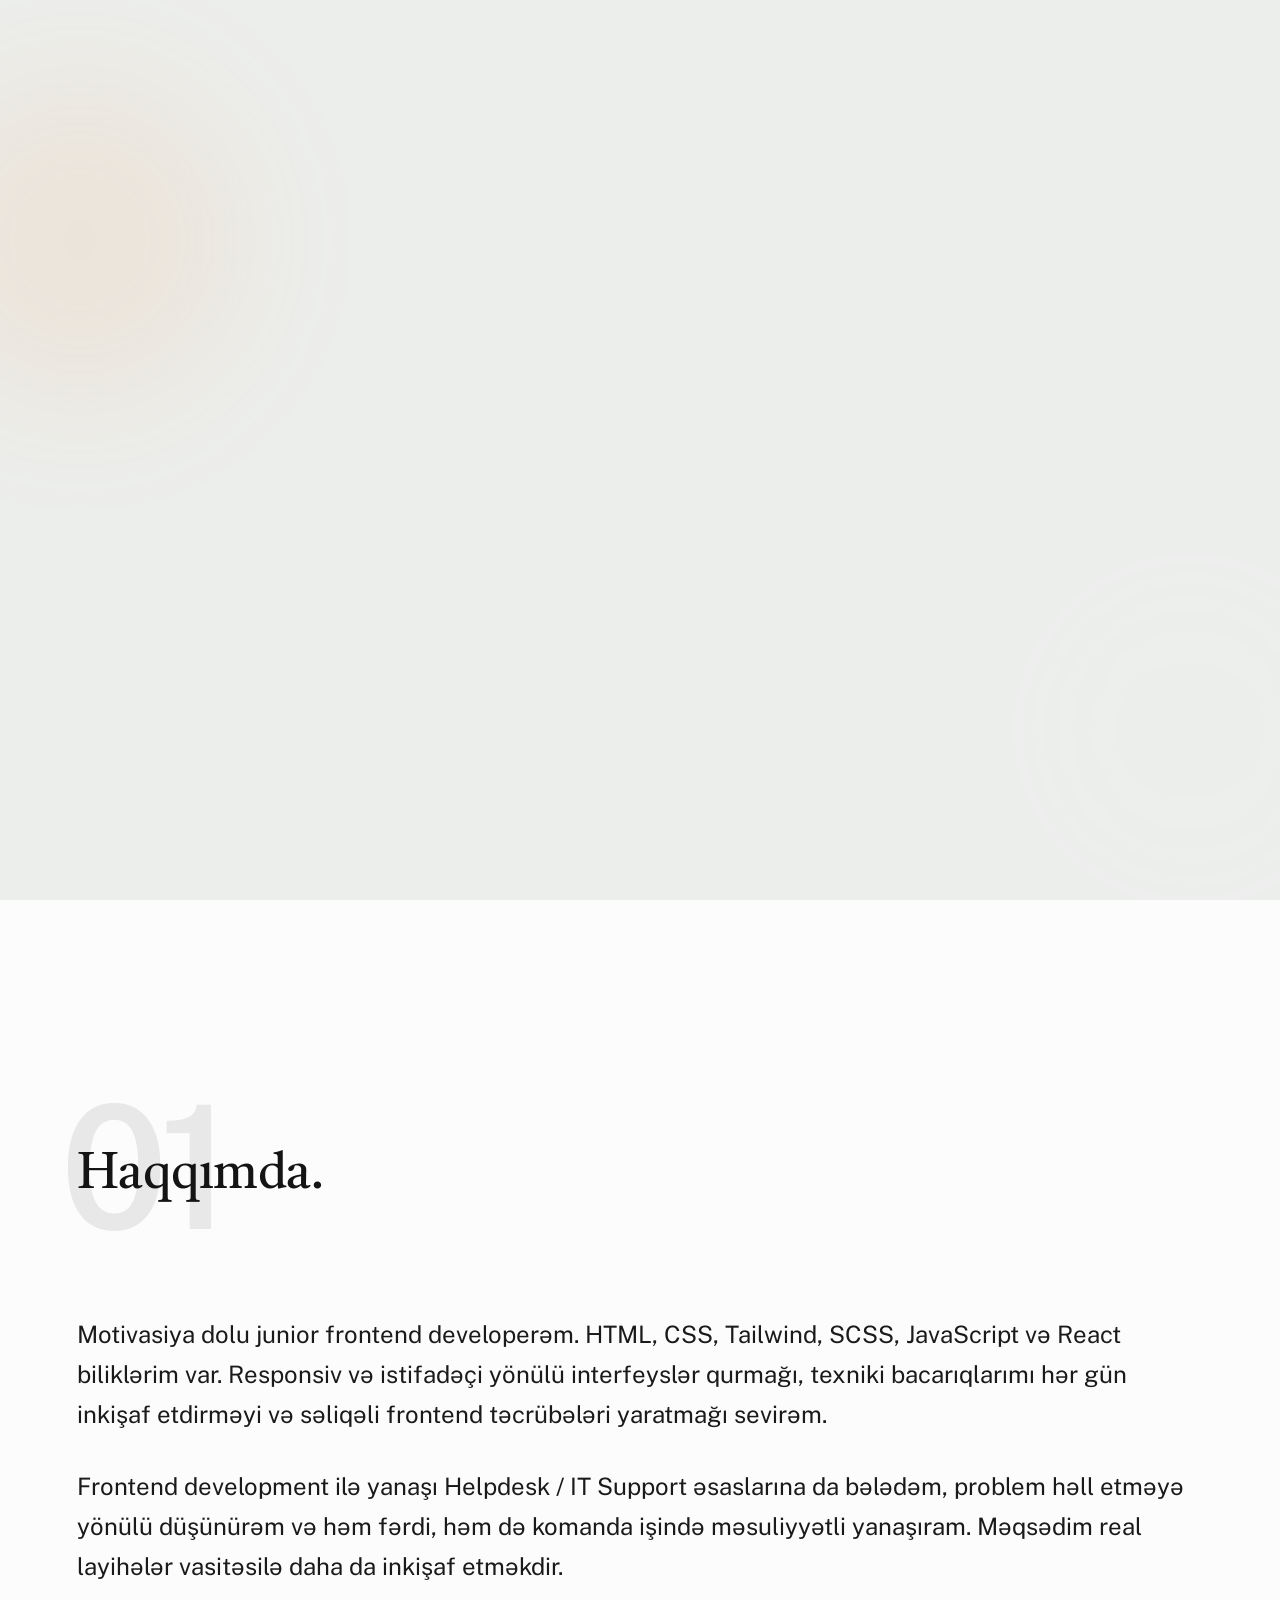
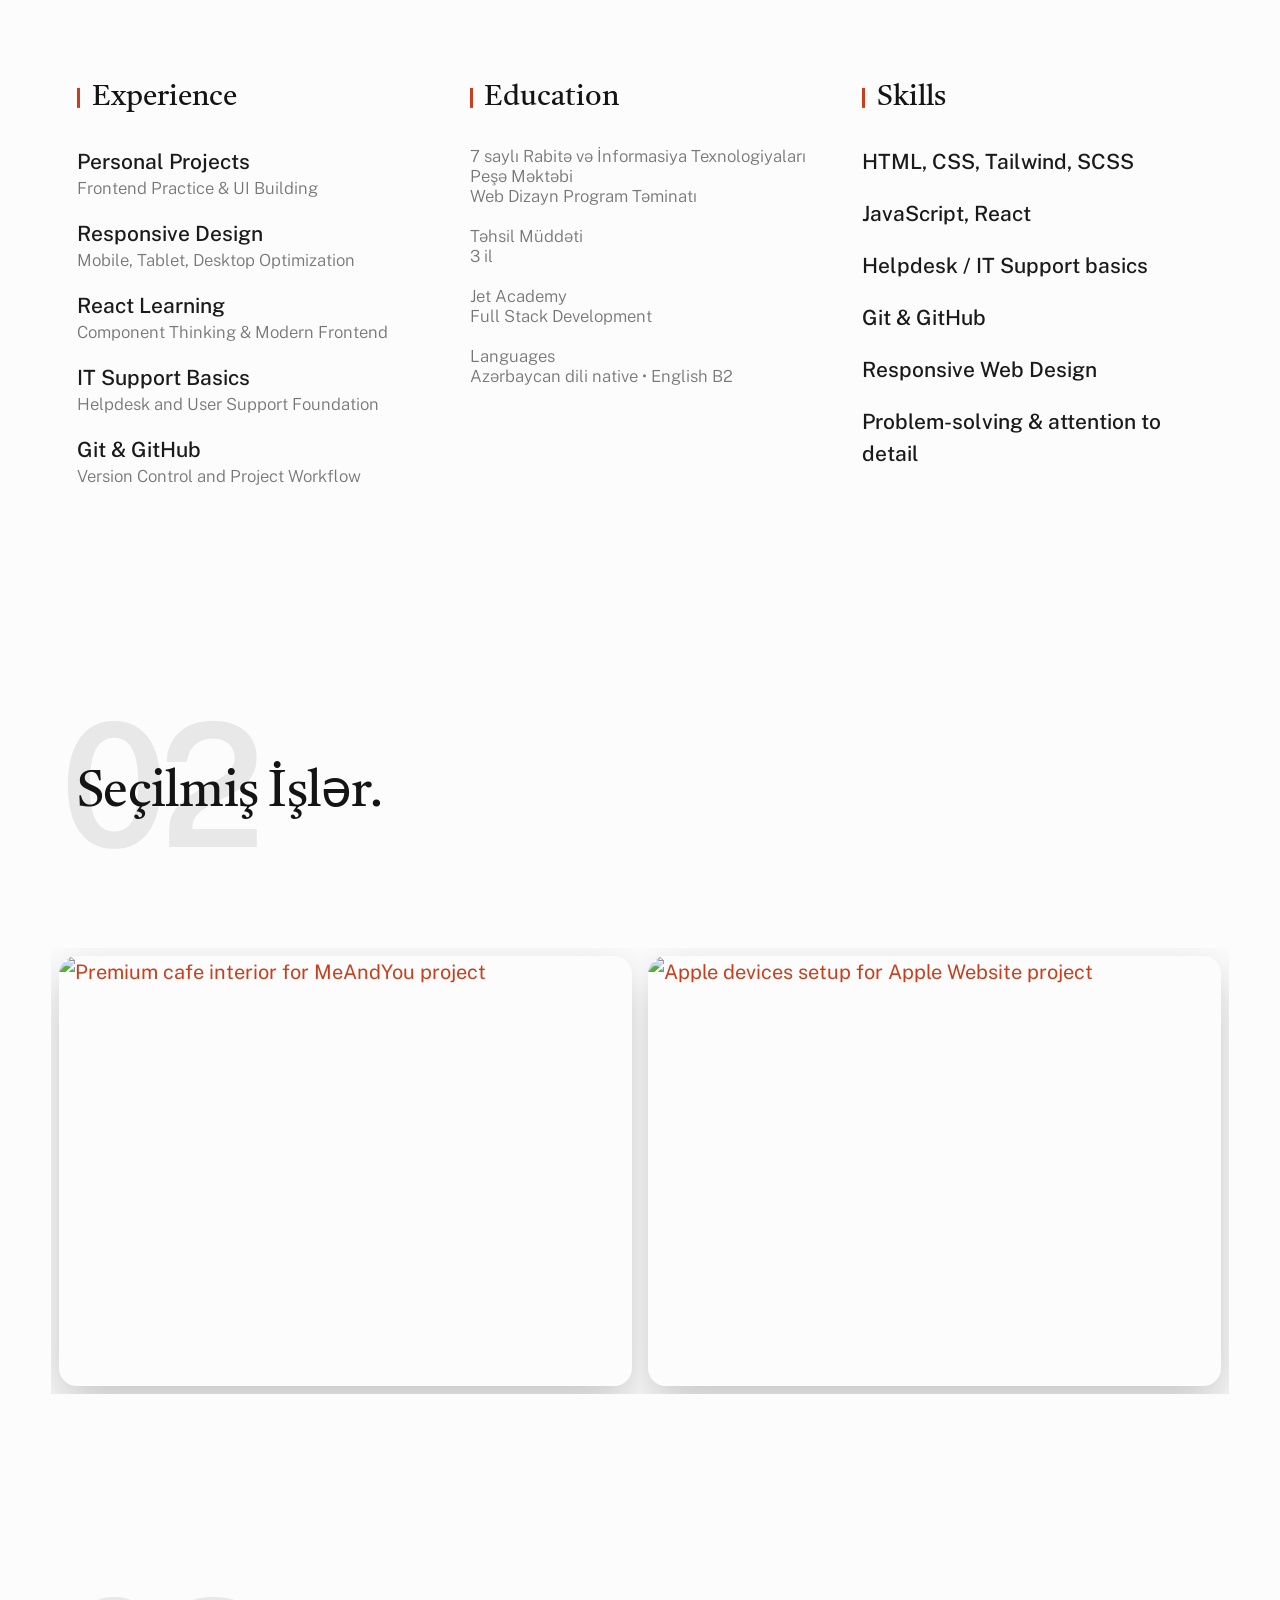
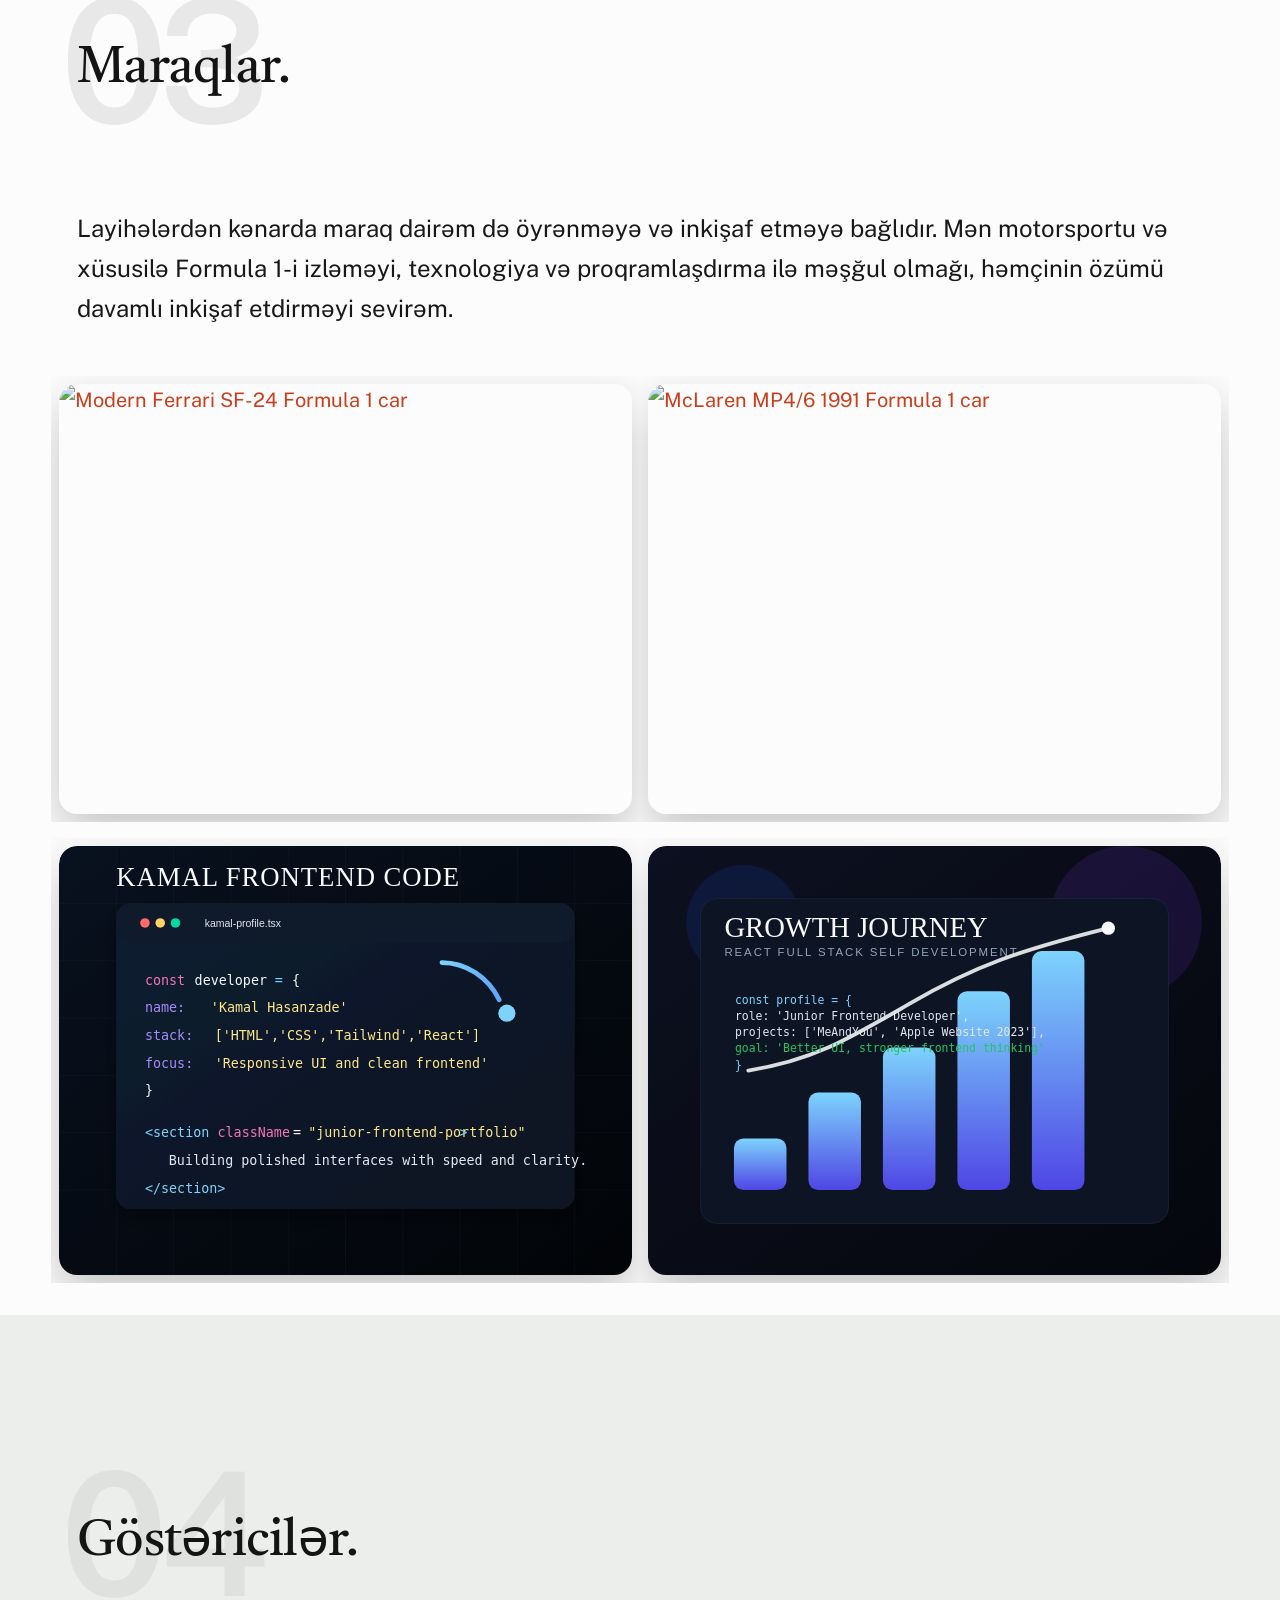
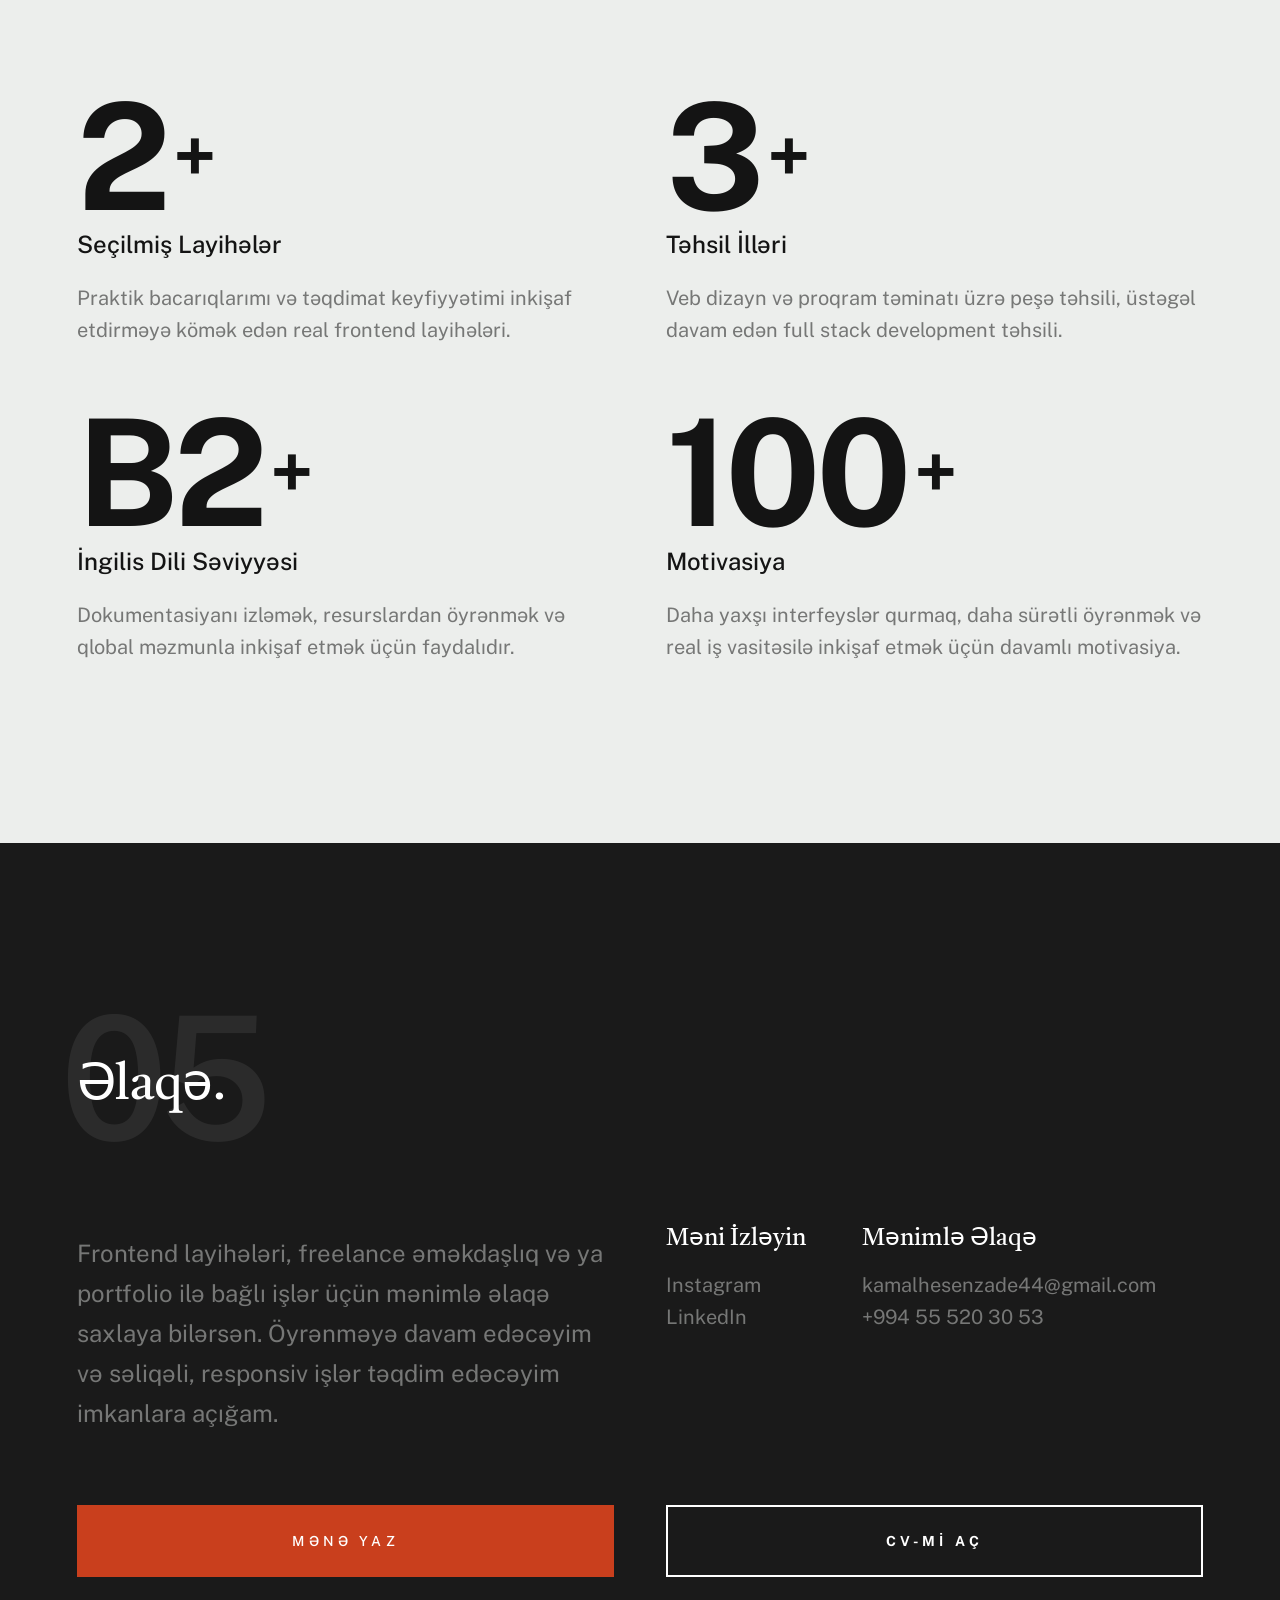
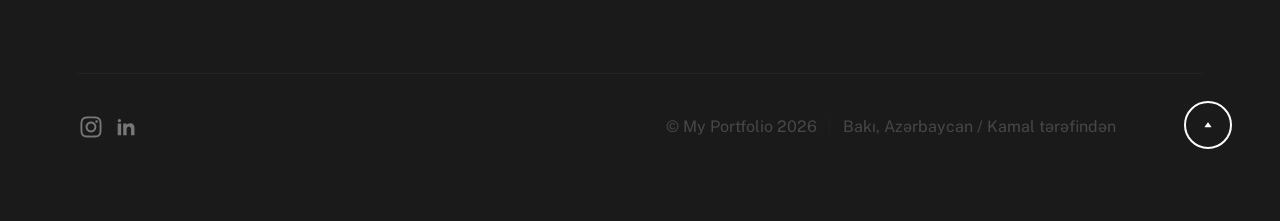
==== Portfolio.html @ f556efce "a lot things changed 3 langs added" ====
﻿<!DOCTYPE html>
<html lang="az" class="no-js" >
<head>

    <!--- basic page needs
    ================================================== -->
    <meta charset="utf-8">
    <meta name="viewport" content="width=device-width, initial-scale=1">
    <title>My Portfolio | Kamal H&#601;s&#601;nzad&#601;</title>

    <script>
        document.documentElement.classList.remove('no-js');
        document.documentElement.classList.add('js');
    </script>

    <!-- CSS
    ================================================== -->
    <link rel="stylesheet" href="css/vendor.css">
    <link rel="stylesheet" href="css/styles.css">

    <!-- favicons
    ================================================== -->
    <link rel="apple-touch-icon" sizes="180x180" href="apple-touch-icon.png">
    <link rel="icon" type="image/png" sizes="32x32" href="favicon-32x32.png">
    <link rel="icon" type="image/png" sizes="16x16" href="favicon-16x16.png">
    <link rel="manifest" href="site.webmanifest">
    <style>
        .s-header__logo .logo.logo--text,
        .s-header__logo p {
            font-family: "Castoro", serif;
            font-size: 2.4rem;
            font-weight: 400;
            color: #e67e22;
            letter-spacing: .02em;
            margin: 0;
        }
        .s-header__logo .logo.logo--text:hover,
        .s-header__logo .logo.logo--text:focus,
        .s-header__logo p:hover,
        .s-header__logo p:focus {
            color: #ff9b3d;
        }
        .folio-entries .entry__thumb img {
            width: 100%;
            aspect-ratio: 4 / 3;
            object-fit: cover;
            display: block;
        }
        .s-intro {
            position: relative;
            overflow: hidden;
        }
        .s-intro::before,
        .s-intro::after {
            content: "";
            position: absolute;
            border-radius: 50%;
            filter: blur(70px);
            pointer-events: none;
            opacity: .5;
        }
        .s-intro::before {
            width: 320px;
            height: 320px;
            top: 80px;
            left: -80px;
            background: rgba(230, 126, 34, 0.18);
        }
        .s-intro::after {
            width: 420px;
            height: 420px;
            right: -120px;
            bottom: -40px;
            background: rgba(255, 255, 255, 0.08);
        }
        .s-intro__content-media img {
            
            box-shadow: 0 28px 80px rgba(0, 0, 0, 0.35);
            transition: transform .45s ease, box-shadow .45s ease;
        }
        .entry {
            transition: transform .45s cubic-bezier(.22, 1, .36, 1);
        }
        .entry:hover {
            transform: translateY(-4px);
        }
        .folio-entries .entry__thumb {
            overflow: hidden;
            border-radius: 1.8rem;
            box-shadow: 0 20px 50px rgba(0, 0, 0, 0.22);
            position: relative;
            isolation: isolate;
        }
        .folio-entries .entry__thumb::after {
            content: "";
            position: absolute;
            inset: 0;
            border-radius: inherit;
            background: linear-gradient(180deg, rgba(255, 255, 255, 0.04), rgba(230, 126, 34, 0.12));
            opacity: 0;
            transition: opacity .55s ease;
            pointer-events: none;
        }
        .folio-entries .entry__thumb img {
            border-radius: inherit;
            transition: transform .7s cubic-bezier(.22, 1, .36, 1), filter .7s ease;
            transform-origin: center center;
            backface-visibility: hidden;
            will-change: transform, filter;
        }
        .folio-entries .entry:hover .entry__thumb img {
            transform: scale(1.02);
            filter: saturate(1.04) contrast(1.02) brightness(1.01);
        }
        .folio-entries .entry:hover .entry__thumb::after {
            opacity: .85;
        }
        .folio-entries .entry:hover .entry__thumb {
            box-shadow: 0 24px 56px rgba(230, 126, 34, 0.12), 0 18px 36px rgba(0, 0, 0, 0.22);
        }
        .folio-entries {
            row-gap: 1.6rem;
        }
        .folio-entries .entry {
            padding: .8rem;
        }
        .btn,
        .s-header__menu-links a,
        .social-list a {
            transition: transform .3s ease, color .3s ease, box-shadow .3s ease, opacity .3s ease;
        }
        .btn:hover {
            transform: translateY(-3px);
            box-shadow: 0 16px 32px rgba(230, 126, 34, 0.18);
        }
        .social-list a:hover,
        .s-header__menu-links a:hover {
            transform: translateY(-2px);
        }
        .section-header,
        .counter-items__item,
        .s-footer__content,
        .s-footer__buttons {
            position: relative;
            z-index: 1;
        }
        .counter-items__item {
            border-radius: 1.8rem;
            transition: transform .3s ease, background-color .3s ease;
        }
        .counter-items__item:hover {
            transform: translateY(-6px);
            background-color: rgba(255, 255, 255, 0.03);
        }
        .s-header__nav {
            display: flex;
            align-items: center;
            justify-content: flex-end;
            gap: 1.6rem;
            flex: 1;
        }
        .s-header__menu-links {
            flex-wrap: wrap;
            justify-content: flex-end;
        }
        .s-header__menu-links a {
            white-space: nowrap;
        }
        .s-header__block {
            flex-shrink: 0;
        }
        .language-switcher {
            position: relative;
            margin-left: 1.2rem;
            align-self: center;
            flex-shrink: 0;
        }
        .language-switcher__toggle {
            display: inline-flex;
            align-items: center;
            justify-content: center;
            gap: .8rem;
            min-width: 8rem;
            padding: .65rem 1rem;
            margin: 0;
            border: 1px solid rgba(17, 17, 17, 0.08);
            border-radius: 999px;
            background: rgba(255, 255, 255, 0.86);
            box-shadow: 0 12px 30px rgba(15, 23, 42, 0.08);
            color: #111;
            font-size: 1rem;
            font-weight: 700;
            letter-spacing: .08em;
            line-height: 1;
            backdrop-filter: blur(12px);
            transition: transform .25s ease, box-shadow .25s ease, border-color .25s ease;
        }
        .language-switcher__toggle:hover {
            transform: translateY(-1px);
            box-shadow: 0 18px 34px rgba(15, 23, 42, 0.12);
            border-color: rgba(230, 126, 34, 0.28);
        }
        .language-switcher__toggle-icon {
            width: 1rem;
            height: 1rem;
            border-right: 2px solid currentColor;
            border-bottom: 2px solid currentColor;
            transform: rotate(45deg) translateY(-1px);
            transition: transform .25s ease;
            opacity: .65;
        }
        .language-switcher.is-open .language-switcher__toggle-icon {
            transform: rotate(-135deg) translateY(-1px);
        }
        .language-switcher__menu {
            position: absolute;
            top: calc(100% + 1rem);
            right: 0;
            min-width: 15rem;
            padding: .6rem;
            border: 1px solid rgba(17, 17, 17, 0.08);
            border-radius: 2rem;
            background: rgba(255, 255, 255, 0.94);
            box-shadow: 0 22px 50px rgba(15, 23, 42, 0.14);
            backdrop-filter: blur(16px);
            opacity: 0;
            visibility: hidden;
            transform: translateY(8px);
            transition: opacity .22s ease, transform .22s ease, visibility .22s ease;
            z-index: 20;
        }
        .language-switcher.is-open .language-switcher__menu {
            opacity: 1;
            visibility: visible;
            transform: translateY(0);
        }
        .language-switcher__option {
            width: 100%;
            display: flex;
            align-items: center;
            justify-content: space-between;
            gap: 1rem;
            padding: .9rem 1rem;
            border: 0;
            border-radius: 1.4rem;
            background: transparent;
            color: #111;
            text-align: left;
            transition: background-color .22s ease, transform .22s ease, color .22s ease;
        }
        .language-switcher__option:hover {
            background: rgba(230, 126, 34, 0.1);
            transform: translateX(2px);
        }
        .language-switcher__option.is-active {
            background: #111;
            color: #fff;
        }
        .language-switcher__code {
            font-size: 1rem;
            font-weight: 800;
            letter-spacing: .08em;
        }
        .language-switcher__label {
            font-size: 1.15rem;
            font-weight: 600;
        }
        @media screen and (max-width: 900px) {
            .s-header__nav {
                display: block;
            }
            .s-header__menu-links {
                justify-content: flex-start;
            }
            .language-switcher {
                margin: 1.4rem 0 0;
                width: 100%;
                opacity: 0;
                visibility: hidden;
                transform: translateY(-2rem);
                transition: all 0.6s cubic-bezier(0.215, 0.61, 0.355, 1);
            }
            .language-switcher__toggle {
                width: 100%;
                justify-content: space-between;
            }
            .language-switcher__menu {
                left: 0;
                right: auto;
                width: 100%;
            }
            .menu-is-open .language-switcher {
                opacity: 1;
                visibility: visible;
                transform: translateY(0);
            }
        }
    </style>

</head>


<body id="top">

    
    <!-- preloader
    ================================================== -->
    <div id="preloader">
        <div id="loader" class="dots-fade">
            <div></div>
            <div></div>
            <div></div>
        </div>
    </div>


    <!-- page wrap
    ================================================== -->
    <div id="page" class="s-pagewrap">


        <!-- # site header 
        ================================================== -->
        <header class="s-header">
            <div class="row s-header__inner">

                <div class="s-header__block">
                    <div class="s-header__logo">
                        <a class="logo logo--text" href="#top" aria-label="Go to top of portfolio">My Portfolio</a>
                    </div>

                    <a class="s-header__menu-toggle" href="#0" aria-label="Open navigation menu" aria-controls="site-nav" aria-expanded="false"><span>Menu</span></a>
                </div> <!-- end s-header__block -->

                <nav id="site-nav" class="s-header__nav">    
                    <ul class="s-header__menu-links">
                        <li class="current"><a class="smoothscroll" href="#intro" data-i18n="nav.intro">Giriş</a></li>
                        <li><a class="smoothscroll" href="#about" data-i18n="nav.about">Haqqımda</a></li>
                        <li><a class="smoothscroll" href="#works" data-i18n="nav.works">İşlər</a></li>
                        <li><a class="smoothscroll" href="#interests" data-i18n="nav.interests">Maraqlar</a></li>
                        <li><a class="smoothscroll" href="#footer" data-i18n="nav.contact">Əlaqə</a></li>
                    </ul> <!-- s-header__menu-links -->    
                    <div class="language-switcher" aria-label="Language switcher">
                        <button class="language-switcher__toggle" type="button" aria-haspopup="true" aria-expanded="false" aria-label="Change language">
                            <span class="language-switcher__current">AZ</span>
                            <span class="language-switcher__toggle-icon"></span>
                        </button>
                        <div class="language-switcher__menu" role="menu">
                            <button class="language-switcher__option is-active" type="button" data-lang="az" role="menuitem">
                                <span class="language-switcher__code">AZ</span>
                                <span class="language-switcher__label">Azərbaycanca</span>
                            </button>
                            <button class="language-switcher__option" type="button" data-lang="en" role="menuitem">
                                <span class="language-switcher__code">EN</span>
                                <span class="language-switcher__label">English</span>
                            </button>
                            <button class="language-switcher__option" type="button" data-lang="ru" role="menuitem">
                                <span class="language-switcher__code">RU</span>
                                <span class="language-switcher__label">Русский</span>
                            </button>
                        </div>
                    </div>
                </nav> <!-- end s-header__nav -->

            </div> <!-- end s-header__inner -->
        </header> <!-- end s-header -->


        <!-- # intro
        ================================================== -->
        <section id="intro" class="s-intro target-section">

            <div class="row s-intro__content width-sixteen-col">
                <div class="column lg-12 s-intro__content-inner grid-block grid-16">
                    
                    <div class="s-intro__content-text">

                        <div class="s-intro__content-pretitle text-pretitle" data-i18n="hero.pretitle">Salam</div>
                        <h1 class="s-intro__content-title" data-i18n="hero.title">
                        Mən Kamal H&#601;s&#601;nzad&#601;yəm <br>
                        junior frontend developerəm <br>
                        və Azərbaycanda yaşayıram.
                        </h1>                            

                        <div class="s-intro__content-btns">
                            <a class="smoothscroll btn" href="#about" data-i18n="hero.more">Daha Ətraflı</a>
                            <a class="smoothscroll btn btn--stroke" href="#footer" data-i18n="hero.contact">Əlaqə Saxla</a>
                        </div> <!-- s-intro__content-btns -->   

                    </div> <!-- s-intro__content-text -->                     
                    
                </div> <!-- s-intro__content-inner -->  
            </div> <!-- s-intro__content -->

            <ul class="s-intro__social social-list">
                <li>
                    <a href="https://www.instagram.com/thasanzadeh_/" target="_blank" rel="noopener noreferrer">
                        <svg xmlns="http://www.w3.org/2000/svg" width="24" height="24" viewBox="0 0 24 24" style="fill: rgba(0, 0, 0, 1);"><path d="M11.999,7.377c-2.554,0-4.623,2.07-4.623,4.623c0,2.554,2.069,4.624,4.623,4.624c2.552,0,4.623-2.07,4.623-4.624 C16.622,9.447,14.551,7.377,11.999,7.377L11.999,7.377z M11.999,15.004c-1.659,0-3.004-1.345-3.004-3.003 c0-1.659,1.345-3.003,3.004-3.003s3.002,1.344,3.002,3.003C15.001,13.659,13.658,15.004,11.999,15.004L11.999,15.004z"></path><circle cx="16.806" cy="7.207" r="1.078"></circle><path d="M20.533,6.111c-0.469-1.209-1.424-2.165-2.633-2.632c-0.699-0.263-1.438-0.404-2.186-0.42 c-0.963-0.042-1.268-0.054-3.71-0.054s-2.755,0-3.71,0.054C7.548,3.074,6.809,3.215,6.11,3.479C4.9,3.946,3.945,4.902,3.477,6.111 c-0.263,0.7-0.404,1.438-0.419,2.186c-0.043,0.962-0.056,1.267-0.056,3.71c0,2.442,0,2.753,0.056,3.71 c0.015,0.748,0.156,1.486,0.419,2.187c0.469,1.208,1.424,2.164,2.634,2.632c0.696,0.272,1.435,0.426,2.185,0.45 c0.963,0.042,1.268,0.055,3.71,0.055s2.755,0,3.71-0.055c0.747-0.015,1.486-0.157,2.186-0.419c1.209-0.469,2.164-1.424,2.633-2.633 c0.263-0.7,0.404-1.438,0.419-2.186c0.043-0.962,0.056-1.267,0.056-3.71s0-2.753-0.056-3.71C20.941,7.57,20.801,6.819,20.533,6.111z M19.315,15.643c-0.007,0.576-0.111,1.147-0.311,1.688c-0.305,0.787-0.926,1.409-1.712,1.711c-0.535,0.199-1.099,0.303-1.67,0.311 c-0.95,0.044-1.218,0.055-3.654,0.055c-2.438,0-2.687,0-3.655-0.055c-0.569-0.007-1.135-0.112-1.669-0.311 c-0.789-0.301-1.414-0.923-1.719-1.711c-0.196-0.534-0.302-1.099-0.311-1.669c-0.043-0.95-0.053-1.218-0.053-3.654 c0-2.437,0-2.686,0.053-3.655c0.007-0.576,0.111-1.146,0.311-1.687c0.305-0.789,0.93-1.41,1.719-1.712 c0.534-0.198,1.1-0.303,1.669-0.311c0.951-0.043,1.218-0.055,3.655-0.055c2.437,0,2.687,0,3.654,0.055 c0.571,0.007,1.135,0.112,1.67,0.311c0.786,0.303,1.407,0.925,1.712,1.712c0.196,0.534,0.302,1.099,0.311,1.669 c0.043,0.951,0.054,1.218,0.054,3.655c0,2.436,0,2.698-0.043,3.654H19.315z"></path></svg>
                        <span class="u-screen-reader-text">Instagram</span>
                    </a>
                </li>
                <li>
                    <a href="https://www.linkedin.com/in/kamal-hesenzade-84831338b/" target="_blank" rel="noopener noreferrer">
                        <svg xmlns="http://www.w3.org/2000/svg" width="24" height="24" viewBox="0 0 24 24" style="fill: rgba(0, 0, 0, 1);"><path d="M6.94 6.5A1.44 1.44 0 0 1 5.5 7.94A1.44 1.44 0 0 1 4.06 6.5A1.44 1.44 0 0 1 5.5 5.06A1.44 1.44 0 0 1 6.94 6.5M6.98 9.06H4.02V19H6.98V9.06M11.7 9.06H8.76V19H11.68V13.78C11.68 10.88 15.46 10.61 15.46 13.78V19H18.4V12.76C18.4 7.91 12.85 8.09 11.68 10.47V9.06H11.7Z"></path></svg>
                        <span class="u-screen-reader-text">LinkedIn</span>
                    </a>
                </li>
            </ul> <!-- end s-intro__social -->

            <div class="s-intro__content-media">                               
                <img src="images/mee.jpg" alt="Kamal H&#601;s&#601;nzad&#601; portrait">
            </div> <!-- s-intro__content-media -->                

            <div class="s-intro__btn-download">
                <a class="btn btn--stroke" href="IT-Manager-CV-Resume.pdf" target="_blank" rel="noopener noreferrer" data-i18n="hero.cv">CV-mi Aç</a>
            </div> <!-- end s-intro__btn-download -->
            
            <div class="s-intro__scroll-down">
                <a href="#about" class="smoothscroll">
                    <div class="scroll-icon">
                        <svg xmlns="http://www.w3.org/2000/svg" width="24" height="24" viewBox="0 0 24 24" style="fill: rgba(0, 0, 0, 1);"><path d="M11.178 19.569a.998.998 0 0 0 1.644 0l9-13A.999.999 0 0 0 21 5H3a1.002 1.002 0 0 0-.822 1.569l9 13z"></path></svg>
                    </div>
                    <span class="scroll-text u-screen-reader-text">Scroll Down</span>
                </a>
            </div> <!-- s-intro__scroll-down -->

        </section> <!-- end s-intro -->


        <!-- # about
        ================================================== -->
        <section id="about" class="s-about target-section">

            <div class="row s-about__content">
                <div class="column xl-12">    
                    
                    <div class="section-header" data-num="01">
                        <h2 class="text-display-title" data-i18n="about.title">Haqqımda.</h2>
                    </div> <!-- end section-header -->

                    <p class="attention-getter" data-i18n="about.text1">
                    Motivasiya dolu junior frontend developerəm. HTML, CSS, Tailwind, SCSS, JavaScript və React biliklərim var. Responsiv və istifadəçi yönümlü interfeyslər qurmağı, texniki bacarıqlarımı hər gün inkişaf etdirməyi və səliqəli frontend təcrübələri yaratmağı sevirəm.
                    </p>

                    <p class="attention-getter" data-i18n="about.text2">
                    Frontend development ilə yanaşı Helpdesk / IT Support əsaslarına da bələyəm, problem həll etməyə yönümlü düşünürəm və həm fərdi, həm də komanda işində məsuliyyətli yanaşıram. Məqsədim real layihələr vasitəsilə daha da inkişaf etməkdir.
                    </p>

                    <div class="grid-list-items s-about__blocks">

                        <div class="grid-list-items__item s-about__block">
                            <h4 class="s-about__block-title">Experience</h4>
                            <ul class="s-about__list">
                                <li>
                                    Personal Projects
                                    <span>Frontend Practice &amp; UI Building</span>
                                </li>
                                <li>
                                    Responsive Design
                                    <span>Mobile, Tablet, Desktop Optimization</span>
                                </li>
                                <li>
                                    React Learning
                                    <span>Component Thinking &amp; Modern Frontend</span>
                                </li>
                                <li>
                                    IT Support Basics
                                    <span>Helpdesk and User Support Foundation</span>
                                </li>
                                <li>
                                    Git &amp; GitHub
                                    <span>Version Control and Project Workflow</span>
                                </li>
                            </ul>
                        </div> <!--end s-about__block -->

                        <div class="grid-list-items__item s-about__block">
                            <h4 class="s-about__block-title">Education</h4>

                            <ul class="s-about__list">
                                <li>
                                    <span>
                                        7 sayl&#305; Rabit&#601; v&#601; &#304;nformasiya Texnologiyalar&#305; Pe&#351;&#601; M&#601;kt&#601;bi
                                        <span>Web Dizayn Program T&#601;minat&#305;</span>
                                    </span>                                        
                                </li>
                                <li>
                                    <span>
                                        T&#601;hsil M&#252;dd&#601;ti
                                        <span>3 il</span>
                                    </span>
                                </li>
                                <li>
                                    <span>
                                        Jet Academy
                                        <span>Full Stack Development</span>
                                    </span>
                                </li>
                                <li>
                                    <span>
                                        Languages
                                        <span>Az&#601;rbaycan dili native &bull; English B2</span>
                                    </span>                                        
                                </li>
                            </ul>
                        </div> <!--end s-about__block -->
                        
                        <div class="grid-list-items__item s-about__block">
                            <h4 class="s-about__block-title">Skills</h4>

                            <ul class="s-about__list">
                                <li>
                                    HTML, CSS, Tailwind, SCSS
                                </li>
                                <li>
                                    JavaScript, React
                                </li>
                                <li>
                                    Helpdesk / IT Support basics
                                </li>
                                <li>
                                    Git &amp; GitHub
                                </li>
                                <li>
                                    Responsive Web Design
                                </li>
                                <li>
                                    Problem-solving &amp; attention to detail
                                </li>
                            </ul>
                        </div> <!--end s-about__block -->

                    </div> <!-- grid-list-items -->

                </div> <!--end column -->
            </div> <!--end s-about__content -->
            
        </section> <!-- end s-about -->   



        <!-- # works
        ================================================== -->
        <section id="works" class="s-works target-section">

            <div class="row">
                <div class="column xl-12">
                    <div class="section-header" data-num="02">
                        <h2 class="text-display-title" data-i18n="works.title">Seçilmiş İşlər.</h2>
                    </div> <!-- end section-header -->
                </div>
            </div>

            <div class="row folio-entries">

                <div class="column entry">
                    <a href="https://images.pexels.com/photos/32057344/pexels-photo-32057344.jpeg?cs=srgb&dl=pexels-ahmet-kayra-105407248-32057344.jpg&fm=jpg" class="entry__link glightbox" data-glightbox="title: MeAndYou Cafe Website; description: .entry__desc-01">
                        <div class="entry__thumb">
                            <img src="https://images.pexels.com/photos/32057344/pexels-photo-32057344.jpeg?auto=compress&cs=tinysrgb&dpr=2&w=1600&q=90" alt="Premium cafe interior for MeAndYou project">
                        </div>
                        <div class="entry__info">
                            <h4 class="entry__title">MeAndYou Cafe Website</h4>
                            <div class="entry__cat">HTML &bull; CSS &bull; Tailwind &bull; JavaScript</div>
                        </div>
                    </a>

                    <div class="glightbox-desc entry__desc-01">
                        <p>
                        Responsive cafe website with menu and contact sections, designed as a clean and modern frontend presentation project.
                        <a href="https://meanddyou.netlify.app/" target="_blank" rel="noopener noreferrer">Project Link</a>.
                        </p>
                    </div>
                </div> <!-- entry -->

                <div class="column entry">
                    <a href="https://images.pexels.com/photos/4763074/pexels-photo-4763074.jpeg?cs=srgb&dl=pexels-drew-williams-1285451-4763074.jpg&fm=jpg" class="entry__link glightbox" data-glightbox="title: Apple Website 2023; description: .entry__desc-02">
                        <div class="entry__thumb">
                            <img src="https://images.pexels.com/photos/4763074/pexels-photo-4763074.jpeg?auto=compress&cs=tinysrgb&dpr=2&w=1600&q=90" alt="Apple devices setup for Apple Website project">
                        </div>
                        <div class="entry__info">
                            <h4 class="entry__title">Apple Website 2023</h4>
                            <div class="entry__cat">HTML &bull; CSS &bull; Tailwind &bull; JavaScript</div>
                        </div>
                    </a>

                    <div class="glightbox-desc entry__desc-02">
                        <p>
                        Frontend clone of the official Apple website built to practice interactive layout, structure, and modern presentation.
                        <a href="https://github.com/thasanzadehKamal/Project" target="_blank" rel="noopener noreferrer">Project Link</a>.
                        </p>
                    </div>
                </div> <!-- entry -->

            </div> <!-- folio entries -->

        </section> <!-- end s-works --> 


        <!-- # interests
        ================================================== -->
        <section id="interests" class="s-works target-section">

            <div class="row">
                <div class="column xl-12">
                    <div class="section-header" data-num="03">
                        <h2 class="text-display-title" data-i18n="interests.title">Maraqlar.</h2>
                    </div> <!-- end section-header -->

                    <p class="attention-getter" data-i18n="interests.text">
                    Layihələrdən kənarda maraq dairəm də öyrənməyə və inkişaf etməyə bağlıdır. Mən motorsportu və xüsusilə Formula 1-i izləməyi, texnologiya və proqramlaşdırma ilə məşğul olmağı, həmçinin özümü davamlı inkişaf etdirməyi sevirəm.
                    </p>
                </div>
            </div>

            <div class="row folio-entries">

                <div class="column entry">
                    <a href="https://commons.wikimedia.org/wiki/Special:FilePath/SF-24%20at%20the%20Japanese%20GP.jpg" class="entry__link glightbox" data-glightbox="title: Interest - Ferrari Formula 1; description: .entry__desc-03">
                        <div class="entry__thumb">
                            <img src="https://commons.wikimedia.org/wiki/Special:FilePath/SF-24%20at%20the%20Japanese%20GP.jpg" alt="Modern Ferrari SF-24 Formula 1 car">
                        </div>
                        <div class="entry__info">
                            <h4 class="entry__title">Ferrari Formula 1</h4>
                            <div class="entry__cat">Ferrari &bull; Formula 1 &bull; Motorsport</div>
                        </div>
                    </a>

                    <div class="glightbox-desc entry__desc-03">
                        <p>
                        Modern Ferrari Formula 1 cars combine aggressive design, speed, and the latest era of Scuderia Ferrari performance.
                        <a href="https://commons.wikimedia.org/wiki/File:SF-24_at_the_Japanese_GP.jpg" target="_blank" rel="noopener noreferrer">Photo Source</a>.
                        </p>
                    </div>
                </div> <!-- entry -->

                <div class="column entry">
                    <a href="https://commons.wikimedia.org/wiki/Special:FilePath/McLaren%20MP4-6.jpg" class="entry__link glightbox" data-glightbox="title: Interest - McLaren MP4/6 1991; description: .entry__desc-04">
                        <div class="entry__thumb">
                            <img src="https://commons.wikimedia.org/wiki/Special:FilePath/McLaren%20MP4-6.jpg" alt="McLaren MP4/6 1991 Formula 1 car">
                        </div>
                        <div class="entry__info">
                            <h4 class="entry__title">McLaren 1991</h4>
                            <div class="entry__cat">MP4/6 &bull; Ayrton Senna Era &bull; Formula 1</div>
                        </div>
                    </a>

                    <div class="glightbox-desc entry__desc-04">
                        <p>
                        The McLaren MP4/6 from the 1991 Formula 1 era is one of the most iconic cars in motorsport history.
                        <a href="https://commons.wikimedia.org/wiki/File:McLaren_MP4-6.jpg" target="_blank" rel="noopener noreferrer">Photo Source</a>.
                        </p>
                    </div>
                </div> <!-- entry -->

                <div class="column entry">
                    <a href="images/folio/code-grid.svg" class="entry__link glightbox" data-glightbox="title: Interest - Technology and Programming; description: .entry__desc-05">
                        <div class="entry__thumb">
                            <img src="images/folio/code-grid.svg" alt="Technology and programming visual">
                        </div>
                        <div class="entry__info">
                            <h4 class="entry__title" data-i18n="interests.tech.title">Texnologiya və Proqramlaşdırma</h4>
                            <div class="entry__cat" data-i18n="interests.tech.cat">Texnologiya &bull; Kodlama &bull; Frontend</div>
                        </div>
                    </a>

                    <div class="glightbox-desc entry__desc-05">
                        <p>
                        Texnologiya və proqramlaşdırma gündəlik maraq dairəmin əsas hissəsidir. Yeni şeylər öyrənməyi, interfeyslər qurmağı və kod bacarıqlarımı addım-addım inkişaf etdirməyi sevirəm.
                        </p>
                    </div>
                </div> <!-- entry -->

                <div class="column entry">
                    <a href="images/folio/growth-dashboard.svg" class="entry__link glightbox" data-glightbox="title: Interest - Self Development; description: .entry__desc-06">
                        <div class="entry__thumb">
                            <img src="images/folio/growth-dashboard.svg" alt="Self-development visual">
                        </div>
                        <div class="entry__info">
                            <h4 class="entry__title" data-i18n="interests.growth.title">Özünü İnkişaf</h4>
                            <div class="entry__cat" data-i18n="interests.growth.cat">İnkişaf &bull; Öyrənmə &bull; Hər Gün Daha Yaxşı</div>
                        </div>
                    </a>

                    <div class="glightbox-desc entry__desc-06">
                        <p>
                        Özünü inkişaf etdirmək mənim əsas maraqlarımdandır. Davamlı öyrənərək, məşq edərək və daha güclü texniki vərdişlər quraraq irəliləməyi sevirəm.
                        </p>
                    </div>
                </div> <!-- entry -->

            </div> <!-- folio entries -->

        </section> <!-- end s-interests --> 


        <!-- # numbers
        ================================================== -->
        <section id="numbers" class="s-numbers">

            <div class="row">
                <div class="column xl-12">
                    <div class="section-header" data-num="04">
                        <h2 class="text-display-title" data-i18n="numbers.title">Highlights.</h2>
                    </div> <!-- end section-header -->
                </div>
            </div>

            <div class="row counter-items">

                <div class="column counter-items__item">
                    <div class="num">
                        2
                        <span>+</span>
                    </div>
                    <h5 data-i18n="numbers.projects.title">Featured Projects</h5>
                    <p data-i18n="numbers.projects.text">
                    Real frontend projects that helped me improve my practical skills and presentation quality.
                    </p>
                </div> <!-- end counter-items__item -->

                <div class="column counter-items__item">
                    <div class="num">
                        3
                        <span>+</span>
                    </div>
                    <h5 data-i18n="numbers.education.title">Years of Education</h5>
                    <p data-i18n="numbers.education.text">
                    Professional education in web design software plus ongoing full stack development study.
                    </p>
                </div> <!-- end counter-items__item -->

                <div class="column counter-items__item">
                    <div class="num">
                        B2
                        <span>+</span>
                    </div>
                    <h5 data-i18n="numbers.english.title">English Level</h5>
                    <p data-i18n="numbers.english.text">
                    Useful for following documentation, learning from resources, and improving through global content.
                    </p>
                </div> <!-- end counter-items__item -->

                <div class="column counter-items__item">
                    <div class="num">
                        100
                        <span>+</span>
                    </div>
                    <h5 data-i18n="numbers.motivation.title">Motivation</h5>
                    <p data-i18n="numbers.motivation.text">
                    Constant motivation to keep building better interfaces, learn faster, and grow through real work.
                    </p>
                </div> <!-- end counter-items__item -->

            </div>  <!-- end counter-items -->

        </section> <!-- end s-numbers -->


        <!-- # footer 
        ================================================== -->
        <footer id="footer" class="s-footer target-section">

            <div class="row">
                <div class="column lg-12">
                    <div class="section-header light-on-dark" data-num="05">
                        <h2 class="text-display-title" data-i18n="footer.title">Əlaqə.</h2>
                    </div> <!-- end section-header -->
                </div>
            </div>

            <div class="row s-footer__content">

                <div class="column xl-6 md-12 s-footer__block s-footer__about">                    
                    <p class="attention-getter" data-i18n="footer.text">
                    Frontend layihələri, freelance əməkdaşlıq və ya portfolio ilə bağlı işlər üçün mənimlə əlaqə saxlaya bilərsən. Öyrənməyə davam edəcəyim və səliqəli, responsiv işlər təqdim edəcəyim imkanlara açığam.
                    </p>               
                </div> <!-- end section-footer__about -->

                <div class="column xl-6 md-12 s-footer__block s-footer__site-links">
                    <div class="row">
                        <div class="column xl-4 lg-5 md-6 tab-12">
                            <h5 data-i18n="footer.follow">Məni İzləyin</h5>
                            <ul class="link-list">
                                <li><a href="https://www.instagram.com/thasanzadeh_/" target="_blank" rel="noopener noreferrer">Instagram</a></li>
                                <li><a href="https://www.linkedin.com/in/kamal-hesenzade-84831338b/" target="_blank" rel="noopener noreferrer">LinkedIn</a></li>
                            </ul>
                        </div>
                        <div class="column xl-6 md-6 tab-12">
                            <h5 data-i18n="footer.contact">Mənimlə Əlaqə</h5>
                            <ul class="link-list">
                                <li><a href="mailto:kamalhesenzade44@gmail.com">kamalhesenzade44@gmail.com</a></li>
                                <li><a href="tel:+994555203053">+994 55 520 30 53</a></li>
                            </ul> 
                        </div>
                    </div>                    
                </div> <!-- end section-footer__site-links -->

            </div> <!-- end section-footer__content -->


            <div class="row s-footer__buttons">
               
                <div class="column xl-6 tab-12">
                    <a href="mailto:kamalhesenzade44@gmail.com?subject=Portfolio%20Inquiry" class="btn btn--primary btn--large u-fullwidth" data-i18n="footer.message">Mənə Yaz</a>
                </div>
          
                <div class="column xl-6 tab-12">                    
                    <a href="IT-Manager-CV-Resume.pdf" class="btn btn--stroke btn--large u-fullwidth" target="_blank" rel="noopener noreferrer" data-i18n="footer.cv">CV-mi Aç</a>
                </div>
            
            </div> <!-- end section-footer__buttons -->              
            
            <div class="row s-footer__bottom">
                
                <div class="column xl-6 lg-12">
                    <ul class="s-footer__social social-list">
                        <li>
                            <a href="https://www.instagram.com/thasanzadeh_/" target="_blank" rel="noopener noreferrer">
                                <svg xmlns="http://www.w3.org/2000/svg" width="24" height="24" viewBox="0 0 24 24" style="fill: rgba(0, 0, 0, 1);"><path d="M11.999,7.377c-2.554,0-4.623,2.07-4.623,4.623c0,2.554,2.069,4.624,4.623,4.624c2.552,0,4.623-2.07,4.623-4.624 C16.622,9.447,14.551,7.377,11.999,7.377L11.999,7.377z M11.999,15.004c-1.659,0-3.004-1.345-3.004-3.003 c0-1.659,1.345-3.003,3.004-3.003s3.002,1.344,3.002,3.003C15.001,13.659,13.658,15.004,11.999,15.004L11.999,15.004z"></path><circle cx="16.806" cy="7.207" r="1.078"></circle><path d="M20.533,6.111c-0.469-1.209-1.424-2.165-2.633-2.632c-0.699-0.263-1.438-0.404-2.186-0.42 c-0.963-0.042-1.268-0.054-3.71-0.054s-2.755,0-3.71,0.054C7.548,3.074,6.809,3.215,6.11,3.479C4.9,3.946,3.945,4.902,3.477,6.111 c-0.263,0.7-0.404,1.438-0.419,2.186c-0.043,0.962-0.056,1.267-0.056,3.71c0,2.442,0,2.753,0.056,3.71 c0.015,0.748,0.156,1.486,0.419,2.187c0.469,1.208,1.424,2.164,2.634,2.632c0.696,0.272,1.435,0.426,2.185,0.45 c0.963,0.042,1.268,0.055,3.71,0.055s2.755,0,3.71-0.055c0.747-0.015,1.486-0.157,2.186-0.419c1.209-0.469,2.164-1.424,2.633-2.633 c0.263-0.7,0.404-1.438,0.419-2.186c0.043-0.962,0.056-1.267,0.056-3.71s0-2.753-0.056-3.71C20.941,7.57,20.801,6.819,20.533,6.111z M19.315,15.643c-0.007,0.576-0.111,1.147-0.311,1.688c-0.305,0.787-0.926,1.409-1.712,1.711c-0.535,0.199-1.099,0.303-1.67,0.311 c-0.95,0.044-1.218,0.055-3.654,0.055c-2.438,0-2.687,0-3.655-0.055c-0.569-0.007-1.135-0.112-1.669-0.311 c-0.789-0.301-1.414-0.923-1.719-1.711c-0.196-0.534-0.302-1.099-0.311-1.669c-0.043-0.95-0.053-1.218-0.053-3.654 c0-2.437,0-2.686,0.053-3.655c0.007-0.576,0.111-1.146,0.311-1.687c0.305-0.789,0.93-1.41,1.719-1.712 c0.534-0.198,1.1-0.303,1.669-0.311c0.951-0.043,1.218-0.055,3.655-0.055c2.437,0,2.687,0,3.654,0.055 c0.571,0.007,1.135,0.112,1.67,0.311c0.786,0.303,1.407,0.925,1.712,1.712c0.196,0.534,0.302,1.099,0.311,1.669 c0.043,0.951,0.054,1.218,0.054,3.655c0,2.436,0,2.698-0.043,3.654H19.315z"></path></svg>
                                <span class="u-screen-reader-text">Instagram</span>
                            </a>
                        </li>
                        <li>
                            <a href="https://www.linkedin.com/in/kamal-hesenzade-84831338b/" target="_blank" rel="noopener noreferrer">
                                <svg xmlns="http://www.w3.org/2000/svg" width="24" height="24" viewBox="0 0 24 24" style="fill: rgba(0, 0, 0, 1);"><path d="M6.94 6.5A1.44 1.44 0 0 1 5.5 7.94A1.44 1.44 0 0 1 4.06 6.5A1.44 1.44 0 0 1 5.5 5.06A1.44 1.44 0 0 1 6.94 6.5M6.98 9.06H4.02V19H6.98V9.06M11.7 9.06H8.76V19H11.68V13.78C11.68 10.88 15.46 10.61 15.46 13.78V19H18.4V12.76C18.4 7.91 12.85 8.09 11.68 10.47V9.06H11.7Z"></path></svg>
                                <span class="u-screen-reader-text">LinkedIn</span>
                            </a>
                        </li>
                    </ul>
                </div> <!-- end section-footer__social -->

                <div class="column xl-6 lg-12">
                    <p class="ss-copyright">
                        <span data-i18n="footer.copy1">&copy; My Portfolio 2026</span> 
                        <span data-i18n="footer.copy2">Bakı, Azərbaycan / Kamal tərəfindən</span>
                    </p>
                </div>

            </div> <!-- end section-footer__bottom -->          

            <div class="ss-go-top">
                <a class="smoothscroll" title="Back to Top" href="#top">                 
                    <svg xmlns="http://www.w3.org/2000/svg" width="24" height="24" viewBox="0 0 24 24" style="fill: rgba(0, 0, 0, 1);"><path d="M5.536 21.886a1.004 1.004 0 0 0 1.033-.064l13-9a1 1 0 0 0 0-1.644l-13-9A1 1 0 0 0 5 3v18a1 1 0 0 0 .536.886z"></path></svg>
                </a>                                
                <span data-i18n="footer.top">Yuxarı Qayıt</span>   
            </div> <!-- end ss-go-top -->
            
        </footer> <!-- end s-footer -->

    </div> <!-- end page-wrap -->


    <!-- Java Script
    ================================================== -->
    <script src="js/plugins.js"></script>
    <script src="js/main.js"></script>

</body>
</html>
---- css/vendor.css ----
/* ===================================================================
 * Hudson Third-party Stylesheets
 * Template Ver. 1.0.0
 * 04-03-2023
 * -------------------------------------------------------------------
 *
 * TOC:
 * # PrismJS 
 * # Swiper
 * # GLightbox
 *
 * ------------------------------------------------------------------- */
 

/* ===================================================================
 * # PrismJS 1.20.0
 *   https://prismjs.com/download.html#themes=prism-okaidia&languages=markup+css+clike+javascript+markup-templating+php 
 *   
 *   okaidia theme for JavaScript, CSS and HTML
 *   Loosely based on Monokai textmate theme by http://www.monokai.nl/
 *   @author ocodia
 * ------------------------------------------------------------------- */
code[class*=language-],
pre[class*=language-] {
    color          : #f8f8f2;
    background     : none;
    text-shadow    : 0 1px rgba(0, 0, 0, 0.3);
    font-family    : var(--font-mono);
    font-size      : calc(var(--text-size) * 0.9444);
    text-align     : left;
    white-space    : pre;
    word-spacing   : normal;
    word-break     : normal;
    word-wrap      : normal;
    line-height    : var(--vspace-1);
    -moz-tab-size  : 4;
    -o-tab-size    : 4;
    tab-size       : 4;
    -webkit-hyphens: none;
    hyphens        : none;
}

/* Code blocks */
pre[class*=language-] {
    padding : var(--vspace-0_5) 0 var(--vspace-1);
    margin  : var(--vspace-1) 0;
    overflow: auto;
}

:not(pre)>code[class*=language-],
pre[class*=language-] {
    background: #272822;
}

/* Inline code */
:not(pre)>code[class*=language-] {
    padding    : 0.1em;
    white-space: normal;
}

.token.comment,
.token.prolog,
.token.doctype,
.token.cdata {
    color: slategray;
}

.token.punctuation {
    color: #f8f8f2;
}

.token.namespace {
    opacity: 0.7;
}

.token.property,
.token.tag,
.token.constant,
.token.symbol,
.token.deleted {
    color: #f92672;
}

.token.boolean,
.token.number {
    color: #ae81ff;
}

.token.selector,
.token.attr-name,
.token.string,
.token.char,
.token.builtin,
.token.inserted {
    color: #a6e22e;
}

.token.operator,
.token.entity,
.token.url,
.language-css .token.string,
.style .token.string,
.token.variable {
    color: #f8f8f2;
}

.token.atrule,
.token.attr-value,
.token.function,
.token.class-name {
    color: #e6db74;
}

.token.keyword {
    color: #66d9ef;
}

.token.regex,
.token.important {
    color: #fd971f;
}

.token.important,
.token.bold {
    font-weight: bold;
}

.token.italic {
    font-style: italic;
}

.token.entity {
    cursor: help;
}


/* ===================================================================
 * # Swiper 6.4.5
 *   Most modern mobile touch slider and framework with hardware accelerated transitions
 *   https://swiperjs.com
 *
 *   Copyright 2014-2020 Vladimir Kharlampidi
 *
 *   Released under the MIT License
 *
 *   Released on: December 18, 2020
 * ------------------------------------------------------------------- */
@font-face {
    font-family: "swiper-icons";
    src        : url("data:application/font-woff;charset=utf-8;base64, [base64]//wADZ2x5ZgAAAywAAADMAAAD2MHtryVoZWFkAAABbAAAADAAAAA2E2+eoWhoZWEAAAGcAAAAHwAAACQC9gDzaG10eAAAAigAAAAZAAAArgJkABFsb2NhAAAC0AAAAFoAAABaFQAUGG1heHAAAAG8AAAAHwAAACAAcABAbmFtZQAAA/gAAAE5AAACXvFdBwlwb3N0AAAFNAAAAGIAAACE5s74hXjaY2BkYGAAYpf5Hu/j+W2+MnAzMYDAzaX6QjD6/4//Bxj5GA8AuRwMYGkAPywL13jaY2BkYGA88P8Agx4j+/8fQDYfA1AEBWgDAIB2BOoAeNpjYGRgYNBh4GdgYgABEMnIABJzYNADCQAACWgAsQB42mNgYfzCOIGBlYGB0YcxjYGBwR1Kf2WQZGhhYGBiYGVmgAFGBiQQkOaawtDAoMBQxXjg/wEGPcYDDA4wNUA2CCgwsAAAO4EL6gAAeNpj2M0gyAACqxgGNWBkZ2D4/wMA+xkDdgAAAHjaY2BgYGaAYBkGRgYQiAHyGMF8FgYHIM3DwMHABGQrMOgyWDLEM1T9/w8UBfEMgLzE////P/5//f/V/xv+r4eaAAeMbAxwIUYmIMHEgKYAYjUcsDAwsLKxc3BycfPw8jEQA/[base64]/uznmfPFBNODM2K7MTQ45YEAZqGP81AmGGcF3iPqOop0r1SPTaTbVkfUe4HXj97wYE+yNwWYxwWu4v1ugWHgo3S1XdZEVqWM7ET0cfnLGxWfkgR42o2PvWrDMBSFj/IHLaF0zKjRgdiVMwScNRAoWUoH78Y2icB/yIY09An6AH2Bdu/UB+yxopYshQiEvnvu0dURgDt8QeC8PDw7Fpji3fEA4z/PEJ6YOB5hKh4dj3EvXhxPqH/SKUY3rJ7srZ4FZnh1PMAtPhwP6fl2PMJMPDgeQ4rY8YT6Gzao0eAEA409DuggmTnFnOcSCiEiLMgxCiTI6Cq5DZUd3Qmp10vO0LaLTd2cjN4fOumlc7lUYbSQcZFkutRG7g6JKZKy0RmdLY680CDnEJ+UMkpFFe1RN7nxdVpXrC4aTtnaurOnYercZg2YVmLN/d/gczfEimrE/fs/bOuq29Zmn8tloORaXgZgGa78yO9/cnXm2BpaGvq25Dv9S4E9+5SIc9PqupJKhYFSSl47+Qcr1mYNAAAAeNptw0cKwkAAAMDZJA8Q7OUJvkLsPfZ6zFVERPy8qHh2YER+3i/BP83vIBLLySsoKimrqKqpa2hp6+jq6RsYGhmbmJqZSy0sraxtbO3sHRydnEMU4uR6yx7JJXveP7WrDycAAAAAAAH//wACeNpjYGRgYOABYhkgZgJCZgZNBkYGLQZtIJsFLMYAAAw3ALgAeNolizEKgDAQBCchRbC2sFER0YD6qVQiBCv/H9ezGI6Z5XBAw8CBK/m5iQQVauVbXLnOrMZv2oLdKFa8Pjuru2hJzGabmOSLzNMzvutpB3N42mNgZGBg4GKQYzBhYMxJLMlj4GBgAYow/P/PAJJhLM6sSoWKfWCAAwDAjgbRAAB42mNgYGBkAIIbCZo5IPrmUn0hGA0AO8EFTQAA") format("woff");
    font-weight: 400;
    font-style : normal;
}

:root {
    --swiper-theme-color: #007aff;
}

.swiper-container {
    margin-left : auto;
    margin-right: auto;
    position    : relative;
    overflow    : hidden;
    list-style  : none;
    padding     : 0;
    /* Fix of Webkit flickering */
    z-index     : 1;
}

.swiper-container-vertical>.swiper-wrapper {
    flex-direction: column;
}

.swiper-wrapper {
    position           : relative;
    width              : 100%;
    height             : 100%;
    z-index            : 1;
    display            : flex;
    transition-property: transform;
    box-sizing         : content-box;
}

.swiper-container-android .swiper-slide,
.swiper-wrapper {
    transform: translate3d(0px, 0, 0);
}

.swiper-container-multirow>.swiper-wrapper {
    flex-wrap: wrap;
}

.swiper-container-multirow-column>.swiper-wrapper {
    flex-wrap     : wrap;
    flex-direction: column;
}

.swiper-container-free-mode>.swiper-wrapper {
    transition-timing-function: ease-out;
    margin                    : 0 auto;
}

.swiper-slide {
    flex-shrink        : 0;
    width              : 100%;
    height             : 100%;
    position           : relative;
    transition-property: transform;
}

.swiper-slide-invisible-blank {
    visibility: hidden;
}

/* Auto Height */
.swiper-container-autoheight,
.swiper-container-autoheight .swiper-slide {
    height: auto;
}

.swiper-container-autoheight .swiper-wrapper {
    align-items        : flex-start;
    transition-property: transform, height;
}

/* 3D Effects */
.swiper-container-3d {
    perspective: 1200px;
}

.swiper-container-3d .swiper-wrapper,
.swiper-container-3d .swiper-slide,
.swiper-container-3d .swiper-slide-shadow-left,
.swiper-container-3d .swiper-slide-shadow-right,
.swiper-container-3d .swiper-slide-shadow-top,
.swiper-container-3d .swiper-slide-shadow-bottom,
.swiper-container-3d .swiper-cube-shadow {
    transform-style: preserve-3d;
}

.swiper-container-3d .swiper-slide-shadow-left,
.swiper-container-3d .swiper-slide-shadow-right,
.swiper-container-3d .swiper-slide-shadow-top,
.swiper-container-3d .swiper-slide-shadow-bottom {
    position      : absolute;
    left          : 0;
    top           : 0;
    width         : 100%;
    height        : 100%;
    pointer-events: none;
    z-index       : 10;
}

.swiper-container-3d .swiper-slide-shadow-left {
    background-image: linear-gradient(to left, rgba(0, 0, 0, 0.5), rgba(0, 0, 0, 0));
}

.swiper-container-3d .swiper-slide-shadow-right {
    background-image: linear-gradient(to right, rgba(0, 0, 0, 0.5), rgba(0, 0, 0, 0));
}

.swiper-container-3d .swiper-slide-shadow-top {
    background-image: linear-gradient(to top, rgba(0, 0, 0, 0.5), rgba(0, 0, 0, 0));
}

.swiper-container-3d .swiper-slide-shadow-bottom {
    background-image: linear-gradient(to bottom, rgba(0, 0, 0, 0.5), rgba(0, 0, 0, 0));
}

/* CSS Mode */
.swiper-container-css-mode>.swiper-wrapper {
    overflow          : auto;
    scrollbar-width   : none;
    /* For Firefox */
    -ms-overflow-style: none;
    /* For Internet Explorer and Edge */
}

.swiper-container-css-mode>.swiper-wrapper::-webkit-scrollbar {
    display: none;
}

.swiper-container-css-mode>.swiper-wrapper>.swiper-slide {
    scroll-snap-align: start start;
}

.swiper-container-horizontal.swiper-container-css-mode>.swiper-wrapper {
    scroll-snap-type: x mandatory;
}

.swiper-container-vertical.swiper-container-css-mode>.swiper-wrapper {
    scroll-snap-type: y mandatory;
}

:root {
    --swiper-navigation-size : 44px;
    /*
    --swiper-navigation-color: var(--swiper-theme-color);
    */
}

.swiper-button-prev,
.swiper-button-next {
    position       : absolute;
    top            : 50%;
    width          : calc(var(--swiper-navigation-size) / 44 * 27);
    height         : var(--swiper-navigation-size);
    margin-top     : calc(-1 * var(--swiper-navigation-size) / 2);
    z-index        : 10;
    cursor         : pointer;
    display        : flex;
    align-items    : center;
    justify-content: center;
    color          : var(--swiper-navigation-color, var(--swiper-theme-color));
}

.swiper-button-prev.swiper-button-disabled,
.swiper-button-next.swiper-button-disabled {
    opacity       : 0.35;
    cursor        : auto;
    pointer-events: none;
}

.swiper-button-prev:after,
.swiper-button-next:after {
    font-family   : swiper-icons;
    font-size     : var(--swiper-navigation-size);
    text-transform: none !important;
    letter-spacing: 0;
    text-transform: none;
    font-variant  : initial;
    line-height   : 1;
}

.swiper-button-prev,
.swiper-container-rtl .swiper-button-next {
    left : 10px;
    right: auto;
}

.swiper-button-prev:after,
.swiper-container-rtl .swiper-button-next:after {
    content: "prev";
}

.swiper-button-next,
.swiper-container-rtl .swiper-button-prev {
    right: 10px;
    left : auto;
}

.swiper-button-next:after,
.swiper-container-rtl .swiper-button-prev:after {
    content: "next";
}

.swiper-button-prev.swiper-button-white,
.swiper-button-next.swiper-button-white {
    --swiper-navigation-color: #ffffff;
}

.swiper-button-prev.swiper-button-black,
.swiper-button-next.swiper-button-black {
    --swiper-navigation-color: #000000;
}

.swiper-button-lock {
    display: none;
}

:root {
    /*
    --swiper-pagination-color: var(--swiper-theme-color);
    */
}

.swiper-pagination {
    position  : absolute;
    text-align: center;
    transition: 300ms opacity;
    transform : translate3d(0, 0, 0);
    z-index   : 10;
}

.swiper-pagination.swiper-pagination-hidden {
    opacity: 0;
}

/* Common Styles */
.swiper-pagination-fraction,
.swiper-pagination-custom,
.swiper-container-horizontal>.swiper-pagination-bullets {
    bottom: 10px;
    left  : 0;
    width : 100%;
}

/* Bullets */
.swiper-pagination-bullets-dynamic {
    overflow : hidden;
    font-size: 0;
}

.swiper-pagination-bullets-dynamic .swiper-pagination-bullet {
    transform: scale(0.33);
    position : relative;
}

.swiper-pagination-bullets-dynamic .swiper-pagination-bullet-active {
    transform: scale(1);
}

.swiper-pagination-bullets-dynamic .swiper-pagination-bullet-active-main {
    transform: scale(1);
}

.swiper-pagination-bullets-dynamic .swiper-pagination-bullet-active-prev {
    transform: scale(0.66);
}

.swiper-pagination-bullets-dynamic .swiper-pagination-bullet-active-prev-prev {
    transform: scale(0.33);
}

.swiper-pagination-bullets-dynamic .swiper-pagination-bullet-active-next {
    transform: scale(0.66);
}

.swiper-pagination-bullets-dynamic .swiper-pagination-bullet-active-next-next {
    transform: scale(0.33);
}

.swiper-pagination-bullet {
    width        : 8px;
    height       : 8px;
    display      : inline-block;
    border-radius: 100%;
    background   : #000;
    opacity      : 0.2;
}

button.swiper-pagination-bullet {
    border            : none;
    margin            : 0;
    padding           : 0;
    box-shadow        : none;
    -webkit-appearance: none;
    -moz-appearance   : none;
    appearance        : none;
}

.swiper-pagination-clickable .swiper-pagination-bullet {
    cursor: pointer;
}

.swiper-pagination-bullet-active {
    opacity   : 1;
    background: var(--swiper-pagination-color, var(--swiper-theme-color));
}

.swiper-container-vertical>.swiper-pagination-bullets {
    right    : 10px;
    top      : 50%;
    transform: translate3d(0px, -50%, 0);
}

.swiper-container-vertical>.swiper-pagination-bullets .swiper-pagination-bullet {
    margin : 6px 0;
    display: block;
}

.swiper-container-vertical>.swiper-pagination-bullets.swiper-pagination-bullets-dynamic {
    top      : 50%;
    transform: translateY(-50%);
    width    : 8px;
}

.swiper-container-vertical>.swiper-pagination-bullets.swiper-pagination-bullets-dynamic .swiper-pagination-bullet {
    display   : inline-block;
    transition: 200ms transform, 200ms top;
}

.swiper-container-horizontal>.swiper-pagination-bullets .swiper-pagination-bullet {
    margin: 0 4px;
}

.swiper-container-horizontal>.swiper-pagination-bullets.swiper-pagination-bullets-dynamic {
    left       : 50%;
    transform  : translateX(-50%);
    white-space: nowrap;
}

.swiper-container-horizontal>.swiper-pagination-bullets.swiper-pagination-bullets-dynamic .swiper-pagination-bullet {
    transition: 200ms transform, 200ms left;
}

.swiper-container-horizontal.swiper-container-rtl>.swiper-pagination-bullets-dynamic .swiper-pagination-bullet {
    transition: 200ms transform, 200ms right;
}

/* Progress */
.swiper-pagination-progressbar {
    background: rgba(0, 0, 0, 0.25);
    position  : absolute;
}

.swiper-pagination-progressbar .swiper-pagination-progressbar-fill {
    background      : var(--swiper-pagination-color, var(--swiper-theme-color));
    position        : absolute;
    left            : 0;
    top             : 0;
    width           : 100%;
    height          : 100%;
    transform       : scale(0);
    transform-origin: left top;
}

.swiper-container-rtl .swiper-pagination-progressbar .swiper-pagination-progressbar-fill {
    transform-origin: right top;
}

.swiper-container-horizontal>.swiper-pagination-progressbar,
.swiper-container-vertical>.swiper-pagination-progressbar.swiper-pagination-progressbar-opposite {
    width : 100%;
    height: 4px;
    left  : 0;
    top   : 0;
}

.swiper-container-vertical>.swiper-pagination-progressbar,
.swiper-container-horizontal>.swiper-pagination-progressbar.swiper-pagination-progressbar-opposite {
    width : 4px;
    height: 100%;
    left  : 0;
    top   : 0;
}

.swiper-pagination-white {
    --swiper-pagination-color: #ffffff;
}

.swiper-pagination-black {
    --swiper-pagination-color: #000000;
}

.swiper-pagination-lock {
    display: none;
}

/* Scrollbar */
.swiper-scrollbar {
    border-radius   : 10px;
    position        : relative;
    -ms-touch-action: none;
    background      : rgba(0, 0, 0, 0.1);
}

.swiper-container-horizontal>.swiper-scrollbar {
    position: absolute;
    left    : 1%;
    bottom  : 3px;
    z-index : 50;
    height  : 5px;
    width   : 98%;
}

.swiper-container-vertical>.swiper-scrollbar {
    position: absolute;
    right   : 3px;
    top     : 1%;
    z-index : 50;
    width   : 5px;
    height  : 98%;
}

.swiper-scrollbar-drag {
    height       : 100%;
    width        : 100%;
    position     : relative;
    background   : rgba(0, 0, 0, 0.5);
    border-radius: 10px;
    left         : 0;
    top          : 0;
}

.swiper-scrollbar-cursor-drag {
    cursor: move;
}

.swiper-scrollbar-lock {
    display: none;
}

.swiper-zoom-container {
    width          : 100%;
    height         : 100%;
    display        : flex;
    justify-content: center;
    align-items    : center;
    text-align     : center;
}

.swiper-zoom-container>img,
.swiper-zoom-container>svg,
.swiper-zoom-container>canvas {
    max-width    : 100%;
    max-height   : 100%;
    -o-object-fit: contain;
    object-fit   : contain;
}

.swiper-slide-zoomed {
    cursor: move;
}

/* Preloader */
:root {
    /*
    --swiper-preloader-color: var(--swiper-theme-color);
    */
}

.swiper-lazy-preloader {
    width           : 42px;
    height          : 42px;
    position        : absolute;
    left            : 50%;
    top             : 50%;
    margin-left     : -21px;
    margin-top      : -21px;
    z-index         : 10;
    transform-origin: 50%;
    animation       : swiper-preloader-spin 1s infinite linear;
    box-sizing      : border-box;
    border          : 4px solid var(--swiper-preloader-color, var(--swiper-theme-color));
    border-radius   : 50%;
    border-top-color: transparent;
}

.swiper-lazy-preloader-white {
    --swiper-preloader-color: #fff;
}

.swiper-lazy-preloader-black {
    --swiper-preloader-color: #000;
}

@keyframes swiper-preloader-spin {
    100% {
        transform: rotate(360deg);
    }
}

/* a11y */
.swiper-container .swiper-notification {
    position      : absolute;
    left          : 0;
    top           : 0;
    pointer-events: none;
    opacity       : 0;
    z-index       : -1000;
}

.swiper-container-fade.swiper-container-free-mode .swiper-slide {
    transition-timing-function: ease-out;
}

.swiper-container-fade .swiper-slide {
    pointer-events     : none;
    transition-property: opacity;
}

.swiper-container-fade .swiper-slide .swiper-slide {
    pointer-events: none;
}

.swiper-container-fade .swiper-slide-active,
.swiper-container-fade .swiper-slide-active .swiper-slide-active {
    pointer-events: auto;
}

.swiper-container-cube {
    overflow: visible;
}

.swiper-container-cube .swiper-slide {
    pointer-events             : none;
    -webkit-backface-visibility: hidden;
    backface-visibility        : hidden;
    z-index                    : 1;
    visibility                 : hidden;
    transform-origin           : 0 0;
    width                      : 100%;
    height                     : 100%;
}

.swiper-container-cube .swiper-slide .swiper-slide {
    pointer-events: none;
}

.swiper-container-cube.swiper-container-rtl .swiper-slide {
    transform-origin: 100% 0;
}

.swiper-container-cube .swiper-slide-active,
.swiper-container-cube .swiper-slide-active .swiper-slide-active {
    pointer-events: auto;
}

.swiper-container-cube .swiper-slide-active,
.swiper-container-cube .swiper-slide-next,
.swiper-container-cube .swiper-slide-prev,
.swiper-container-cube .swiper-slide-next+.swiper-slide {
    pointer-events: auto;
    visibility    : visible;
}

.swiper-container-cube .swiper-slide-shadow-top,
.swiper-container-cube .swiper-slide-shadow-bottom,
.swiper-container-cube .swiper-slide-shadow-left,
.swiper-container-cube .swiper-slide-shadow-right {
    z-index                    : 0;
    -webkit-backface-visibility: hidden;
    backface-visibility        : hidden;
}

.swiper-container-cube .swiper-cube-shadow {
    position  : absolute;
    left      : 0;
    bottom    : 0px;
    width     : 100%;
    height    : 100%;
    background: #000;
    opacity   : 0.6;
    filter    : blur(50px);
    z-index   : 0;
}

.swiper-container-flip {
    overflow: visible;
}

.swiper-container-flip .swiper-slide {
    pointer-events             : none;
    -webkit-backface-visibility: hidden;
    backface-visibility        : hidden;
    z-index                    : 1;
}

.swiper-container-flip .swiper-slide .swiper-slide {
    pointer-events: none;
}

.swiper-container-flip .swiper-slide-active,
.swiper-container-flip .swiper-slide-active .swiper-slide-active {
    pointer-events: auto;
}

.swiper-container-flip .swiper-slide-shadow-top,
.swiper-container-flip .swiper-slide-shadow-bottom,
.swiper-container-flip .swiper-slide-shadow-left,
.swiper-container-flip .swiper-slide-shadow-right {
    z-index                    : 0;
    -webkit-backface-visibility: hidden;
    backface-visibility        : hidden;
}


/* ==========================================================================
 * # GLightbox
 *
 * GLightbox 3.2.0
 * https://biati-digital.github.io/glightbox/
 * -------------------------------------------------------------------------- 
 */
.glightbox-container {
    width                      : 100%;
    height                     : 100%;
    position                   : fixed;
    top                        : 0;
    left                       : 0;
    z-index                    : 999999 !important;
    overflow                   : hidden;
    touch-action               : none;
    -webkit-text-size-adjust   : 100%;
    -moz-text-size-adjust      : 100%;
    text-size-adjust           : 100%;
    -webkit-backface-visibility: hidden;
    backface-visibility        : hidden;
    outline                    : none;
}

.glightbox-container.inactive {
    display: none;
}

.glightbox-container .gcontainer {
    position: relative;
    width   : 100%;
    height  : 100%;
    z-index : 9999;
    overflow: hidden;
}

.glightbox-container .gslider {
    transition     : transform 0.4s ease;
    height         : 100%;
    left           : 0;
    top            : 0;
    width          : 100%;
    position       : relative;
    overflow       : hidden;
    display        : flex !important;
    justify-content: center;
    align-items    : center;
    transform      : translate3d(0, 0, 0);
}

.glightbox-container .gslide {
    width              : 100%;
    position           : absolute;
    -webkit-user-select: none;
    -moz-user-select   : none;
    user-select        : none;
    display            : flex;
    align-items        : center;
    justify-content    : center;
    opacity            : 0;
}

.glightbox-container .gslide.current {
    opacity : 1;
    z-index : 99999;
    position: relative;
}

.glightbox-container .gslide.prev {
    opacity: 1;
    z-index: 9999;
}

.glightbox-container .gslide-inner-content {
    width: 100%;
}

.glightbox-container .ginner-container {
    position       : relative;
    width          : 100%;
    display        : flex;
    justify-content: center;
    flex-direction : column;
    max-width      : 100%;
    margin         : auto;
    height         : 100vh;
}

.glightbox-container .ginner-container.gvideo-container {
    width: 100%;
}

.glightbox-container .ginner-container.desc-bottom,
.glightbox-container .ginner-container.desc-top {
    flex-direction: column;
}

.glightbox-container .ginner-container.desc-left,
.glightbox-container .ginner-container.desc-right {
    max-width: 100% !important;
}

.gslide iframe,
.gslide video {
    outline                   : none !important;
    border                    : none;
    min-height                : 165px;
    -webkit-overflow-scrolling: touch;
    touch-action              : auto;
}

.gslide:not(.current) {
    pointer-events: none;
}

.gslide-image {
    align-items: center;
}

.gslide-image img {
    max-height         : 100vh;
    display            : block;
    padding            : 0;
    float              : none;
    outline            : none;
    border             : none;
    -webkit-user-select: none;
    -moz-user-select   : none;
    user-select        : none;
    max-width          : 100vw;
    width              : auto;
    height             : auto;
    -o-object-fit      : cover;
    object-fit         : cover;
    touch-action       : none;
    margin             : auto;
    min-width          : 200px;
}

.desc-top .gslide-image img,
.desc-bottom .gslide-image img {
    width: auto;
}

.desc-left .gslide-image img,
.desc-right .gslide-image img {
    width    : auto;
    max-width: 100%;
}

.gslide-image img.zoomable {
    position: relative;
}

.gslide-image img.dragging {
    cursor    : grabbing !important;
    transition: none;
}

.gslide-video {
    position : relative;
    max-width: 100vh;
    width    : 100% !important;
}

.gslide-video .plyr__poster-enabled.plyr--loading .plyr__poster {
    display: none;
}

.gslide-video .gvideo-wrapper {
    width       : 100%;
    /* max-width: 160vmin; */
    margin      : auto;
}

.gslide-video::before {
    content   : "";
    position  : absolute;
    width     : 100%;
    height    : 100%;
    background: rgba(255, 0, 0, 0.34);
    display   : none;
}

.gslide-video.playing::before {
    display: none;
}

.gslide-video.fullscreen {
    max-width: 100% !important;
    min-width: 100%;
    height   : 75vh;
}

.gslide-video.fullscreen video {
    max-width: 100% !important;
    width    : 100% !important;
}

.gslide-inline {
    background: #fff;
    text-align: left;
    max-height: calc(100vh - 40px);
    overflow  : auto;
    max-width : 100%;
    margin    : auto;
}

.gslide-inline .ginlined-content {
    padding: 20px;
    width  : 100%;
}

.gslide-inline .dragging {
    cursor    : grabbing !important;
    transition: none;
}

.ginlined-content {
    overflow: auto;
    display : block !important;
    opacity : 1;
}

.gslide-external {
    display   : flex;
    width     : 100%;
    min-width : 100%;
    background: #fff;
    padding   : 0;
    overflow  : auto;
    max-height: 75vh;
    height    : 100%;
}

.gslide-media {
    display: flex;
    width  : auto;
}

.zoomed .gslide-media {
    box-shadow: none !important;
}

.desc-top .gslide-media,
.desc-bottom .gslide-media {
    margin        : 0 auto;
    flex-direction: column;
}

.gslide-description {
    position: relative;
    flex    : 1 0 100%;
}

.gslide-description.description-left,
.gslide-description.description-right {
    max-width: 100%;
}

.gslide-description.description-bottom,
.gslide-description.description-top {
    margin: 0 auto;
    width : 100%;
}

.gslide-description p {
    margin-bottom: 12px;
}

.gslide-description p:last-child {
    margin-bottom: 0;
}

.zoomed .gslide-description {
    display: none;
}

.glightbox-button-hidden {
    display: none;
}

/*
 * Description for mobiles
 * something like facebook does the description
 * for the photos
*/
.glightbox-mobile .glightbox-container .gslide-description {
    height        : auto !important;
    width         : 100%;
    position      : absolute;
    bottom        : 0;
    padding       : 19px 11px;
    max-width     : 100vw !important;
    order         : 2 !important;
    max-height    : 78vh;
    overflow      : auto !important;
    background    : linear-gradient(to bottom, rgba(0, 0, 0, 0) 0%, rgba(0, 0, 0, 0.75) 100%);
    transition    : opacity 0.3s linear;
    padding-bottom: 50px;
}

.glightbox-mobile .glightbox-container .gslide-title {
    color    : #fff;
    font-size: 1em;
}

.glightbox-mobile .glightbox-container .gslide-desc {
    color: #a1a1a1;
}

.glightbox-mobile .glightbox-container .gslide-desc a {
    color      : #fff;
    font-weight: bold;
}

.glightbox-mobile .glightbox-container .gslide-desc * {
    color: inherit;
}

.glightbox-mobile .glightbox-container .gslide-desc .desc-more {
    color  : #fff;
    opacity: 0.4;
}

.gdesc-open .gslide-media {
    transition: opacity 0.5s ease;
    opacity   : 0.4;
}

.gdesc-open .gdesc-inner {
    padding-bottom: 30px;
}

.gdesc-closed .gslide-media {
    transition: opacity 0.5s ease;
    opacity   : 1;
}

.greset {
    transition: all 0.3s ease;
}

.gabsolute {
    position: absolute;
}

.grelative {
    position: relative;
}

.glightbox-desc {
    display: none !important;
}

.glightbox-open {
    overflow: hidden;
}

.gloader {
    height            : 25px;
    width             : 25px;
    animation         : lightboxLoader 0.8s infinite linear;
    border            : 2px solid #fff;
    border-right-color: transparent;
    border-radius     : 50%;
    position          : absolute;
    display           : block;
    z-index           : 9999;
    left              : 0;
    right             : 0;
    margin            : 0 auto;
    top               : 47%;
}

.goverlay {
    width      : 100%;
    height     : calc(100vh + 1px);
    position   : fixed;
    top        : -1px;
    left       : 0;
    background : #000;
    will-change: opacity;
}

.glightbox-mobile .goverlay {
    background: #000;
}

.gprev,
.gnext,
.gclose {
    z-index        : 99999;
    cursor         : pointer;
    width          : 26px;
    height         : 44px;
    border         : none;
    display        : flex;
    justify-content: center;
    align-items    : center;
    flex-direction : column;
}

.gprev svg,
.gnext svg,
.gclose svg {
    display: block;
    width  : 25px;
    height : auto;
    margin : 0;
    padding: 0;
}

.gprev.disabled,
.gnext.disabled,
.gclose.disabled {
    opacity: 0.2;
}

.gprev .garrow,
.gnext .garrow,
.gclose .garrow {
    stroke: #fff;
}

.gbtn.focused {
    outline: 2px solid #0f3d81;
}

iframe.wait-autoplay {
    opacity: 0;
}

.glightbox-closing .gnext,
.glightbox-closing .gprev,
.glightbox-closing .gclose {
    opacity: 0 !important;
}

/*Skin */
.glightbox-clean .gslide-description {
    background: #fff;
}

.glightbox-clean .gdesc-inner {
    padding: 22px 20px;
}

.glightbox-clean .gslide-title {
    font-size    : 1em;
    font-weight  : normal;
    font-family  : arial;
    color        : #000;
    margin-bottom: 19px;
    line-height  : 1.4em;
}

.glightbox-clean .gslide-desc {
    font-size    : 0.86em;
    margin-bottom: 0;
    font-family  : arial;
    line-height  : 1.4em;
}

.glightbox-clean .gslide-video {
    background: #000;
}

.glightbox-clean .gprev,
.glightbox-clean .gnext,
.glightbox-clean .gclose {
    background-color: rgba(0, 0, 0, 0.75);
    border-radius   : 4px;
}

.glightbox-clean .gprev path,
.glightbox-clean .gnext path,
.glightbox-clean .gclose path {
    fill: #fff;
}

.glightbox-clean .gprev {
    position: absolute;
    top     : -100%;
    left    : 30px;
    width   : 40px;
    height  : 50px;
}

.glightbox-clean .gnext {
    position: absolute;
    top     : -100%;
    right   : 30px;
    width   : 40px;
    height  : 50px;
}

.glightbox-clean .gclose {
    width   : 35px;
    height  : 35px;
    top     : 15px;
    right   : 10px;
    position: absolute;
}

.glightbox-clean .gclose svg {
    width : 18px;
    height: auto;
}

.glightbox-clean .gclose:hover {
    opacity: 1;
}

/*CSS Animations*/
.gfadeIn {
    animation: gfadeIn 0.5s ease;
}

.gfadeOut {
    animation: gfadeOut 0.5s ease;
}

.gslideOutLeft {
    animation: gslideOutLeft 0.3s ease;
}

.gslideInLeft {
    animation: gslideInLeft 0.3s ease;
}

.gslideOutRight {
    animation: gslideOutRight 0.3s ease;
}

.gslideInRight {
    animation: gslideInRight 0.3s ease;
}

.gzoomIn {
    animation: gzoomIn 0.5s ease;
}

.gzoomOut {
    animation: gzoomOut 0.5s ease;
}

@keyframes lightboxLoader {
    0% {
        transform: rotate(0deg);
    }

    100% {
        transform: rotate(360deg);
    }
}

@keyframes gfadeIn {
    from {
        opacity: 0;
    }

    to {
        opacity: 1;
    }
}

@keyframes gfadeOut {
    from {
        opacity: 1;
    }

    to {
        opacity: 0;
    }
}

@keyframes gslideInLeft {
    from {
        opacity  : 0;
        transform: translate3d(-60%, 0, 0);
    }

    to {
        visibility: visible;
        transform : translate3d(0, 0, 0);
        opacity   : 1;
    }
}

@keyframes gslideOutLeft {
    from {
        opacity   : 1;
        visibility: visible;
        transform : translate3d(0, 0, 0);
    }

    to {
        transform : translate3d(-60%, 0, 0);
        opacity   : 0;
        visibility: hidden;
    }
}

@keyframes gslideInRight {
    from {
        opacity   : 0;
        visibility: visible;
        transform : translate3d(60%, 0, 0);
    }

    to {
        transform: translate3d(0, 0, 0);
        opacity  : 1;
    }
}

@keyframes gslideOutRight {
    from {
        opacity   : 1;
        visibility: visible;
        transform : translate3d(0, 0, 0);
    }

    to {
        transform: translate3d(60%, 0, 0);
        opacity  : 0;
    }
}

@keyframes gzoomIn {
    from {
        opacity  : 0;
        transform: scale3d(0.3, 0.3, 0.3);
    }

    to {
        opacity: 1;
    }
}

@keyframes gzoomOut {
    from {
        opacity: 1;
    }

    50% {
        opacity  : 0;
        transform: scale3d(0.3, 0.3, 0.3);
    }

    to {
        opacity: 0;
    }
}

@media (min-width: 769px) {
    .glightbox-container .ginner-container {
        width         : auto;
        height        : auto;
        flex-direction: row;
    }

    .glightbox-container .ginner-container.desc-top .gslide-description {
        order: 0;
    }

    .glightbox-container .ginner-container.desc-top .gslide-image,
    .glightbox-container .ginner-container.desc-top .gslide-image img {
        order: 1;
    }

    .glightbox-container .ginner-container.desc-left .gslide-description {
        order: 0;
    }

    .glightbox-container .ginner-container.desc-left .gslide-image {
        order: 1;
    }

    .gslide-image img {
        max-height: 97vh;
        max-width : 100%;
    }

    .gslide-image img.zoomable {
        cursor: zoom-in;
    }

    .zoomed .gslide-image img.zoomable {
        cursor: grab;
    }

    .gslide-inline {
        max-height: 95vh;
    }

    .gslide-external {
        max-height: 100vh;
    }

    .gslide-description.description-left,
    .gslide-description.description-right {
        max-width: 275px;
    }

    .glightbox-open {
        height: auto;
    }

    .goverlay {
        background: rgba(0, 0, 0, 0.92);
    }

    .glightbox-clean .gslide-media {
        box-shadow: 1px 2px 9px 0px rgba(0, 0, 0, 0.65);
    }

    .glightbox-clean .description-left .gdesc-inner,
    .glightbox-clean .description-right .gdesc-inner {
        position  : absolute;
        height    : 100%;
        overflow-y: auto;
    }

    .glightbox-clean .gprev,
    .glightbox-clean .gnext,
    .glightbox-clean .gclose {
        background-color: rgba(0, 0, 0, 0.32);
    }

    .glightbox-clean .gprev:hover,
    .glightbox-clean .gnext:hover,
    .glightbox-clean .gclose:hover {
        background-color: rgba(0, 0, 0, 0.7);
    }

    .glightbox-clean .gprev {
        top: 45%;
    }

    .glightbox-clean .gnext {
        top: 45%;
    }
}

@media (min-width: 992px) {
    .glightbox-clean .gclose {
        right: 24px;
    }
}

@media screen and (max-height: 420px) {
    .goverlay {
        background: #000;
    }
}
---- css/styles.css ----
@charset "UTF-8";

/* =================================================================== 
 * Hudson Main Stylesheet
 * Template Ver. 1.0.0
 * 04-03-2023
 * ------------------------------------------------------------------
 *
 * TOC:
 * # SETTINGS
 *      ## fonts 
 *      ## colors
 *      ## spacing and typescale
 *      ## grid variables
 * # CSS RESET
 * # GRID
 * # BASE SETUP
 * # UTILITY CLASSES
 * # TYPOGRAPHY 
 *      ## base type styles
 *      ## additional typography & helper classes
 *      ## lists
 *      ## media 
 *      ## spacing
 * # PRELOADER
 *      ## page loaded
 * # FORM 
 *      ## style placeholder text
 * # BUTTONS
 * # TABLE
 * # COMPONENTS
 *      ## pagination
 *      ## alert box 
 *      ## skillbars
 *      ## stats tabs
 * # PROJECT-WIDE SHARED STYLES
 *      ## section header
 *      ## social list
 *      ## swiper overrides
 *      ## glightbox overrides
 * # GRID-BASED LAYOUTS
 *      ## grid block
 *      ## list grid
 * # PAGE WRAP
 * # SITE HEADER
 *      ## logo
 *      ## main navigation
 *      ## mobile menu toggle
 * # INTRO
 *      ## intro content
 *      ## intro btn cv download
 *      ## intro social
 *      ## intro scroll down
 *      ## intro transitions
 * # ABOUT
 *      ## about blocks
 * # WORKS
 *      ## folio entries 
 *      ## testimonials
 * # NUMBERS
 * # FOOTER
 *      ## copyright
 *      ## go top
 *
 * ------------------------------------------------------------------ */


/* ===================================================================
 * # SETTINGS
 *
 *
 * ------------------------------------------------------------------- */

/* ------------------------------------------------------------------- 
 * ## fonts 
 * ------------------------------------------------------------------- */
@import url("https://fonts.googleapis.com/css2?family=Castoro:ital@0;1&family=Public+Sans:ital,wght@0,300;0,400;0,500;0,600;0,700;1,300;1,400;1,500;1,600;1,700&display=swap");

:root {
    --font-1: "Public Sans", Sans-serif;
    --font-2: "Castoro", Serif;

  /* monospace
   */
    --font-mono: Consolas, "Andale Mono", Courier, "Courier New", monospace;
}

/* ------------------------------------------------------------------- 
 * ## colors
 * ------------------------------------------------------------------- */
:root {

  /* color-1(#C73E1D)
   * color-2(#2F352B)
   * color-3(#1A1A1A)
   */
    --color-1: hsla(12, 75%, 45%, 1);
    --color-2: hsla(96, 10%, 19%, 1);
    --color-3: hsla(0, 0%, 10%, 1);

  /* theme color variations
   */
    --color-1-lightest: hsla(12, 75%, 75%, 1);
    --color-1-lighter : hsla(12, 75%, 65%, 1);
    --color-1-light   : hsla(12, 75%, 55%, 1);
    --color-1-dark    : hsla(12, 75%, 35%, 1);
    --color-1-darker  : hsla(12, 75%, 25%, 1);
    --color-1-darkest : hsla(12, 75%, 15%, 1);

    --color-2-lightest: hsla(96, 10%, 49%, 1);
    --color-2-lighter : hsla(96, 10%, 39%, 1);
    --color-2-light   : hsla(96, 10%, 29%, 1);
    --color-2-dark    : hsla(96, 10%, 10%, 1);
    --color-2-darker  : hsla(96, 10%, 1%, 1);

    --color-3-light: hsla(0, 0%, 16%, 1);
    --color-3-dark : hsla(0, 0%, 8%, 1);

  /* feedback colors
   * color-error(#ffd1d2), color-success(#c8e675), 
   * color-info(#d7ecfb), color-notice(#fff099)
   */
    --color-error          : hsla(359, 100%, 91%, 1);
    --color-success        : hsla(76, 69%, 68%, 1);
    --color-info           : hsla(205, 82%, 91%, 1);
    --color-notice         : hsla(51, 100%, 80%, 1);
    --color-error-content  : hsla(359, 50%, 50%, 1);
    --color-success-content: hsla(76, 29%, 28%, 1);
    --color-info-content   : hsla(205, 32%, 31%, 1);
    --color-notice-content : hsla(51, 30%, 30%, 1);

  /* neutrals
   * generated using 
   * Tint & Shade Generator 
   * (https://maketintsandshades.com/)
   */
    --color-black  : #000000;
    --color-gray-19: #181818;
    --color-gray-18: #2f302f;
    --color-gray-17: #474747;
    --color-gray-16: #5e5f5e;
    --color-gray-15: #767776;
    --color-gray-14: #8e8f8e;
    --color-gray-13: #a5a7a5;
    --color-gray-12: #bdbebd;
    --color-gray-11: #d4d6d4;
    --color-gray-10: #eceeec;
    --color-gray-9 : #eef0ee;
    --color-gray-8 : #f0f1f0;
    --color-gray-7 : #f2f3f2;
    --color-gray-6 : #f4f5f4;
    --color-gray-5 : #f6f7f6;
    --color-gray-4 : #f7f8f7;
    --color-gray-3 : #f9faf9;
    --color-gray-2 : #fbfcfb;
    --color-gray-1 : #fbfcfb;
    --color-white  : #ffffff;

  /* text
   */
    --color-text       : var(--color-gray-19);
    --color-text-dark  : var(--color-3-dark);
    --color-text-light : var(--color-gray-15);
    --color-placeholder: var(--color-gray-13);

  /* link
   */
    --color-link       : var(--color-1);
    --color-link-hover : var(--color-2-lighter);
    --color-link-active: var(--color-2-lighter);

  /* buttons
   */
    --color-btn                   : var(--color-gray-10);
    --color-btn-text              : var(--color-text);
    --color-btn-hover             : var(--color-gray-11);
    --color-btn-hover-text        : var(--color-text);
    --color-btn-primary           : var(--color-1);
    --color-btn-primary-text      : var(--color-white);
    --color-btn-primary-hover     : var(--color-1-light);
    --color-btn-primary-hover-text: var(--color-white);
    --color-btn-stroke            : var(--color-text-dark);
    --color-btn-stroke-text       : var(--color-text-dark);
    --color-btn-stroke-hover      : var(--color-text-dark);
    --color-btn-stroke-hover-text : var(--color-white);

  /* preloader
   */
    --color-preloader-bg: var(--color-gray-10);
    --color-loader      : var(--color-3);
    --color-loader-light: var(--color-gray-14);

  /* others
   */
    --color-body-bg: var(--color-gray-1);
    --color-border : rgba(0, 0, 0, .1);
    --border-radius: 5px;
}

::selection {
    background: rgba(0, 0, 0, 0.35);
    color: inherit;
}

::-moz-selection {
    background: rgba(0, 0, 0, 0.35);
    color: inherit;
}

/* ------------------------------------------------------------------- 
 * ## spacing and typescale
 * ------------------------------------------------------------------- */
:root {

  /* spacing
   * base font size: 20px 
   * vertical space unit : 32px
   */
    --base-size     : 62.5%;
    --multiplier    : 1;
    --base-font-size: calc(2rem * var(--multiplier));
    --space         : calc(3.2rem * var(--multiplier));

  /* vertical spacing 
   */
    --vspace-0_125: calc(0.125 * var(--space));
    --vspace-0_25 : calc(0.25 * var(--space));
    --vspace-0_375: calc(0.375 * var(--space));
    --vspace-0_5  : calc(0.5 * var(--space));
    --vspace-0_625: calc(0.625 * var(--space));
    --vspace-0_75 : calc(0.75 * var(--space));
    --vspace-0_875: calc(0.875 * var(--space));
    --vspace-1    : calc(var(--space));
    --vspace-1_25 : calc(1.25 * var(--space));
    --vspace-1_5  : calc(1.5 * var(--space));
    --vspace-1_75 : calc(1.75 * var(--space));
    --vspace-2    : calc(2 * var(--space));
    --vspace-2_5  : calc(2.5 * var(--space));
    --vspace-3    : calc(3 * var(--space));
    --vspace-3_5  : calc(3.5 * var(--space));
    --vspace-4    : calc(4 * var(--space));
    --vspace-4_5  : calc(4.5 * var(--space));
    --vspace-5    : calc(5 * var(--space));
    --vspace-5_5  : calc(5.5 * var(--space));
    --vspace-6    : calc(6 * var(--space));
    --vspace-6_5  : calc(6.5 * var(--space));
    --vspace-7    : calc(7 * var(--space));
    --vspace-7_5  : calc(7.5 * var(--space));
    --vspace-8    : calc(8 * var(--space));
    --vspace-8_5  : calc(8.5 * var(--space));
    --vspace-9    : calc(9 * var(--space));
    --vspace-9_5  : calc(9.5 * var(--space));
    --vspace-10   : calc(10 * var(--space));

  /* type scale
   * ratio 1        :2 | base: 20px
   * -------------------------------------------------------
   *
   * --text-huge-3    = (148.60px)
   * --text-huge-2    = (123.83px)
   * --text-huge-1    = (103.20px)
   * --text-display-3 = (86.00px)
   * --text-display-2 = (71.66px)
   * --text-display-1 = (59.72px)
   * --text-xxxl      = (49.77px)
   * --text-xxl       = (41.47px)
   * --text-xl        = (34.56px)
   * --text-lg        = (28.80px)
   * --text-md        = (24.00px)
   * --text-size      = (20.00px) BASE
   * --text-sm        = (16.67px)
   * --text-xs        = (13.89px)
   *
   * ---------------------------------------------------------
   */
    --text-scale-ratio: 1.2;
    --text-size       : var(--base-font-size);
    --text-xs         : calc((var(--text-size) / var(--text-scale-ratio)) / var(--text-scale-ratio));
    --text-sm         : calc(var(--text-xs) * var(--text-scale-ratio));
    --text-md         : calc(var(--text-sm) * var(--text-scale-ratio) * var(--text-scale-ratio));
    --text-lg         : calc(var(--text-md) * var(--text-scale-ratio));
    --text-xl         : calc(var(--text-lg) * var(--text-scale-ratio));
    --text-xxl        : calc(var(--text-xl) * var(--text-scale-ratio));
    --text-xxxl       : calc(var(--text-xxl) * var(--text-scale-ratio));
    --text-display-1  : calc(var(--text-xxxl) * var(--text-scale-ratio));
    --text-display-2  : calc(var(--text-display-1) * var(--text-scale-ratio));
    --text-display-3  : calc(var(--text-display-2) * var(--text-scale-ratio));
    --text-huge-1     : calc(var(--text-display-3) * var(--text-scale-ratio));
    --text-huge-2     : calc(var(--text-huge-1) * var(--text-scale-ratio));
    --text-huge-3     : calc(var(--text-huge-2) * var(--text-scale-ratio));

  /* default button height
   */
    --vspace-btn: var(--vspace-1_75);
}

/* on mobile devices below 600px, change the value of '--multiplier' 
 * to adjust the values of base font size and vertical space unit.
 */
@media screen and (max-width: 600px) {
    :root {
        --multiplier: .9375;
    }
}

/* ------------------------------------------------------------------- 
 * ## grid variables
 * ------------------------------------------------------------------- */
:root {

  /* widths for rows and containers
   */
    --width-sixteen-cols: 1760px;
    --width-default     : 1280px;
    --width-wide        : 1600px;
    --width-wider       : 1800px;
    --width-narrow      : 1200px;
    --width-narrower    : 1000px;
    --width-narrowest   : 800px;
    --width-full        : 100%;
    --width-grid-max    : var(--width-default);

  /* gutter
   */
    --gutter: 2.6rem;
}

/* on large screen devices
 */
@media screen and (max-width: 1000px) {
    :root {
        --gutter: 2.2rem;
    }
}

/* on small devices
 */
@media screen and (max-width: 600px) {
    :root {
        --gutter: 1rem;
    }
}


/* ====================================================================
 * # CSS RESET
 *
 *
 * --------------------------------------------------------------------
 * http://meyerweb.com/eric/tools/css/reset/ 
 * v2.0 | 20110126
 * License: none (public domain)
 * -------------------------------------------------------------------- */
html,
body,
div,
span,
applet,
object,
iframe,
h1,
h2,
h3,
h4,
h5,
h6,
p,
blockquote,
pre,
a,
abbr,
acronym,
address,
big,
cite,
code,
del,
dfn,
em,
img,
ins,
kbd,
q,
s,
samp,
small,
strike,
strong,
sub,
sup,
tt,
var,
b,
u,
i,
center,
dl,
dt,
dd,
ol,
ul,
li,
fieldset,
form,
label,
legend,
table,
caption,
tbody,
tfoot,
thead,
tr,
th,
td,
article,
aside,
canvas,
details,
embed,
figure,
figcaption,
footer,
header,
hgroup,
menu,
nav,
output,
ruby,
section,
summary,
time,
mark,
audio,
video {
    margin        : 0;
    padding       : 0;
    border        : 0;
    font-size     : 100%;
    font          : inherit;
    vertical-align: baseline;
}

/* HTML5 display-role reset for older browsers */
article,
aside,
details,
figcaption,
figure,
footer,
header,
hgroup,
menu,
nav,
section {
    display: block;
}

body {
    line-height: 1;
}

ol,
ul {
    list-style: none;
}

blockquote,
q {
    quotes: none;
}

blockquote:before,
blockquote:after,
q:before,
q:after {
    content: "";
    content: none;
}

table {
    border-collapse: collapse;
    border-spacing : 0;
}


/* ===================================================================
 * # GRID v5.0.0
 *
 *
 * -------------------------------------------------------------------
 * - Grid system based on the flex display property.
 *
 * - Grid breakpoints are based on MAXIMUM WIDTH media queries, 
 *   meaning they apply to that one breakpoint and ALL THOSE BELOW IT.
 *
 * - Grid columns without a specified width will automatically layout 
 *   as equal width columns.
 *
 * - On viewports 400px and below, all grid columns will stacked 
 *   vertically
 *
 * ------------------------------------------------------------------- */

/* row 
 */
.row {
    display  : flex;
    flex-flow: row wrap;
    width    : min(92%, var(--width-grid-max));
    margin   : 0 auto;
}

.row .row {
    width       : auto;
    margin-left : calc(var(--gutter) * -1);
    margin-right: calc(var(--gutter) * -1);
}

/* column
 */
.column {
    flex   : 1;
    padding: 0 var(--gutter);
}

.collapse>.column,
.column.collapse {
    padding: 0;
}

/* row utility classes
 */
.row.row-wrap {
    flex-wrap: wrap;
}

.row.row-nowrap {
    flex-wrap: nowrap;
}

.row.row-y-top {
    align-items: flex-start;
}

.row.row-y-bottom {
    align-items: flex-end;
}

.row.row-y-center {
    align-items: center;
}

.row.row-stretch {
    align-items: stretch;
}

.row.row-baseline {
    align-items: baseline;
}

.row.row-x-left {
    justify-content: flex-start;
}

.row.row-x-right {
    justify-content: flex-end;
}

.row.row-x-center {
    justify-content: center;
}

.row.row-center {
    align-items    : center;
    justify-content: center;
}

/* ------------------------- -------------------------------------------
 * ## extra large devices (1201px and above)
 * -------------------------------------------------------------------- */
.xl-1 {
    flex : none;
    width: 8.3333333333%;
}

.xl-2 {
    flex : none;
    width: 16.6666666667%;
}

.xl-3 {
    flex : none;
    width: 25%;
}

.xl-4 {
    flex : none;
    width: 33.3333333333%;
}

.xl-5 {
    flex : none;
    width: 41.6666666667%;
}

.xl-6 {
    flex : none;
    width: 50%;
}

.xl-7 {
    flex : none;
    width: 58.3333333333%;
}

.xl-8 {
    flex : none;
    width: 66.6666666667%;
}

.xl-9 {
    flex : none;
    width: 75%;
}

.xl-10 {
    flex : none;
    width: 83.3333333333%;
}

.xl-11 {
    flex : none;
    width: 91.6666666667%;
}

.xl-12 {
    flex : none;
    width: 100%;
}

/* --------------------------------------------------------------------
 * ## large devices (1001px to 1200px)
 * -------------------------------------------------------------------- */
@media screen and (max-width: 1200px) {
    .lg-1 {
        flex : none;
        width: 8.3333333333%;
    }

    .lg-2 {
        flex : none;
        width: 16.6666666667%;
    }

    .lg-3 {
        flex : none;
        width: 25%;
    }

    .lg-4 {
        flex : none;
        width: 33.3333333333%;
    }

    .lg-5 {
        flex : none;
        width: 41.6666666667%;
    }

    .lg-6 {
        flex : none;
        width: 50%;
    }

    .lg-7 {
        flex : none;
        width: 58.3333333333%;
    }

    .lg-8 {
        flex : none;
        width: 66.6666666667%;
    }

    .lg-9 {
        flex : none;
        width: 75%;
    }

    .lg-10 {
        flex : none;
        width: 83.3333333333%;
    }

    .lg-11 {
        flex : none;
        width: 91.6666666667%;
    }

    .lg-12 {
        flex : none;
        width: 100%;
    }
}

/* --------------------------------------------------------------------
 * ## medium devices (801px to 1000px)
 * -------------------------------------------------------------------- */
@media screen and (max-width: 1000px) {
    .md-1 {
        flex : none;
        width: 8.3333333333%;
    }

    .md-2 {
        flex : none;
        width: 16.6666666667%;
    }

    .md-3 {
        flex : none;
        width: 25%;
    }

    .md-4 {
        flex : none;
        width: 33.3333333333%;
    }

    .md-5 {
        flex : none;
        width: 41.6666666667%;
    }

    .md-6 {
        flex : none;
        width: 50%;
    }

    .md-7 {
        flex : none;
        width: 58.3333333333%;
    }

    .md-8 {
        flex : none;
        width: 66.6666666667%;
    }

    .md-9 {
        flex : none;
        width: 75%;
    }

    .md-10 {
        flex : none;
        width: 83.3333333333%;
    }

    .md-11 {
        flex : none;
        width: 91.6666666667%;
    }

    .md-12 {
        flex : none;
        width: 100%;
    }
}

/* --------------------------------------------------------------------
 * ## tablet devices (601px to 800px)  
 * -------------------------------------------------------------------- */
@media screen and (max-width: 800px) {
    .tab-1 {
        flex : none;
        width: 8.3333333333%;
    }

    .tab-2 {
        flex : none;
        width: 16.6666666667%;
    }

    .tab-3 {
        flex : none;
        width: 25%;
    }

    .tab-4 {
        flex : none;
        width: 33.3333333333%;
    }

    .tab-5 {
        flex : none;
        width: 41.6666666667%;
    }

    .tab-6 {
        flex : none;
        width: 50%;
    }

    .tab-7 {
        flex : none;
        width: 58.3333333333%;
    }

    .tab-8 {
        flex : none;
        width: 66.6666666667%;
    }

    .tab-9 {
        flex : none;
        width: 75%;
    }

    .tab-10 {
        flex : none;
        width: 83.3333333333%;
    }

    .tab-11 {
        flex : none;
        width: 91.6666666667%;
    }

    .tab-12 {
        flex : none;
        width: 100%;
    }
}

/* --------------------------------------------------------------------
 * ## mobile devices (401px to 600px)  
 * -------------------------------------------------------------------- */
@media screen and (max-width: 600px) {
    .row {
        width        : 100%;
        padding-left : 6vw;
        padding-right: 6vw;
    }

    .row .row {
        padding-left : 0;
        padding-right: 0;
    }

    .mob-1 {
        flex : none;
        width: 8.3333333333%;
    }

    .mob-2 {
        flex : none;
        width: 16.6666666667%;
    }

    .mob-3 {
        flex : none;
        width: 25%;
    }

    .mob-4 {
        flex : none;
        width: 33.3333333333%;
    }

    .mob-5 {
        flex : none;
        width: 41.6666666667%;
    }

    .mob-6 {
        flex : none;
        width: 50%;
    }

    .mob-7 {
        flex : none;
        width: 58.3333333333%;
    }

    .mob-8 {
        flex : none;
        width: 66.6666666667%;
    }

    .mob-9 {
        flex : none;
        width: 75%;
    }

    .mob-10 {
        flex : none;
        width: 83.3333333333%;
    }

    .mob-11 {
        flex : none;
        width: 91.6666666667%;
    }

    .mob-12 {
        flex : none;
        width: 100%;
    }
}

/* --------------------------------------------------------------------
 * ## small mobile devices (up to 400px)
 * -------------------------------------------------------------------- */

 /* stack columns vertically
 */
@media screen and (max-width: 400px) {
    .row .row {
        margin-left : 0;
        margin-right: 0;
    }

    .column {
        flex        : none;
        width       : 100%;
        margin-left : 0;
        margin-right: 0;
        padding     : 0;
    }
}

/* --------------------------------------------------------------------
 * ## additional column stackpoints 
 * -------------------------------------------------------------------- */
@media screen and (max-width: 900px) {
    .stack-on-900 {
        flex        : none;
        width       : 100%;
        margin-left : 0;
        margin-right: 0;
    }
}

@media screen and (max-width: 700px) {
    .stack-on-700 {
        flex        : none;
        width       : 100%;
        margin-left : 0;
        margin-right: 0;
    }
}

@media screen and (max-width: 550px) {
    .stack-on-550 {
        flex        : none;
        width       : 100%;
        margin-left : 0;
        margin-right: 0;
    }
}


/* ===================================================================
 * # BASE SETUP
 *
 *
 * ------------------------------------------------------------------- */
html {
    font-size : var(--base-size);
    box-sizing: border-box;
}

*,
*::before,
*::after {
    box-sizing: inherit;
}

body {
    background-color          : var(--color-body-bg);
    -webkit-overflow-scrolling: touch;
    -webkit-text-size-adjust  : 100%;
    -webkit-font-smoothing    : antialiased;
    -moz-osx-font-smoothing   : grayscale;
}

p {
    font-size     : inherit;
    text-rendering: optimizeLegibility;
}

a {
    text-decoration: none;
}

svg,
img,
video {
    max-width: 100%;
    height   : auto;
}

pre {
    overflow: auto;
}

/* Remove margins and paddings for common elements 
 */
div,
dl,
dt,
dd,
ul,
ol,
li,
h1,
h2,
h3,
h4,
h5,
h6,
pre,
form,
p,
blockquote,
th,
td {
    margin : 0;
    padding: 0;
}

/* Remove default styles for input elements 
 */
input[type=email],
input[type=number],
input[type=search],
input[type=text],
input[type=tel],
input[type=url],
input[type=password],
textarea {
    -webkit-appearance: none;
    -moz-appearance   : none;
    appearance        : none;
}


/* ===================================================================
 * # UTILITY CLASSES
 *
 *
 * ------------------------------------------------------------------- */

/* flex item alignment classes
 */
.u-flexitem-center {
    margin    : auto;
    align-self: center;
}

.u-flexitem-left {
    margin-right: auto;
    align-self  : center;
}

.u-flexitem-right {
    margin-left: auto;
    align-self : center;
}

.u-flexitem-x-center {
    margin-right: auto;
    margin-left : auto;
}

.u-flexitem-x-left {
    margin-right: auto;
}

.u-flexitem-x-right {
    margin-left: auto;
}

.u-flexitem-y-center {
    align-self: center;
}

.u-flexitem-y-top {
    align-self: flex-start;
}

.u-flexitem-y-bottom {
    align-self: flex-end;
}

/* misc helper classes
 */
.u-screen-reader-text {
    clip             : rect(1px, 1px, 1px, 1px);
    -webkit-clip-path: inset(50%);
    clip-path        : inset(50%);
    height           : 1px;
    width            : 1px;
    margin           : -1px;
    overflow         : hidden;
    padding          : 0;
    border           : 0;
    position         : absolute;
    word-wrap        : normal !important;
}

.u-clearfix:after {
    content: "";
    display: table;
    clear  : both;
}

.u-flex-center {
    align-items    : center;
    justify-content: center;
}

.u-hidden {
    display: none;
}

.u-invisible {
    visibility: hidden;
}

.u-antialiased {
    -webkit-font-smoothing : antialiased;
    -moz-osx-font-smoothing: grayscale;
}

.u-overflow-hidden {
    overflow: hidden;
}

.u-remove-top {
    margin-top: 0;
}

.u-remove-bottom {
    margin-bottom: 0;
}

.u-add-half-bottom {
    margin-bottom: var(--vspace-0_5);
}

.u-add-bottom {
    margin-bottom: var(--vspace-1);
}

.u-no-border {
    border: none;
}

.u-fullwidth {
    width: 100%;
}

.u-pull-left {
    float: left;
}

.u-pull-right {
    float: right;
}


/* ===================================================================
 * # TYPOGRAPHY 
 *
 *
 * ------------------------------------------------------------------- 
 * type scale - ratio 1:2 | base: 20px
 * -------------------------------------------------------------------
 *
 * --text-huge-3    = (148.60px)
 * --text-huge-2    = (123.83px)
 * --text-huge-1    = (103.20px)
 * --text-display-3 = (86.00px)
 * --text-display-2 = (71.66px)
 * --text-display-1 = (59.72px)
 * --text-xxxl      = (49.77px)
 * --text-xxl       = (41.47px)
 * --text-xl        = (34.56px)
 * --text-lg        = (28.80px)
 * --text-md        = (24.00px)
 * --text-size      = (20.00px) BASE
 * --text-sm        = (16.67px)
 * --text-xs        = (13.89px)
 *
 * -------------------------------------------------------------------- */

/* --------------------------------------------------------------------
 * ## base type styles
 * -------------------------------------------------------------------- */
body {
    font-family: var(--font-1);
    font-size  : var(--base-font-size);
    font-weight: 400;
    line-height: var(--vspace-1);
    color      : var(--color-text);
}

/* links
 */
a {
    color     : var(--color-link);
    transition: all 0.3s ease-in-out;
}

a:focus,
a:hover,
a:active {
    color: var(--color-link-hover);
}

a:hover,
a:active {
    outline: 0;
}

/* headings
 */
h1,
h2,
h3,
h4,
h5,
h6,
.h1,
.h2,
.h3,
.h4,
.h5,
.h6 {
    font-family           : var(--font-2);
    font-weight           : 400;
    color                 : var(--color-text-dark);
    font-variant-ligatures: common-ligatures;
    text-rendering        : optimizeLegibility;
}

h1,
.h1 {
    margin-top   : var(--vspace-2_5);
    margin-bottom: var(--vspace-0_75);
}

h2,
.h2,
h3,
.h3,
h4,
.h4 {
    margin-top   : var(--vspace-2);
    margin-bottom: var(--vspace-0_75);
}

h5,
.h5,
h6,
.h6 {
    margin-top   : var(--vspace-1_75);
    margin-bottom: var(--vspace-0_5);
}

h1,
.h1 {
    font-size     : var(--text-display-2);
    line-height   : calc(2.25 * var(--space));
    letter-spacing: -0.02em;
}

@media screen and (max-width: 500px) {

    h1,
    .h1 {
        font-size  : var(--text-xxxl);
        line-height: calc(1.625 * var(--space));
    }
}

h2,
.h2 {
    font-size     : var(--text-xxl);
    line-height   : calc(1.375 * var(--space));
    letter-spacing: -0.02em;
}

h3,
.h3 {
    font-size  : var(--text-xl);
    line-height: calc(1.125 * var(--space));
}

h4,
.h4 {
    font-size  : var(--text-lg);
    line-height: var(--vspace-1);
}

h5,
.h5 {
    font-size  : var(--text-md);
    line-height: var(--vspace-0_875);
}

h6,
.h6 {
    font-family   : var(--font-1);
    font-weight   : 600;
    font-size     : var(--text-sm);
    line-height   : var(--vspace-0_75);
    text-transform: uppercase;
    letter-spacing: 0.25rem;
}

/* emphasis, italic,
 * strong, bold and small text
 */
em,
i,
strong,
b {
    font-size  : inherit;
    line-height: inherit;
}

em,
i {
    font-style: italic;
}

strong,
b {
    font-weight: 600;
    color      : var(--color-text-dark);
}

small {
    font-size  : 80%;
    font-weight: 400;
    line-height: var(--vspace-0_5);
}

/* blockquotes
 */
blockquote {
    margin     : 0 0 var(--vspace-1) 0;
    padding    : var(--vspace-1) var(--vspace-1_5);
    border-left: 2px solid var(--color-text-dark);
    position   : relative;
}

blockquote p {
    font-family: var(--font-1);
    font-weight: 400;
    font-size  : var(--text-lg);
    font-style : normal;
    line-height: var(--vspace-1_25);
    color      : var(--color-text-dark);
    padding    : 0;
}

blockquote cite {
    display    : block;
    font-family: var(--font-1);
    font-weight: 400;
    font-size  : var(--text-sm);
    line-height: var(--vspace-0_75);
    font-style : normal;
}

blockquote cite:before {
    content: "— ";
}

blockquote cite,
blockquote cite a,
blockquote cite a:visited {
    color : var(--color-text-light);
    border: none;
}

@media screen and (max-width: 500px) {
    blockquote {
        padding: var(--vspace-0_75) var(--vspace-0_75);
    }

    blockquote p {
        font-size  : var(--text-md);
        line-height: var(--vspace-1);
    }
}

/* figures
 */
figure img,
p img {
    margin        : 0;
    vertical-align: bottom;
}

figure {
    display     : block;
    margin-left : 0;
    margin-right: 0;
}

figure img+figcaption {
    margin-top: var(--vspace-1);
}

figcaption {
    /* font-style: italic; */
    font-size    : var(--text-sm);
    text-align   : center;
    margin-bottom: 0;
}

/* preformatted, code
 */
var,
kbd,
samp,
code,
pre {
    font-family: var(--font-mono);
}

pre {
    padding   : var(--vspace-0_75) var(--vspace-1) var(--vspace-1);
    background: var(--color-gray-5);
    overflow-x: auto;
}

code {
    font-size    : var(--text-sm);
    line-height  : 1.6rem;
    margin       : 0 0.2rem;
    padding      : calc((var(--vspace-1) - 1.6rem) / 2 - 0.1rem) 0.7rem;
    white-space  : nowrap;
    background   : var(--color-gray-5);
    border       : 1px solid var(--color-gray-10);
    color        : var(--color-text);
    border-radius: 3px;
}

pre>code {
    display    : block;
    white-space: pre;
    line-height: var(--vspace-1);
    padding    : 0;
    margin     : 0;
    border     : none;
}

/* deleted text, abbreviation,
 * & mark text
 */
del {
    text-decoration: line-through;
}

abbr {
    font-family   : var(--font-1);
    font-weight   : 600;
    font-variant  : small-caps;
    text-transform: lowercase;
    letter-spacing: 0.1em;
    color         : var(--color-text-dark);
}

abbr[title],
dfn[title] {
    border-bottom  : 1px dotted;
    cursor         : help;
    text-decoration: none;
}

mark {
    background: var(--color-1-lightest);
    color     : var(--color-text);
}

/* horizontal rule
 */
hr {
    border      : solid var(--color-border);
    border-width: 0.1rem 0 0;
    clear       : both;
    margin      : var(--vspace-2) 0 calc(var(--vspace-2) - 1px);
    height      : 0;
}

hr.fancy {
    border    : none;
    margin    : var(--vspace-2) 0;
    height    : var(--vspace-1);
    text-align: center;
}

hr.fancy::before {
    content       : "*****";
    letter-spacing: 0.3em;
}

/* --------------------------------------------------------------------
 * ## additional typography & helper classes
 * -------------------------------------------------------------------- */
.lead,
.attention-getter {
    font-family: var(--font-1);
    font-size  : var(--text-md);
    line-height: var(--vspace-1_25);
}

@media screen and (max-width: 800px) {

    .lead,
    .attention-getter {
        font-size  : calc(var(--text-size) * 1.1);
        line-height: calc(1.125 * var(--space));
    }
}

@media screen and (max-width: 400px) {

    .lead,
    .attention-getter {
        font-size  : var(--text-size);
        line-height: var(--vspace-1);
    }
}

.pull-quote {
    position  : relative;
    padding   : 0;
    margin-top: 0;
    text-align: center;
}

.pull-quote blockquote {
    border     : none;
    margin     : 0 auto;
    max-width  : 62rem;
    padding-top: var(--vspace-2_5);
    position   : relative;
}

.pull-quote blockquote p {
    font-weight: 400;
    color      : var(--color-text-dark);
}

.pull-quote blockquote:before {
    content          : "";
    display          : block;
    height           : var(--vspace-1);
    width            : var(--vspace-1);
    background-repeat: no-repeat;
    background       : center center;
    background-size  : contain;
    background-image : url(../images/icons/icon-quote.svg);
    transform        : translate(-50%, 0, 0);
    position         : absolute;
    top              : var(--vspace-1);
    left             : 50%;
}

.drop-cap:first-letter {
    float         : left;
    font-family   : var(--font-1);
    font-weight   : 700;
    font-size     : calc(3 * var(--space));
    line-height   : 1;
    padding       : 0 0.125em 0 0;
    text-transform: uppercase;
    background    : transparent;
    color         : var(--color-text-dark);
}

.text-center {
    text-align: center;
}

.text-left {
    text-align: left;
}

.text-right {
    text-align: right;
}

/* --------------------------------------------------------------------
 * ## lists
 * -------------------------------------------------------------------- */
ol {
    list-style: decimal;
}

ul {
    list-style: disc;
}

li {
    display: list-item;
}

ol,
ul {
    margin-left: 1.6rem;
}

ul li {
    padding-left: 0.4rem;
}

ul ul,
ul ol,
ol ol,
ol ul {
    margin: 1.6rem 0 1.6rem 1.6rem;
}

ul.disc li {
    display   : list-item;
    list-style: none;
    padding   : 0 0 0 0.8rem;
    position  : relative;
}

ul.disc li::before {
    content       : "";
    display       : inline-block;
    width         : 6px;
    height        : 6px;
    border-radius : 50%;
    background    : var(--color-1);
    position      : absolute;
    left          : -0.8em;
    top           : calc(50% - 4px);
    vertical-align: middle;
}

dt {
    margin: 0;
    color : var(--color-1);
}

dt strong {
    color: var(--color-1);
}

dd {
    margin: 0 0 0 2rem;
}

/* definition list line style 
 */
.lining dt,
.lining dd {
    display: inline;
    margin : 0;
}

.lining dt+dt:before,
.lining dd+dt:before {
    content    : "\a";
    white-space: pre;
}

.lining dd+dd:before {
    content: ", ";
}

.lining dd+dd:before {
    content: ", ";
}

.lining dd:before {
    content    : ": ";
    margin-left: -0.2em;
}

/* definition list dictionary style 
 */
.dictionary-style dt {
    display      : inline;
    counter-reset: definitions;
}

.dictionary-style dt+dt:before {
    content    : ", ";
    margin-left: -0.2em;
}

.dictionary-style dd {
    display          : block;
    counter-increment: definitions;
}

.dictionary-style dd:before {
    content: counter(definitions, decimal) ". ";
}

/* ------------------------------------------------------------------- 
 * ## media 
 * ------------------------------------------------------------------- */

/* floated image
 */
img.u-pull-right {
    margin: var(--vspace-0_5) 0 var(--vspace-0_5) var(--vspace-0_875);
}

img.u-pull-left {
    margin: var(--vspace-0_5) var(--vspace-0_875) var(--vspace-0_5) 0;
}

/* responsive video container
 */
.video-container {
    --aspect-ratio: 16/9;
    position      : relative;
    height        : 0;
    overflow      : hidden;
    padding-bottom: calc(100% / (var(--aspect-ratio)));
}

.video-container iframe,
.video-container object,
.video-container embed,
.video-container video {
    position: absolute;
    top     : 0;
    left    : 0;
    width   : 100%;
    height  : 100%;
}

/* --------------------------------------------------------------------
 * ## spacing
 * -------------------------------------------------------------------- */
fieldset,
button,
.btn {
    margin-bottom: var(--vspace-0_5);
}

input,
textarea,
select,
pre,
blockquote,
figure,
figcaption,
table,
p,
ul,
ol,
dl,
form,
img,
.video-container,
.ss-custom-select {
    margin-bottom: var(--vspace-1);
}


/* ===================================================================
 * # PRELOADER
 * 
 * 
 * -------------------------------------------------------------------
 * - markup:
 *
 * <div id="preloader">
 *     <div id="loader" class="dots-fade">
 *         <div></div>
 *         <div></div>
 *         <div></div>
 *     </div>
 * </div>
 *
 * - loader class:
 * <dots-fade | dots-jump | dots-pulse>
 *
 * ------------------------------------------------------------------- */
#preloader {
    position       : fixed;
    display        : flex;
    flex-flow      : row wrap;
    justify-content: center;
    align-items    : center;
    background     : var(--color-preloader-bg);
    z-index        : 500;
    height         : 100vh;
    width          : 100%;
    opacity        : 1;
    overflow       : hidden;
}

.no-js #preloader {
    display: none;
}

#loader {
    position: relative;
    width   : 4px;
    height  : 4px;
    padding : 0;
    display : inline-block;
}

#loader>div {
    content      : "";
    background   : var(--color-loader);
    width        : 4px;
    height       : 4px;
    position     : absolute;
    top          : 0;
    left         : 0;
    border-radius: 50%;
}

#loader>div:nth-of-type(1) {
    left: 15px;
}

#loader>div:nth-of-type(3) {
    left: -15px;
}

/* dots jump */
.dots-jump>div {
    animation      : dots-jump 1.2s infinite ease;
    animation-delay: 0.2s;
}

.dots-jump>div:nth-of-type(1) {
    animation-delay: 0.4s;
}

.dots-jump>div:nth-of-type(3) {
    animation-delay: 0s;
}

@keyframes dots-jump {
    0% {
        top: 0;
    }

    40% {
        top: -6px;
    }

    80% {
        top: 0;
    }
}

/* dots fade */
.dots-fade>div {
    animation      : dots-fade 1.6s infinite ease;
    animation-delay: 0.4s;
}

.dots-fade>div:nth-of-type(1) {
    animation-delay: 0.8s;
}

.dots-fade>div:nth-of-type(3) {
    animation-delay: 0s;
}

@keyframes dots-fade {
    0% {
        opacity: 1;
    }

    40% {
        opacity: 0.2;
    }

    80% {
        opacity: 1;
    }
}

/* dots pulse */
.dots-pulse>div {
    animation      : dots-pulse 1.2s infinite ease;
    animation-delay: 0.2s;
}

.dots-pulse>div:nth-of-type(1) {
    animation-delay: 0.4s;
}

.dots-pulse>div:nth-of-type(3) {
    animation-delay: 0s;
}

@keyframes dots-pulse {
    0% {
        transform: scale(1);
    }

    40% {
        transform: scale(1.3);
    }

    80% {
        transform: scale(1);
    }
}

/* ------------------------------------------------------------------- 
 * ## page loaded
 * ------------------------------------------------------------------- */
.ss-loaded #preloader {
    opacity   : 0;
    visibility: hidden;
    transition: all 0.6s 0.9s ease-in-out;
}

.ss-loaded #preloader #loader {
    opacity   : 0;
    transition: opacity 0.6s ease-in-out;
}


/* ===================================================================
 * # FORM 
 *
 *
 * ------------------------------------------------------------------- */
fieldset {
    border: none;
}

input[type=email],
input[type=number],
input[type=search],
input[type=text],
input[type=tel],
input[type=url],
input[type=password],
textarea,
select {
    --input-height     : var(--vspace-2);
    --input-line-height: var(--vspace-1);
    --input-vpadding   : calc((var(--input-height) - var(--input-line-height)) / 2);
    display            : block;
    height             : var(--input-height);
    padding            : var(--input-vpadding) 0 calc(var(--input-vpadding) - 1px);
    border             : 0;
    outline            : 0;
    color              : var(--color-text-light);
    font-family        : var(--font-1);
    font-size          : calc(var(--text-size) * 0.8);
    line-height        : var(--input-line-height);
    max-width          : 100%;
    background         : transparent;
    border-bottom      : 1px solid var(--color-text-light);
    transition         : all 0.3s ease-in-out;
}

.ss-custom-select {
    position: relative;
    padding : 0;
}

.ss-custom-select select {
    -webkit-appearance: none;
    -moz-appearance   : none;
    appearance        : none;
    text-indent       : 0.01px;
    text-overflow     : "";
    margin            : 0;
    vertical-align    : middle;
    line-height       : var(--vspace-1);
}

.ss-custom-select select option {
    padding-left    : 2rem;
    padding-right   : 2rem;
    background-color: var(--color-body);
}

.ss-custom-select select::-ms-expand {
    display: none;
}

.ss-custom-select::after {
    border-bottom   : 1px solid rgb(20, 20, 20);
    border-right    : 1px solid rgb(20, 20, 20);
    content         : "";
    display         : block;
    height          : 8px;
    width           : 8px;
    margin-top      : -7px;
    pointer-events  : none;
    position        : absolute;
    right           : 2.4rem;
    top             : 50%;
    transition      : all 0.15s ease-in-out;
    transform-origin: 66% 66%;
    transform       : rotate(45deg);
}

textarea {
    min-height: calc(8 * var(--space));
}

input[type=email]:focus,
input[type=number]:focus,
input[type=search]:focus,
input[type=text]:focus,
input[type=tel]:focus,
input[type=url]:focus,
input[type=password]:focus,
textarea:focus,
select:focus {
    color        : var(--color-text);
    border-bottom: 1px solid var(--color-1);
}

label,
legend {
    font-family  : var(--font-1);
    font-weight  : 600;
    font-size    : var(--text-sm);
    line-height  : var(--vspace-0_5);
    margin-bottom: var(--vspace-0_5);
    color        : var(--color-text-dark);
    display      : block;
}

input[type=checkbox],
input[type=radio] {
    display: inline;
}

label>.label-text {
    display    : inline-block;
    margin-left: 1rem;
    font-family: var(--font-1);
    line-height: inherit;
}

label>input[type=checkbox],
label>input[type=radio] {
    margin  : 0;
    position: relative;
    top     : 2px;
}

/* ------------------------------------------------------------------- 
 * ## style placeholder text
 * ------------------------------------------------------------------- */
::-moz-placeholder {
    /* Mozilla Firefox 19+ */
    color  : var(--color-placeholder);
    opacity: 1;
}

::placeholder {
    /* Most modern browsers support this now. */
    color: var(--color-placeholder);
}

/* ------------------------------------------------------------------- 
 * ## change autocomplete styles in Chrome
 * ------------------------------------------------------------------- */
input:-webkit-autofill,
input:-webkit-autofill:hover,
input:-webkit-autofill:focus,
textarea:-webkit-autofill,
textarea:-webkit-autofill:hover,
textarea:-webkit-autofill:focus,
select:-webkit-autofill,
select:-webkit-autofill:hover,
select:-webkit-autofill:focus {
    -webkit-text-fill-color: var(--color-1);
    -webkit-transition     : background-color 5000s ease-in-out 0s;
    transition             : background-color 5000s ease-in-out 0s;
}


/* ===================================================================
 * # BUTTONS
 *
 *
 * ------------------------------------------------------------------- */
.btn,
button,
input[type=submit],
input[type=reset],
input[type=button] {
    --btn-height           : var(--vspace-btn);
    display                : inline-block;
    font-family            : var(--font-1);
    font-weight            : 500;
    font-size              : calc(var(--text-size) * 0.6);
    text-transform         : uppercase;
    letter-spacing         : 0.3em;
    height                 : var(--btn-height);
    line-height            : calc(var(--btn-height) - 4px);
    padding                : 0 3.6rem;
    margin                 : 0 0.4rem var(--vspace-0_5) 0;
    color                  : var(--color-btn-text);
    text-decoration        : none;
    text-align             : center;
    white-space            : nowrap;
    cursor                 : pointer;
    transition             : all 0.3s;
    background-color       : var(--color-btn);
    border                 : 2px solid var(--color-btn);
    -webkit-font-smoothing : antialiased;
    -moz-osx-font-smoothing: grayscale;
}

.btn:focus,
button:focus,
input[type=submit]:focus,
input[type=reset]:focus,
input[type=button]:focus,
.btn:hover,
button:hover,
input[type=submit]:hover,
input[type=reset]:hover,
input[type=button]:hover {
    background-color: var(--color-btn-hover);
    border-color    : var(--color-btn-hover);
    color           : var(--color-btn-hover-text);
    outline         : 0;
}

/* button primary
 */
.btn.btn--primary,
button.btn--primary,
input[type=submit].btn--primary,
input[type=reset].btn--primary,
input[type=button].btn--primary {
    background  : var(--color-btn-primary);
    border-color: var(--color-btn-primary);
    color       : var(--color-btn-primary-text);
}

.btn.btn--primary:focus,
button.btn--primary:focus,
input[type=submit].btn--primary:focus,
input[type=reset].btn--primary:focus,
input[type=button].btn--primary:focus,
.btn.btn--primary:hover,
button.btn--primary:hover,
input[type=submit].btn--primary:hover,
input[type=reset].btn--primary:hover,
input[type=button].btn--primary:hover {
    background  : var(--color-btn-primary-hover);
    border-color: var(--color-btn-primary-hover);
    color       : var(--color-btn-primary-hover-text);
}

/* button modifiers
 */
.btn.u-fullwidth,
button.u-fullwidth {
    width       : 100%;
    margin-right: 0;
}

.btn--small,
button.btn--small {
    --btn-height: calc(var(--vspace-btn) - 1.6rem);
}

.btn--medium,
button.btn--medium {
    --btn-height: calc(var(--vspace-btn) + .8rem);
}

.btn--large,
button.btn--large {
    --btn-height: calc(var(--vspace-btn) + 1.6rem);
    font-size   : var(--text-xs);
}

.btn--stroke,
button.btn--stroke {
    background : transparent !important;
    font-weight: 700;
    border     : 2px solid var(--color-btn-stroke);
    color      : var(--color-btn-stroke-text);
}

.btn--stroke:focus,
button.btn--stroke:focus,
.btn--stroke:hover,
button.btn--stroke:hover {
    background: var(--color-btn-stroke-hover) !important;
    border    : 2px solid var(--color-btn-stroke-hover);
    color     : var(--color-btn-stroke-hover-text);
}

.btn--pill,
button.btn--pill {
    padding-left : 3.2rem !important;
    padding-right: 3.2rem !important;
    border-radius: 1000px !important;
}


/* ===================================================================
 * # TABLE
 *
 *
 * ------------------------------------------------------------------- */
table {
    border-width   : 0;
    width          : 100%;
    max-width      : 100%;
    font-family    : var(--font-1);
    border-collapse: collapse;
}

th,
td {
    padding      : var(--vspace-0_5) 3.2rem calc(var(--vspace-0_5) - 1px);
    text-align   : left;
    border-bottom: 1px solid var(--color-border);
}

th {
    padding    : var(--vspace-0_5) 3.2rem;
    color      : var(--color-text-dark);
    font-family: var(--font-1);
    font-weight: 600;
    font-size  : var(--text-sm);
}

th:first-child,
td:first-child {
    padding-left: 0;
}

th:last-child,
td:last-child {
    padding-right: 0;
}

.table-responsive {
    overflow-x                : auto;
    -webkit-overflow-scrolling: touch;
}


/* ===================================================================
 * # COMPONENTS
 *
 *
 * ------------------------------------------------------------------- */

/* -------------------------------------------------------------------
 * ## pagination
 * ------------------------------------------------------------------- */
.pgn {
    --pgn-num-height: calc(var(--vspace-1) + .4rem);
    margin          : 0 auto var(--vspace-1);
    text-align      : center;
}

.pgn ul {
    display        : inline-flex;
    flex-flow      : row wrap;
    justify-content: center;
    list-style     : none;
    margin-left    : 0;
    position       : relative;
    padding        : 0 6rem;
}

.pgn ul li {
    margin : 0;
    padding: 0;
}

.pgn__num {
    font-family  : var(--font-1);
    font-weight  : 600;
    font-size    : var(--text-size);
    line-height  : var(--vspace-1);
    display      : block;
    padding      : 0.2rem 1.2rem;
    height       : var(--pgn-num-height);
    margin       : 0.2rem 0.2rem;
    color        : var(--color-text-dark);
    border-radius: var(--border-radius);
    transition   : all, 0.3s, ease-in-out;
}

.pgn__num:focus,
.pgn__num:hover {
    background: var(--color-text-dark);
    color     : var(--color-white);
}

.pgn .current,
.pgn .current:focus,
.pgn .current:hover {
    background: var(--color-text-dark);
    color     : var(--color-white);
}

.pgn .inactive,
.pgn .inactive:focus,
.pgn .inactive:hover {
    opacity: 0.4;
    cursor : default;
}

.pgn__prev,
.pgn__next {
    display        : inline-flex;
    flex-flow      : row wrap;
    justify-content: center;
    align-items    : center;
    height         : var(--pgn-num-height);
    width          : 4.8rem;
    line-height    : var(--vspace-1);
    border-radius  : 4px;
    padding        : 0;
    margin         : 0;
    opacity        : 1;
    font           : 0/0 a;
    text-shadow    : none;
    color          : transparent;
    transition     : all, 0.3s, ease-in-out;
    position       : absolute;
    top            : 50%;
    transform      : translate(0, -50%);
}

.pgn__prev:focus,
.pgn__prev:hover,
.pgn__next:focus,
.pgn__next:hover {
    background: var(--color-text-dark);
}

.pgn__prev svg,
.pgn__next svg {
    height    : 2.4rem;
    width     : 2.4rem;
    transition: all, 0.3s, ease-in-out;
}

.pgn__prev svg path,
.pgn__next svg path {
    fill: var(--color-text-dark);
}

.pgn__prev:focus svg path,
.pgn__prev:hover svg path,
.pgn__next:focus svg path,
.pgn__next:hover svg path {
    fill: white;
}

.pgn__prev {
    left: 0;
}

.pgn__next {
    right: 0;
}

.pgn__prev.inactive,
.pgn__next.inactive {
    opacity: 0.4;
    cursor : default;
}

.pgn__prev.inactive:focus,
.pgn__prev.inactive:hover,
.pgn__next.inactive:focus,
.pgn__next.inactive:hover {
    background-color: transparent;
}

/* ------------------------------------------------------------------- 
 * responsive:
 * pagination
 * ------------------------------------------------------------------- */
@media screen and (max-width: 600px) {
    .pgn ul {
        padding: 0 5.2rem;
    }
}

/* ------------------------------------------------------------------- 
 * ## alert box 
 * ------------------------------------------------------------------- */
.alert-box {
    padding      : var(--vspace-0_75) 4rem var(--vspace-0_75) 3.2rem;
    margin-bottom: var(--vspace-1);
    border-radius: var(--border-radius);
    font-family  : var(--font-1);
    font-weight  : 500;
    font-size    : var(--text-sm);
    line-height  : var(--vspace-0_75);
    opacity      : 1;
    visibility   : visible;
    position     : relative;
}

.alert-box__close {
    position: absolute;
    display : block;
    right   : 1.6rem;
    top     : 1.6rem;
    cursor  : pointer;
    width   : 12px;
    height  : 12px;
}

.alert-box__close::before,
.alert-box__close::after {
    content : "";
    display : inline-block;
    width   : 1px;
    height  : 12px;
    position: absolute;
    top     : 0;
    left    : 5px;
}

.alert-box__close::before {
    transform: rotate(45deg);
}

.alert-box__close::after {
    transform: rotate(-45deg);
}

.alert-box--error {
    background-color: var(--color-error);
    color           : var(--color-error-content);
}

.alert-box--error .alert-box__close::before,
.alert-box--error .alert-box__close::after {
    background-color: var(--color-error-content);
}

.alert-box--success {
    background-color: var(--color-success);
    color           : var(--color-success-content);
}

.alert-box--success .alert-box__close::before,
.alert-box--success .alert-box__close::after {
    background-color: var(--color-success-content);
}

.alert-box--info {
    background-color: var(--color-info);
    color           : var(--color-info-content);
}

.alert-box--info .alert-box__close::before,
.alert-box--info .alert-box__close::after {
    background-color: var(--color-info-content);
}

.alert-box--notice {
    background-color: var(--color-notice);
    color           : var(--color-notice-content);
}

.alert-box--notice .alert-box__close::before,
.alert-box--notice .alert-box__close::after {
    background-color: var(--color-notice-content);
}

.alert-box.hideit {
    opacity   : 0;
    visibility: hidden;
    transition: all 0.5s;
}

/* ------------------------------------------------------------------- 
 * ## skillbars
 * ------------------------------------------------------------------- */
.skill-bars {
    list-style: none;
    margin    : var(--vspace-2) 0 var(--vspace-1);
}

.skill-bars li {
    height       : 0.4rem;
    background   : var(--color-gray-5);
    width        : 100%;
    margin-bottom: calc(var(--vspace-2) - 0.4rem);
    padding      : 0;
    position     : relative;
}

.skill-bars li strong {
    position      : absolute;
    left          : 0;
    top           : calc(var(--vspace-1) * 1.25 * -1);
    font-family   : var(--font-1);
    font-weight   : 600;
    color         : var(--color-text);
    text-transform: uppercase;
    letter-spacing: 0.2em;
    font-size     : var(--text-xs);
    line-height   : var(--vspace-0_75);
}

.skill-bars li .progress {
    background: var(--color-text);
    position  : relative;
    height    : 100%;
}

.skill-bars li .progress span {
    display      : block;
    font-family  : var(--font-1);
    color        : white;
    font-size    : 1rem;
    line-height  : 1;
    background   : var(--color-text);
    padding      : var(--vspace-0_25);
    border-radius: 4px;
    position     : absolute;
    right        : 0;
    top          : calc((var(--vspace-1) + 0.8rem) * -1);
}

.skill-bars li .progress span::after {
    position        : absolute;
    left            : 50%;
    bottom          : -10px;
    margin-left     : -5px;
    width           : 0;
    height          : 0;
    border          : 5px solid transparent;
    border-top-color: var(--color-text, var(--color-black));
    content         : "";
}

.skill-bars li .percent5 {
    width: 5%;
}

.skill-bars li .percent10 {
    width: 10%;
}

.skill-bars li .percent15 {
    width: 15%;
}

.skill-bars li .percent20 {
    width: 20%;
}

.skill-bars li .percent25 {
    width: 25%;
}

.skill-bars li .percent30 {
    width: 30%;
}

.skill-bars li .percent35 {
    width: 35%;
}

.skill-bars li .percent40 {
    width: 40%;
}

.skill-bars li .percent45 {
    width: 45%;
}

.skill-bars li .percent50 {
    width: 50%;
}

.skill-bars li .percent55 {
    width: 55%;
}

.skill-bars li .percent60 {
    width: 60%;
}

.skill-bars li .percent65 {
    width: 65%;
}

.skill-bars li .percent70 {
    width: 70%;
}

.skill-bars li .percent75 {
    width: 75%;
}

.skill-bars li .percent80 {
    width: 80%;
}

.skill-bars li .percent85 {
    width: 85%;
}

.skill-bars li .percent90 {
    width: 90%;
}

.skill-bars li .percent95 {
    width: 95%;
}

.skill-bars li .percent100 {
    width: 100%;
}

/* --------------------------------------------------------------------
 * ## stats tabs
 * -------------------------------------------------------------------- */
.stats-tabs {
    padding: 0;
    margin : var(--vspace-1) 0;
}

.stats-tabs li {
    display     : inline-block;
    margin      : 0 1.6rem var(--vspace-0_5) 0;
    padding     : 0 1.5rem 0 0;
    border-right: 1px solid var(--color-border);
}

.stats-tabs li:last-child {
    margin : 0;
    padding: 0;
    border : none;
}

.stats-tabs li a {
    display    : block;
    font-family: var(--font-1);
    font-size  : var(--text-lg);
    font-weight: 600;
    line-height: var(--vspace-1_5);
    border     : none;
    color      : var(--color-text-dark);
}

.stats-tabs li a:hover {
    color: var(--color-1);
}

.stats-tabs li a em {
    display    : block;
    margin     : 0;
    font-family: var(--font-1);
    font-size  : var(--text-sm);
    line-height: var(--vspace-0_5);
    font-weight: 400;
    font-style : normal;
    color      : var(--color-text-light);
}


/* ===================================================================
 * # PROJECT-WIDE SHARED STYLES
 *
 *
 * ------------------------------------------------------------------- */
.width-sixteen-col {
    --width-grid-max: var(--width-sixteen-cols);
}

.width-narrower {
    --width-grid-max: var(--width-narrower);
}

.text-body-sm {
    font-size  : calc(var(--text-size) * 0.95);
    line-height: calc(0.9375 * var(--space));
}

.text-pretitle {
    font-family   : var(--font-1);
    font-weight   : 600;
    font-size     : var(--text-size);
    line-height   : var(--vspace-1);
    text-transform: uppercase;
    letter-spacing: 0.15em;
    color         : var(--color-1);
    transform     : translate(0.2em, 0);
    margin-top    : 0;
}

.text-display-title {
    font-size     : var(--text-display-1);
    line-height   : 1.0717;
    letter-spacing: -0.015em;
    margin-top    : 0;
    margin-bottom : var(--vspace-1_5);
}

/* ------------------------------------------------------------------- 
 * ## section header
 * ------------------------------------------------------------------- */
.section-header {
    display      : flex;
    align-items  : flex-start;
    margin-bottom: var(--vspace-3_5);
    position     : relative;
}

.section-header .text-display-title {
    padding-top  : 0.5em;
    margin-bottom: 0;
    position     : relative;
}

.section-header::before {
    content       : attr(data-num);
    font-family   : var(--font-1);
    font-weight   : 600;
    font-size     : 10em;
    letter-spacing: -0.05em;
    line-height   : 1;
    color         : var(--color-gray-11);
    margin-right  : var(--vspace-0_5);
    position      : absolute;
    top           : -0.25em;
    left          : -0.1em;
    opacity       : 0.5;
}

.section-header.light-on-dark .text-display-title {
    color: white;
}

.section-header.light-on-dark::before {
    color: rgba(255, 255, 255, 0.15);
}

/* ------------------------------------------------------------------- 
 * ## social list
 * ------------------------------------------------------------------- */
.social-list {
    display    : flex;
    align-items: center;
    list-style : none;
    margin     : 0;
}

.social-list li {
    padding-left: 0;
    margin-right: 0.8rem;
}

.social-list li:last-child {
    margin-right: 0;
}

.social-list a {
    display    : flex;
    align-items: center;
}

.social-list a:focus svg path,
.social-list a:focus svg circle,
.social-list a:hover svg path,
.social-list a:hover svg circle {
    fill: var(--color-white);
}

.social-list svg {
    height: var(--vspace-0_875);
    width : var(--vspace-0_875);
}

.social-list svg path,
.social-list svg circle {
    fill      : rgba(255, 255, 255, 0.5);
    transition: all 0.5s;
}

/* ------------------------------------------------------------------- 
 * ## swiper overrides
 * ------------------------------------------------------------------- */
.swiper-container .swiper-pagination-bullets .swiper-pagination-bullet {
    margin: 0 1.2rem;
}

.swiper-container .swiper-pagination-bullet {
    width     : 8px;
    height    : 8px;
    background: var(--color-gray-11);
    opacity   : 1;
}

.swiper-container .swiper-pagination-bullet-active {
    background: var(--color-gray-19);
    opacity   : 1;
}

.swiper-container .swiper-pagination-bullet:only-child {
    visibility: hidden;
}

/* ------------------------------------------------------------------- 
 * ## glightbox overrides
 * ------------------------------------------------------------------- */
.glightbox-container a {
    font-weight  : 500 !important;
    color        : var(--color-1);
    border-bottom: 1px dotted var(--color-1);
}

.glightbox-container .gslide-inner-content {
    width      : min(100%, 1050px);
    padding-top: 10vh;
}

.glightbox-container .gslide-description {
    background: rgb(0, 0, 0);
    width     : 100%;
    text-align: center;
}

.glightbox-container .gdesc-inner {
    padding: var(--vspace-1_25) var(--vspace-0_75) var(--vspace-2);
}

.glightbox-container .gslide-title,
.glightbox-container .gslide-desc {
    width : min(100%, 600px);
    margin: 0 auto;
}

.glightbox-container .gslide-title {
    font-family  : var(--font-1);
    font-weight  : 400;
    font-size    : 1.7rem !important;
    color        : white;
    margin-top   : 0;
    margin-bottom: var(--vspace-0_375);
}

.glightbox-container .gslide-desc {
    font-family: var(--font-1);
    font-weight: 300;
    font-size  : 1.4rem;
    line-height: 1.571;
    color      : rgba(255, 255, 255, 0.5) !important;
}

.glightbox-container .gprev,
.glightbox-container .gnext,
.glightbox-container .gclose {
    margin : 0;
    padding: 0;
}

.glightbox-container .gprev svg,
.glightbox-container .gnext svg,
.glightbox-container .gclose svg {
    width: 24px;
}

.glightbox-container .goverlay {
    background: #000;
}

.glightbox-mobile .gslide-inner-content {
    padding-top: 0;
}

.glightbox-mobile .glightbox-container .gslide-desc a,
.glightbox-mobile .glightbox-container .gslide-desc .desc-more {
    color: var(--color-link);
}

.glightbox-mobile .glightbox-container .gslide-desc .desc-more {
    opacity: 1;
}

/* ------------------------------------------------------------------- 
 * responsive:
 * project-wide and shared styles
 * ------------------------------------------------------------------- */
@media screen and (max-width: 1400px) {
    .section-header .text-display-title {
        font-size: var(--text-xxxl);
    }

    .section-header::before {
        font-size: 8.6em;
    }
}

@media screen and (max-width: 800px) {
    .testimonials__slide {
        text-align: center;
    }

    .testimonials__cite {
        text-align: left;
    }
}

@media screen and (max-width: 500px) {
    .text-pretitle {
        font-size  : var(--text-size);
        line-height: var(--vspace-0_75);
    }

    .section-header {
        margin-bottom: var(--vspace-2_5);
    }

    .section-header .text-display-title {
        font-size: var(--text-xxl);
    }

    .section-header::before {
        font-size: 7em;
        left     : 0;
    }
}


/* ===================================================================
 * # GRID-BASED LAYOUTS
 *
 *
 * ------------------------------------------------------------------- */

/* --------------------------------------------------------------------
 * ## grid block
 * -------------------------------------------------------------------- */
.grid-block {
    --col                : 12;
    --grid-gap-h         : calc(var(--gutter) * 2);
    --grid-gap-v         : var(--vspace-1);
    display              : grid;
    grid-template-columns: repeat(var(--col), [col] 1fr);
    -moz-column-gap      : var(--grid-gap-h);
    column-gap           : var(--grid-gap-h);
    row-gap              : var(--grid-gap-v);
}

.grid-block.no-h-gutter {
    --grid-gap-h: 0;
}

.grid-block.no-v-gutter {
    --grid-gap-h: 0;
}

.grid-block.grid-16 {
    --col: 16;
}

.grid-block .grid-full {
    grid-column: 1/-1;
}

/* ------------------------------------------------------------------- 
 * ## list grid
 * ------------------------------------------------------------------- */
.grid-list-items {
    --gap                : calc(var(--gutter) * 2);
    --min-width          : 300px;
    display              : grid;
    grid-template-columns: repeat(auto-fit, minmax(min(var(--min-width), 100%), 1fr));
    -moz-column-gap      : var(--gap);
    column-gap           : var(--gap);
}

.grid-list-items__item {
    margin-bottom: var(--vspace-1);
}

/* ------------------------------------------------------------------- 
 * responsive:
 * grid layouts
 * ------------------------------------------------------------------- */
@media screen and (max-width: 800px) {

    .grid-block,
    .grid-block.grid-16 {
        --col: 8;
    }
}

@media screen and (max-width: 600px) {

    .grid-block,
    .grid-block.grid-16 {
        --col: 4;
    }
}


/* ===================================================================
 * # PAGE WRAP
 *
 *
 * ------------------------------------------------------------------- */
.s-pagewrap {
    display       : flex;
    flex-direction: column;
    min-height    : 100%;
    overflow      : hidden;
    position      : relative;
}


/* ===================================================================
 * # SITE HEADER
 *
 *
 * ------------------------------------------------------------------- */
.s-header {
    --header-height : 72px;
    --logo-width    : 10.2rem;
    --width-grid-max: calc(var(--width-sixteen-cols) - calc(var(--gutter) * 2));
    --box-shadow    : 0 1px 1px rgba(0, 0, 0, 0.02),
                      0 2px 2px rgba(0, 0, 0, 0.02),
                      0 4px 4px rgba(0, 0, 0, 0.02),
                      0 8px 8px rgba(0, 0, 0, 0.02);
    --box-shadow-2: 0 2px 2px rgba(0, 0, 0, 0.03),
                    0 4px 4px rgba(0, 0, 0, 0.03),
                    0 8px 8px rgba(0, 0, 0, 0.03),
                    0 16px 16px rgba(0, 0, 0, 0.03);
    z-index         : 100;
    background-color: transparent;
    height          : var(--header-height);
    width           : 100%;
    position        : absolute;
    top             : min(var(--vspace-0_75), 4vh);
    left            : 0;
}

.s-header.offset {
    transform          : translateY(-100%);
    transition-property: transform, background-color;
    transition-duration: 0.5s;
}

.s-header.scrolling {
    transform: translateY(0);
}

.s-header.sticky {
    opacity         : 0;
    visibility      : hidden;
    background-color: var(--color-3);
    box-shadow      : var(--box-shadow);
    border          : none;
    border-bottom   : 1px solid rgba(255, 255, 255, 0.03);
    position        : fixed;
    top             : 0;
    left            : 0;
}

.s-header.sticky .s-header__inner {
    --width-grid-max: var(--width-default);
    background-color: transparent;
    border          : none;
    box-shadow      : none;
}

.s-header.sticky.scrolling {
    opacity   : 1;
    visibility: visible;
}

.s-header__inner {
    height          : var(--header-height);
    align-items     : center;
    justify-content : space-between;
    background-color: var(--color-3);
    border          : 1px solid rgba(255, 255, 255, 0.03);
    padding         : 0 var(--gutter);
    box-shadow      : var(--box-shadow);
}

.s-header__block {
    z-index : 101;
    position: relative;
}

/* --------------------------------------------------------------------
 * ## logo
 * -------------------------------------------------------------------- */
.s-header__logo {
    z-index    : 3;
    line-height: 1;
    transform  : translate(0.2rem, -0.05em);
}

.s-header__logo a {
    display: block;
    margin : 0;
    padding: 0;
    outline: 0;
    border : none;
}

.s-header__logo img {
    width         : var(--logo-width);
    margin        : 0;
    vertical-align: bottom;
}

/* --------------------------------------------------------------------
 * ## main navigation
 * -------------------------------------------------------------------- */
.s-header__nav {
    margin-left: var(--vspace-1);
}

.s-header__menu-links {
    list-style: none;
    display   : inline-flex;
    flex-flow : row nowrap;
    margin    : 0;
    padding   : 0;
}

.s-header__menu-links li {
    padding-left: 0;
}

.s-header__menu-links a {
    display            : block;
    font-family        : var(--font-1);
    font-weight        : 400;
    font-size          : 1.5rem;
    line-height        : var(--vspace-1);
    color              : var(--color-gray-14);
    padding            : 0 1.2rem;
    transition-property: color, background-color;
}

.s-header__menu-links .current a {
    color: white;
}

/* --------------------------------------------------------------------
 * ## mobile menu toggle
 * -------------------------------------------------------------------- */
.s-header__menu-toggle {
    --toggle-block-width: 44px;
    --toggle-line-width : 28px;
    --toggle-line-height: 1px;
    display             : none;
    width               : var(--toggle-block-width);
    height              : var(--toggle-block-width);
    position            : absolute;
    top                 : calc((var(--header-height) - var(--toggle-block-width)) / 2);
    right               : calc(var(--gutter) * 2 - 0.8rem);
}

.s-header__menu-toggle span {
    display         : block;
    background-color: white;
    width           : var(--toggle-line-width);
    height          : var(--toggle-line-height);
    margin-top      : -1px;
    font            : 0/0 a;
    text-shadow     : none;
    color           : transparent;
    transition      : all 0.5s;
    position        : absolute;
    right           : calc((var(--toggle-block-width) - var(--toggle-line-width)) / 2);
    top             : 50%;
    bottom          : auto;
    left            : auto;
}

.s-header__menu-toggle span::before,
.s-header__menu-toggle span::after {
    content         : "";
    width           : 100%;
    height          : 100%;
    background-color: inherit;
    transition      : all 0.5s;
    position        : absolute;
    left            : 0;
}

.s-header__menu-toggle span::before {
    top: -10px;
}

.s-header__menu-toggle span::after {
    bottom: -10px;
}

/* is clicked 
 */
.s-header__menu-toggle.is-clicked span {
    background-color: rgba(255, 255, 255, 0);
    transition      : all 0.1s;
}

.s-header__menu-toggle.is-clicked span::before,
.s-header__menu-toggle.is-clicked span::after {
    background-color: white;
}

.s-header__menu-toggle.is-clicked span::before {
    top      : 0;
    transform: rotate(135deg);
}

.s-header__menu-toggle.is-clicked span::after {
    bottom   : 0;
    transform: rotate(225deg);
}

/* ------------------------------------------------------------------- 
 * responsive:
 * site-header
 * ------------------------------------------------------------------- */
@media screen and (max-width: 900px) {
    .s-header {
        --header-height: 80px;
        top            : 0;
    }

    .s-header.sticky {
        box-shadow: none;
        border    : none;
    }

    .s-header__inner {
        width     : 100%;
        margin    : 0;
        padding   : 0;
        border    : none;
        box-shadow: none;
    }

    .s-header__block {
        width        : 100%;
        height       : var(--header-height);
        box-shadow   : var(--box-shadow);
        border       : none;
        border-bottom: 1px solid rgba(255, 255, 255, 0.03);
    }

    .s-header__logo {
        position : absolute;
        left     : calc(var(--gutter) * 2);
        top      : 50%;
        transform: translate(0, -50%);
    }

    .s-header__nav {
        display         : block;
        width           : 100%;
        transform       : scaleY(0);
        transform-origin: center top;
        background-color: var(--color-3);
        box-shadow      : var(--box-shadow-2);
        border-bottom   : 1px solid rgba(255, 255, 255, 0.03);
        padding-top     : calc(var(--header-height) + var(--vspace-1_25));
        padding-right   : calc(var(--gutter) * 2);
        padding-left    : calc(var(--gutter) * 2);
        padding-bottom  : var(--vspace-1_5);
        margin          : 0;
        position        : absolute;
        top             : 0;
        left            : 0;
    }

    .s-header__menu-links {
        margin    : 0;
        transform : translateY(-2rem);
        opacity   : 0;
        visibility: hidden;
    }

    .s-header__menu-links a {
        font-size: var(--text-size);
        padding  : var(--vspace-0_25) 0;
    }

    .s-header__menu-links {
        display: block;
    }

    .s-header__contact {
        margin-top: var(--vspace-1_5);
    }

    .s-header__contact .btn {
        width : 100%;
        margin: 0;
    }

    .s-header__menu-toggle {
        display: block;
    }

    .menu-is-open .s-header {
        height: auto;
    }

    .menu-is-open .s-header__block {
        box-shadow: none;
    }

    .menu-is-open .s-header__nav {
        transform       : scaleY(1);
        transition      : transform 0.4s cubic-bezier(0.215, 0.61, 0.355, 1);
        transition-delay: 0s;
    }

    .menu-is-open .s-header__menu-links,
    .menu-is-open .s-header__contact {
        transform       : translateY(0);
        opacity         : 1;
        visibility      : visible;
        transition      : all 0.6s cubic-bezier(0.215, 0.61, 0.355, 1);
        transition-delay: 0.3s;
    }
}

@media screen and (max-width: 600px) {
    .s-header__logo {
        left: calc(var(--gutter) * 2 + 2vw);
    }

    .s-header__menu-toggle {
        right: calc(var(--gutter) * 2 + 0.4rem);
    }

    .s-header__nav {
        padding-left : calc(var(--gutter) * 2 + 2.2vw);
        padding-right: calc(var(--gutter) * 2 + 2vw);
    }
}

@media screen and (max-width: 400px) {
    .s-header__menu-toggle {
        right: calc(var(--gutter) * 2);
    }
}


/* ===================================================================
 * # INTRO
 *
 *
 * ------------------------------------------------------------------- */
.s-intro {
    --content-padding-top   : max(20rem, 18vh);
    --content-padding-bottom: 8rem;
    --content-min-height    : calc(var(--vspace-1) * 27);
    z-index                 : 2;
    background-color        : var(--color-gray-10);
    width                   : 100%;
    height                  : max(var(--content-min-height), 100vh);
    overflow                : hidden;
    position                : relative;
}

/* --------------------------------------------------------------------
 * ## intro content
 * -------------------------------------------------------------------- */
.s-intro__content {
    z-index       : 2;
    align-items   : flex-end;
    height        : 100%;
    padding-top   : var(--content-padding-top);
    padding-bottom: var(--content-padding-bottom);
    position      : relative;
}

.s-intro__content-text {
    z-index    : 2;
    grid-column: 1/span 8;
    margin-top : var(--vspace-1);
}

.s-intro__content-pretitle {
    font-weight  : 600;
    margin-bottom: var(--vspace-0_125);
    color        : var(--color-1);
}

.s-intro__content-title {
    font-size     : clamp(3.8rem, 4.8vw, 8.8rem);
    line-height   : 1.045;
    letter-spacing: -0.025em;
    margin-top    : 0;
    margin-bottom : var(--vspace-1_25);
}

.s-intro__content-btns {
    --color-btn           : var(--color-text-dark);
    --color-btn-text      : var(--color-white);
    --color-btn-hover     : var(--color-1);
    --color-btn-hover-text: var(--color-white);
    margin-top            : var(--vspace-2);
}

.s-intro__content-btns .btn {
    margin-right: var(--vspace-0_375);
}

.s-intro__content-btns .btn:last-child {
    margin-right: 0;
}

.s-intro__content-media {
    position: absolute;
    top     : 0;
    right   : 0;
    bottom  : 0;
    left    : 50%;
}

.s-intro__content-media::before {
    display       : block;
    content       : "";
    position      : absolute;
    top           : 0;
    left          : 0;
    right         : 0;
    bottom        : 0;
    width         : 100%;
    height        : 100%;
    background    : rgba(0, 0, 0, 0);
    pointer-events: none;
}

.s-intro__content-media::after {
    display       : block;
    content       : "";
    position      : absolute;
    top           : 0;
    left          : 0;
    right         : 0;
    bottom        : 0;
    width         : 100%;
    height        : 100%;
    background    : linear-gradient(0deg, rgb(0, 0, 0) 15%, rgba(0, 0, 0, 0) 100%);
    pointer-events: none;
    opacity       : 0.3;
}

.s-intro__content-media img {
    z-index       : 2;
    -o-object-fit : cover;
    object-fit    : cover;
    vertical-align: bottom;
    width         : 100%;
    height        : 100%;
    margin        : 0;
    padding       : 0;
}

/* --------------------------------------------------------------------
 * ## intro btn cv download
 * -------------------------------------------------------------------- */
.s-intro__btn-download {
    --color-btn-stroke           : white;
    --color-btn-stroke-text      : white;
    --color-btn-stroke-hover     : white;
    --color-btn-stroke-hover-text: var(--color-text-dark);
    --hline-width                : min(16rem, 8vw);
    z-index                      : 2;
    position                     : absolute;
    bottom                       : var(--content-padding-bottom);
    left                         : calc(50% + var(--hline-width) / 2);
}

.s-intro__btn-download .btn--stroke {
    position: relative;
}

.s-intro__btn-download .btn--stroke::before {
    content         : "";
    display         : block;
    height          : 2px;
    width           : var(--hline-width);
    background-color: white;
    position        : absolute;
    top             : calc(50% - 2px);
    left            : calc(var(--hline-width) * -1);
}

/* --------------------------------------------------------------------
 * ## intro social
 * -------------------------------------------------------------------- */
.s-intro__social {
    z-index : 2;
    display : block;
    position: absolute;
    bottom  : calc(var(--vspace-2) + var(--vspace-1_75) + 12rem);
    right   : calc(var(--gutter) + var(--vspace-1_25));
}

.s-intro__social li {
    padding-right: 0;
    margin-right : 0;
    margin-bottom: var(--vspace-0_625);
}

.s-intro__social svg {
    height: var(--vspace-0_75);
    width : var(--vspace-0_75);
}

.s-intro__social svg path,
.s-intro__social svg circle {
    fill: rgb(255, 255, 255);
}

/* --------------------------------------------------------------------
 * ## intro scroll down
 * -------------------------------------------------------------------- */
.s-intro__scroll-down {
    --line-length: 8rem;
    z-index      : 2;
    position     : absolute;
    bottom       : var(--vspace-2);
    right        : calc(var(--gutter) + var(--vspace-0_75));
}

.s-intro__scroll-down::before {
    content         : "";
    display         : block;
    height          : var(--line-length);
    width           : 1px;
    background-color: rgba(255, 255, 255, 0.5);
    position        : absolute;
    top             : calc(var(--line-length) * -1 - var(--vspace-1));
    left            : 50%;
}

.s-intro__scroll-down a {
    display    : inline-flex;
    align-items: center;
    color      : var(--color-3);
}

.s-intro__scroll-down span {
    display    : block;
    font-family: var(--font-1);
    font-size  : var(--text-size);
    font-weight: 300;
    line-height: var(--vspace-2);
}

.s-intro__scroll-down .scroll-icon {
    display        : flex;
    justify-content: center;
    align-items    : center;
    height         : var(--vspace-1_75);
    width          : var(--vspace-1_75);
    border-radius  : 50%;
    border         : 2px solid white;
}

.s-intro__scroll-down svg {
    height: calc(0.3 * var(--space));
    width : calc(0.3 * var(--space));
}

.s-intro__scroll-down svg path {
    fill: white;
}

/* --------------------------------------------------------------------
 * ## intro transitions
 * -------------------------------------------------------------------- */
.s-header__inner,
.s-intro__content-media,
.s-intro__content-title,
.s-intro__content-pretitle,
.s-intro__content-btns,
.s-intro__btn-download,
.s-intro__social,
.s-intro__scroll-down {
    transition-timing-function: cubic-bezier(0.28, 0.12, 0.22, 1);
    transition-duration       : 0.6s;
    transition-delay          : 0s;
    opacity                   : 0;
}

.s-header__inner,
.s-intro__content-media,
.s-intro__social,
.s-intro__scroll-down {
    transition-property: opacity;
}

.s-intro__content-pretitle {
    transition-property: opacity, transform;
    transform          : translate(0.2em, 150px);
}

.s-intro__content-title,
.s-intro__content-btns {
    transition-property: opacity, transform;
    transform          : translateY(150px);
}

.s-intro__btn-download {
    transition-property: opacity, transform;
    transform          : translateX(-150px);
}

.no-js .s-header__inner,
.no-js .s-intro__content-media,
.no-js .s-intro__social,
.no-js .s-intro__scroll-down,
.ss-show .s-header__inner,
.ss-show .s-intro__content-media,
.ss-show .s-intro__social,
.ss-show .s-intro__scroll-down {
    opacity: 1;
}

.no-js .s-intro__content-pretitle,
.ss-show .s-intro__content-pretitle {
    opacity  : 1;
    transform: translate(0.2em, 0);
}

.no-js .s-intro__content-title,
.no-js .s-intro__content-btns,
.ss-show .s-intro__content-title,
.ss-show .s-intro__content-btns {
    opacity  : 1;
    transform: translateY(0);
}

.no-js .s-intro__btn-download,
.ss-show .s-intro__btn-download {
    opacity  : 1;
    transform: translateX(0);
}

.no-js .s-intro__content-media img,
.ss-show .s-intro__content-media img {
    transition-delay: 0.15s;
}

.no-js .s-intro__content-pretitle,
.ss-show .s-intro__content-pretitle {
    transition-delay: 0.3s;
}

.no-js .s-intro__content-title,
.ss-show .s-intro__content-title {
    transition-delay: 0.45s;
}

.no-js .s-intro__content-btns,
.ss-show .s-intro__content-btns {
    transition-delay: 0.6s;
}

.no-js .s-intro__btn-download,
.ss-show .s-intro__btn-download {
    transition-delay: 0.75s;
}

.no-js .s-intro__social,
.no-js .s-intro__scroll-down,
.ss-show .s-intro__social,
.ss-show .s-intro__scroll-down {
    transition-delay: 1.2s;
}

.no-js .s-header__inner,
.ss-show .s-header__inner {
    transition-delay: 1.5s;
}

/* ------------------------------------------------------------------- 
 * responsive:
 * intro
 * ------------------------------------------------------------------- */
@media screen and (max-width: 1400px) {
    .s-intro__content-pretitle {
        font-size  : var(--text-sm);
        line-height: var(--vspace-0_75);
    }

    .s-intro__social {
        right: calc(var(--gutter) + var(--vspace-0_5));
    }

    .s-intro__scroll-down {
        right: var(--gutter);
    }
}

@media screen and (max-width: 1200px) {
    .s-intro__content-btns {
        padding-right: min(2rem, 2vw);
    }

    .s-intro__content-btns .btn {
        width       : 100%;
        margin-right: 0;
    }

    .s-intro__btn-download {
        --hline-width: min(4rem, 4vw);
        left         : calc(50% + var(--hline-width) - 2px);
    }
}

@media screen and (max-width: 1080px) {
    .s-intro {
        --content-padding-top   : max(12rem, 16vh);
        --content-padding-bottom: 9.6rem;
    }

    .s-intro__content {
        padding-bottom: var(--vspace-0_75);
        align-items   : center;
    }

    .s-intro__content-text {
        grid-column: 1/-1;
        text-align : center;
        max-width  : 70vw;
        margin     : 0 auto;
    }

    .s-intro__content-title {
        font-size: clamp(4.2rem, 8.2vw, 8.8rem);
        color    : white;
    }

    .s-intro__content-title br {
        display: none;
    }

    .s-intro__content-btns {
        --color-btn                  : white;
        --color-btn-text             : var(--color-text-dark);
        --color-btn-hover            : var(--color-1);
        --color-btn-hover-text       : white;
        --color-btn-stroke           : white;
        --color-btn-stroke-text      : white;
        --color-btn-stroke-hover     : white;
        --color-btn-stroke-hover-text: var(--color-text-dark);
        padding-right                : 0;
        max-width                    : 400px;
        margin                       : var(--vspace-1) auto 0;
    }

    .s-intro__content-btns .btn {
        margin-right: 0;
    }

    .s-intro__content-media {
        left: 0;
    }

    .s-intro__content-media::before {
        opacity: 0.2;
    }

    .s-intro__social {
        right: calc(2.4rem + var(--vspace-0_375));
    }

    .s-intro__social svg {
        height: var(--vspace-0_625);
        width : var(--vspace-0_625);
    }

    .s-intro__btn-download {
        --hline-width: 8vw;
        left         : var(--hline-width);
        bottom       : var(--vspace-0_75);
    }

    .s-intro__btn-download .btn--stroke {
        --btn-height: var(--vspace-1_25);
        background  : transparent !important;
        border      : 2px solid transparent;
        padding     : 0 2.4rem;
    }

    .s-intro__btn-download .btn--stroke::before {
        height : 1px;
        opacity: 0.5;
        top    : calc(50% - 1px);
    }

    .s-intro__btn-download .btn--stroke::after {
        content         : "";
        display         : block;
        background-color: var(--color-1);
        height          : 2px;
        width           : 0;
        bottom          : 0;
        left            : 2rem;
        transition      : width 0.2s ease-in-out;
    }

    .s-intro__btn-download .btn--stroke:hover {
        color: white;
    }

    .s-intro__btn-download .btn--stroke:hover::after {
        width: 100%;
    }

    .s-intro__scroll-down {
        bottom: var(--vspace-1);
        right : 2.4rem;
    }

    .s-intro__scroll-down .scroll-icon {
        height: var(--vspace-1_5);
        width : var(--vspace-1_5);
    }
}

@media screen and (max-width: 600px) {
    .s-intro__content-text {
        max-width: 80vw;
    }

    .s-intro__social {
        display: none;
    }

    .s-intro__scroll-down {
        bottom: var(--vspace-1_25);
    }

    .s-intro__scroll-down::before {
        display: none;
    }
}

@media screen and (max-width: 400px) {
    .s-intro {
        --content-padding-top: max(10rem, 10vh);
    }
}


/* ===================================================================
 * # ABOUT
 *
 *
 * ------------------------------------------------------------------- */
.s-about {
    padding-top: var(--vspace-7);
    color      : var(--color-3);
}

/* --------------------------------------------------------------------
 * ## about blocks
 * -------------------------------------------------------------------- */
.s-about__blocks {
    margin-top: var(--vspace-3);
}

.s-about__blocks .s-about__block-title {
    margin-top   : 0;
    margin-bottom: var(--vspace-1);
    padding-left : 1.45rem;
    position     : relative;
}

.s-about__blocks .s-about__block-title::before {
    content         : "";
    height          : 0.7em;
    width           : 3px;
    background-color: var(--color-1);
    transform       : translateY(-50%);
    position        : absolute;
    left            : 0;
    top             : 50%;
}

.s-about__list {
    list-style : none;
    font-size  : calc(var(--text-size) * 1.05);
    margin-left: 0;
}

.s-about__list a {
    color: var(--color-text);
}

.s-about__list li {
    font-weight  : 500;
    margin-bottom: var(--vspace-0_625);
    padding-left : 0;
}

.s-about__list span {
    display    : block;
    font-size  : var(--text-sm);
    font-weight: 300;
    line-height: 1.2;
    color      : var(--color-text-light) !important;
}

/* ------------------------------------------------------------------- 
 * responsive:
 * about
 * ------------------------------------------------------------------- */
@media screen and (max-width: 800px) {
    .s-about {
        padding-top: var(--vspace-5);
    }
}


/* ===================================================================
 * # WORKS
 *
 *
 * ------------------------------------------------------------------- */
.s-works {
    padding-top   : var(--vspace-6);
    padding-bottom: var(--vspace-1);
}

.folio-entries {
    --width-grid-max: 1400px;
    margin-top      : var(--vspace-0_5);
}

/* ------------------------------------------------------------------- 
 * ## folio entries 
 * ------------------------------------------------------------------- */
.folio-entries .entry {
    flex    : none;
    width   : 50%;
    margin  : 0;
    padding : 0;
    overflow: hidden;
    position: relative;
}

.folio-entries .entry__link {
    display : block;
    position: relative;
}

.folio-entries .entry__link img {
    vertical-align: bottom;
    transition    : all 0.3s ease-in-out;
    margin        : 0;
}

.folio-entries .entry__link::before {
    z-index         : 1;
    content         : "";
    display         : block;
    background-color: var(--color-text-dark);
    width           : 100%;
    height          : 100%;
    transition      : all, 0.3s cubic-bezier(0.215, 0.61, 0.355, 1);
    opacity         : 0;
    visibility      : hidden;
    position        : absolute;
    top             : 0;
    left            : 0;
}

.folio-entries .entry {
    position: relative;
}

.folio-entries .entry__info {
    z-index   : 2;
    transform : translate(-50%, 100%);
    opacity   : 0;
    visibility: hidden;
    text-align: center;
    position  : absolute;
    top       : 50%;
    left      : 50%;
}

.folio-entries .entry__cat,
.folio-entries .entry__title {
    font-family: var(--font-1);
}

.folio-entries .entry__cat {
    font-size  : calc(var(--text-size) * 0.8);
    line-height: 1.75;
    color      : var(--color-gray-15);
}

.folio-entries .entry__title {
    font-weight  : 500;
    font-size    : var(--text-size);
    line-height  : 1.2;
    margin-top   : 0;
    margin-bottom: var(--vspace-0_125);
    color        : white;
}

/* on hover
 */
.folio-entries .entry:focus .entry__link::before,
.folio-entries .entry:hover .entry__link::before {
    opacity   : 1;
    visibility: visible;
}

.folio-entries .entry:focus .entry__info,
.folio-entries .entry:hover .entry__info {
    transform       : translate(-50%, -50%);
    transition      : all 0.3s cubic-bezier(0.215, 0.61, 0.355, 1);
    transition-delay: 0.3s;
    opacity         : 1;
    visibility      : visible;
}

/* ------------------------------------------------------------------- 
 * ## testimonials
 * ------------------------------------------------------------------- */
.s-testimonials {
    padding-top   : var(--vspace-4_5);
    padding-bottom: var(--vspace-4);
}

.s-testimonials__header {
    margin-top   : 0;
    margin-bottom: var(--vspace-2);
    text-align   : center;
}

.s-testimonials .swiper-container {
    padding-bottom: var(--vspace-2);
}

.s-testimonials__slide {
    position: relative;
}

.s-testimonials__author {
    display      : inline-block;
    min-height   : var(--vspace-2);
    margin-bottom: var(--vspace-0_625);
    padding-left : calc(2.25 * var(--space));
    position     : relative;
}

.s-testimonials__avatar {
    width        : var(--vspace-1_75);
    height       : var(--vspace-1_75);
    border-radius: 100%;
    outline      : none;
    position     : absolute;
    top          : 0;
    left         : 0;
}

.s-testimonials__cite {
    display: block;
}

.s-testimonials__cite strong,
.s-testimonials__cite span {
    font-style: normal;
    transition: all 0.3s ease-in-out;
}

.s-testimonials__cite strong {
    font-size  : calc(var(--text-size) * 0.9);
    font-weight: 500;
    line-height: var(--vspace-0_75);
    color      : var(--color-text-dark);
}

.s-testimonials__cite span {
    display    : block;
    font-size  : calc(var(--text-size) * 0.75);
    font-weight: 400;
    line-height: var(--vspace-0_5);
    color      : var(--color-text-light);
}

/* ------------------------------------------------------------------- 
 * responsive:
 * works
 * ------------------------------------------------------------------- */
@media screen and (max-width: 800px) {
    .folio-entries .entry__cat {
        font-size: calc(var(--text-size) * 0.7);
    }

    .folio-entries .entry__title {
        font-size: calc(var(--text-size) * 0.85);
    }

    .s-testimonials__slide {
        text-align: center;
    }

    .s-testimonials__cite {
        text-align: left;
    }
}

@media screen and (max-width: 500px) {
    .folio-entries .entry {
        width: 100%;
    }
}


/* ===================================================================
 * # NUMBERS
 *
 *
 * ------------------------------------------------------------------- */
.s-numbers {
    padding-top     : var(--vspace-5_5);
    padding-bottom  : var(--vspace-4);
    background-color: var(--color-gray-10);
    color           : var(--color-text-light);
}

.s-numbers h5 {
    font-family  : var(--font-1);
    font-weight  : 500;
    margin-top   : 0;
    margin-bottom: var(--vspace-0_75);
}

.counter-items__item {
    flex         : none;
    width        : 50%;
    margin-bottom: var(--vspace-0_625);
}

.counter-items .num {
    display       : inline-flex;
    align-items   : center;
    font-family   : var(--font-1);
    font-weight   : 700;
    font-size     : var(--text-huge-3);
    letter-spacing: -0.035em;
    line-height   : 1;
    color         : var(--color-3-dark);
}

.counter-items span {
    font-size  : 0.5em;
    margin-left: 0.1em;
}

/* ------------------------------------------------------------------- 
 * responsive:
 * numbers
 * ------------------------------------------------------------------- */
@media screen and (max-width: 1000px) {
    .counter-items .num {
        font-size: var(--text-huge-1);
    }
}

@media screen and (max-width: 700px) {
    .counter-items__item {
        width: 100%;
    }
}


/* ===================================================================
 * # FOOTER
 *
 *
 * ------------------------------------------------------------------- */
.s-footer {
    --bottom-padding: var(--vspace-2_5);
    background-color: var(--color-3);
    margin-top      : auto;
    padding-top     : var(--vspace-6);
    padding-bottom  : var(--bottom-padding);
    color           : var(--color-gray-15);
}

.s-footer h5 {
    color     : white;
    margin-top: 0;
}

.s-footer__block {
    margin-bottom: var(--vspace-0_5);
}

.s-footer__block a {
    color: var(--color-gray-12);
}

.s-footer__block a:focus,
.s-footer__block a:hover {
    color: white;
}

.s-footer__about {
    padding-top: var(--vspace-0_25);
}

.s-footer__about>* {
    width: min(100%, 560px);
}

.s-footer__buttons {
    --color-btn-stroke           : white;
    --color-btn-stroke-text      : white;
    --color-btn-stroke-hover     : white;
    --color-btn-stroke-hover-text: var(--color-text-dark);
    margin-top                   : var(--vspace-0_75);
    margin-bottom                : var(--vspace-2_5);
}

.s-footer__bottom {
    font-size  : calc(var(--text-size) * 0.8);
    color      : rgba(255, 255, 255, 0.2);
    padding-top: var(--vspace-1_25);
    margin-top : var(--vspace-0_75);
    position   : relative;
}

.s-footer__bottom::before {
    content         : "";
    display         : block;
    height          : 1px;
    width           : calc(100% - 2 * var(--gutter));
    background-color: rgba(255, 255, 255, 0.04);
    position        : absolute;
    top             : 0;
    left            : var(--gutter);
}

.s-footer__social svg path,
.s-footer__social svg circle {
    fill      : var(--color-gray-15);
    transition: all 0.5s;
}

.s-footer .link-list {
    list-style : none;
    margin-left: 0;
}

.s-footer .link-list li {
    padding: 0;
}

.s-footer .link-list a {
    color : var(--color-gray-15);
    border: none;
}

.s-footer .link-list a:focus,
.s-footer .link-list a:hover {
    color: white;
}

/* ------------------------------------------------------------------- 
 * ## copyright
 * ------------------------------------------------------------------- */
.ss-copyright {
    margin     : 0 var(--vspace-2) 0 0;
    line-height: var(--vspace-0_875);
}

.ss-copyright a {
    color: var(--color-gray-5);
}

.ss-copyright a:focus,
.ss-copyright a:hover {
    color: var(--color-1);
}

.ss-copyright span {
    display: inline-block;
}

.ss-copyright span::after {
    content: "|";
    display: inline-block;
    padding: 0 0.8rem 0 1rem;
    color  : rgba(255, 255, 255, 0.04);
}

.ss-copyright span:last-child::after {
    display: none;
}

/* ------------------------------------------------------------------- 
 * ## go top
 * ------------------------------------------------------------------- */
.ss-go-top {
    --width-label   : 11rem;
    z-index         : 2;
    display         : flex;
    align-items     : center;
    position        : absolute;
    bottom          : calc(var(--bottom-padding) - var(--vspace-0_5));
    right           : calc(var(--gutter) + var(--vspace-0_75) - var(--width-label) - var(--vspace-1_75) - var(--vspace-0_75));
    transform       : rotate(-90deg);
    transform-origin: left bottom;
}

.ss-go-top span {
    display       : block;
    width         : var(--width-label);
    font-size     : 1.1rem;
    font-weight   : 300;
    text-transform: uppercase;
    letter-spacing: 0.3em;
    color         : var(--color-gray-15);
    position      : relative;
}

.ss-go-top a {
    display        : flex;
    align-items    : center;
    justify-content: center;
    text-decoration: none;
    border         : none;
    height         : var(--vspace-1_75);
    width          : var(--vspace-1_75);
    border-radius  : 50%;
    border         : 2px solid white;
    margin-right   : var(--vspace-0_75);
    position       : relative;
}

.ss-go-top svg {
    height: calc(0.3 * var(--space));
    width : calc(0.3 * var(--space));
}

.ss-go-top svg path {
    fill: white;
}

/* ------------------------------------------------------------------- 
 * responsive:
 * footer
 * ------------------------------------------------------------------- */
@media screen and (max-width: 1600px) {
    .ss-go-top {
        bottom: calc(var(--bottom-padding) - var(--vspace-0_25));
        right : 0;
    }

    .ss-go-top span {
        display: none;
    }

    .ss-go-top a {
        margin: 0;
        height: var(--vspace-1_5);
        width : var(--vspace-1_5);
    }

    .ss-go-top svg {
        height: calc(0.25 * var(--space));
        width : calc(0.25 * var(--space));
    }
}

@media screen and (max-width: 1200px) {
    .ss-copyright {
        margin-top: var(--vspace-0_5);
    }

    .ss-go-top {
        bottom: calc(var(--bottom-padding) + var(--vspace-0_75));
        right : calc(var(--gutter) - 1.2rem);
    }
}

@media screen and (max-width: 1000px) {
    .s-footer__about>* {
        width: 100%;
    }

    .ss-go-top {
        right: calc(var(--gutter) / 2);
    }
}

@media screen and (max-width: 800px) {
    .ss-copyright span {
        display: block;
    }

    .ss-copyright span::after {
        display: none;
    }

    .ss-go-top {
        right: calc(var(--gutter) / 2 - var(--vspace-0_25));
    }
}

@media screen and (max-width: 600px) {
    .ss-go-top {
        right: calc(var(--vspace-0_25) * -1);
    }
}

@media screen and (max-width: 400px) {
    .ss-go-top {
        right: -2rem;
    }
}
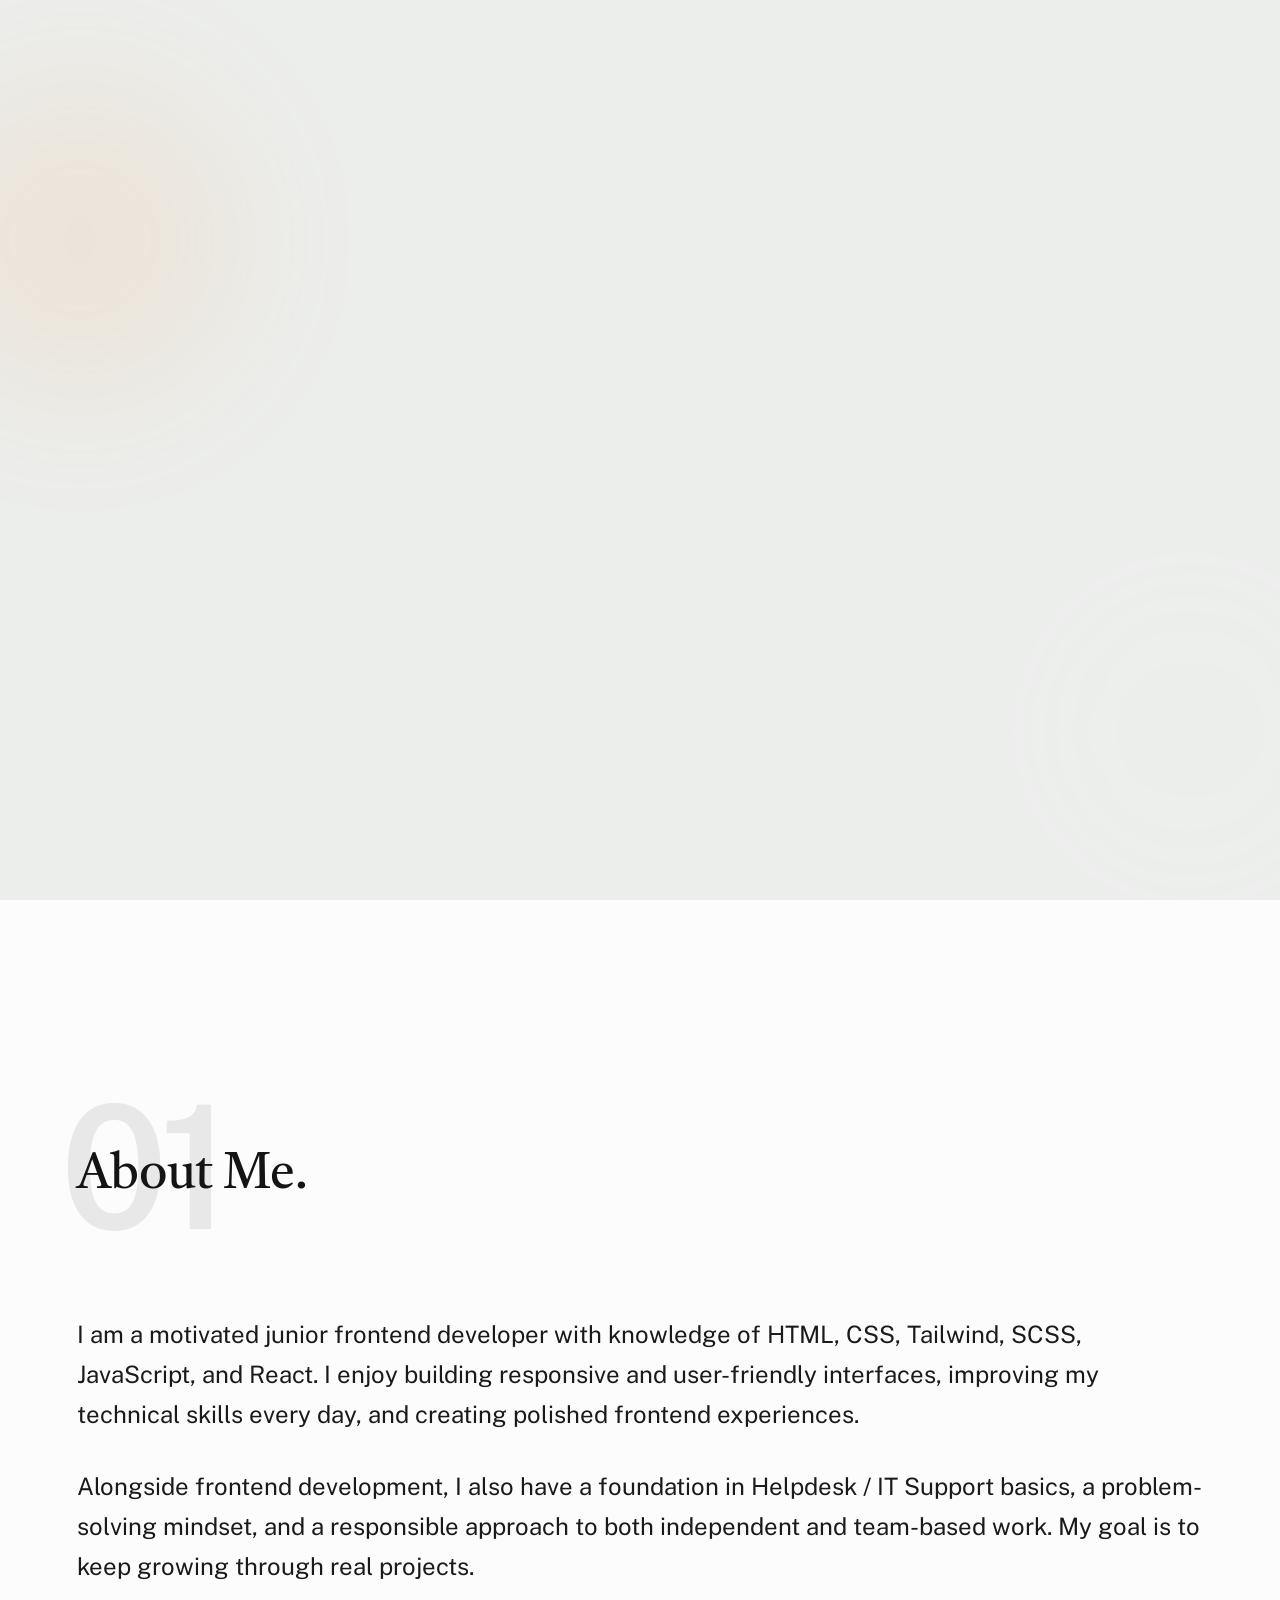
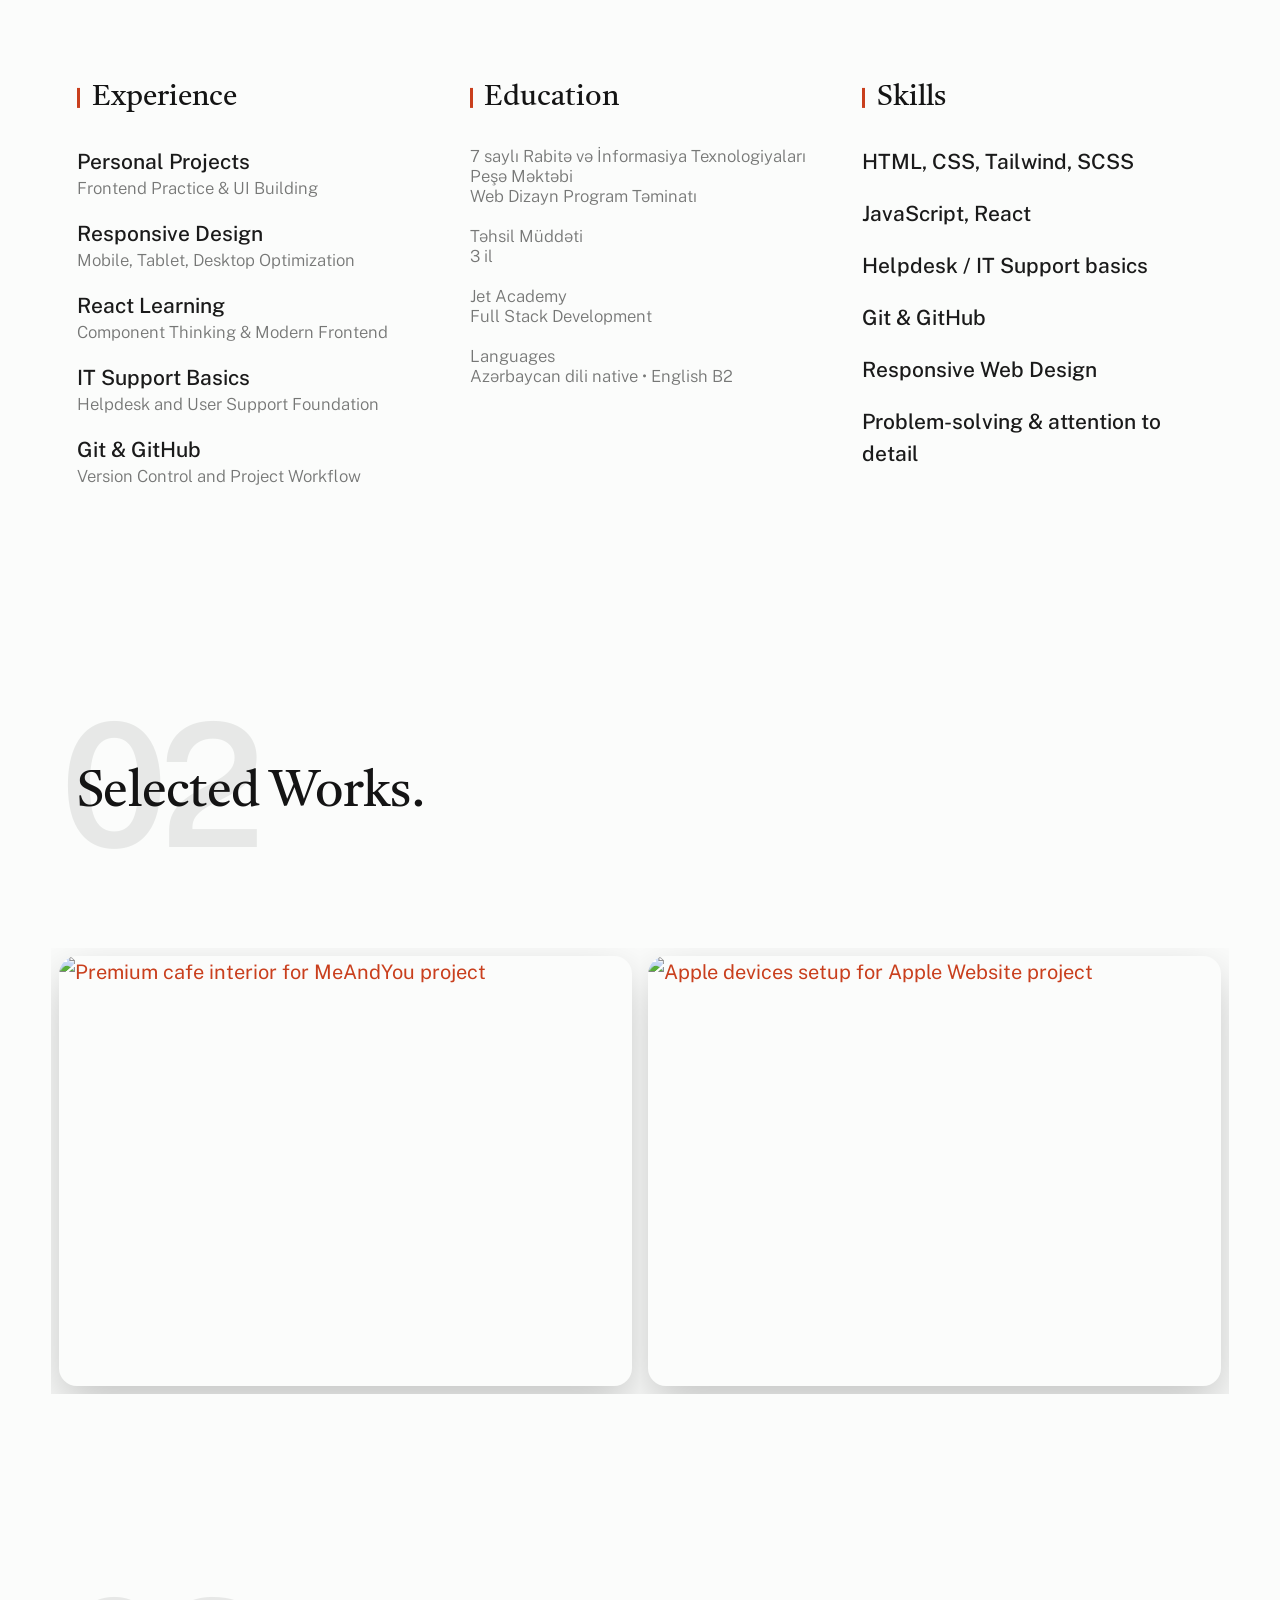
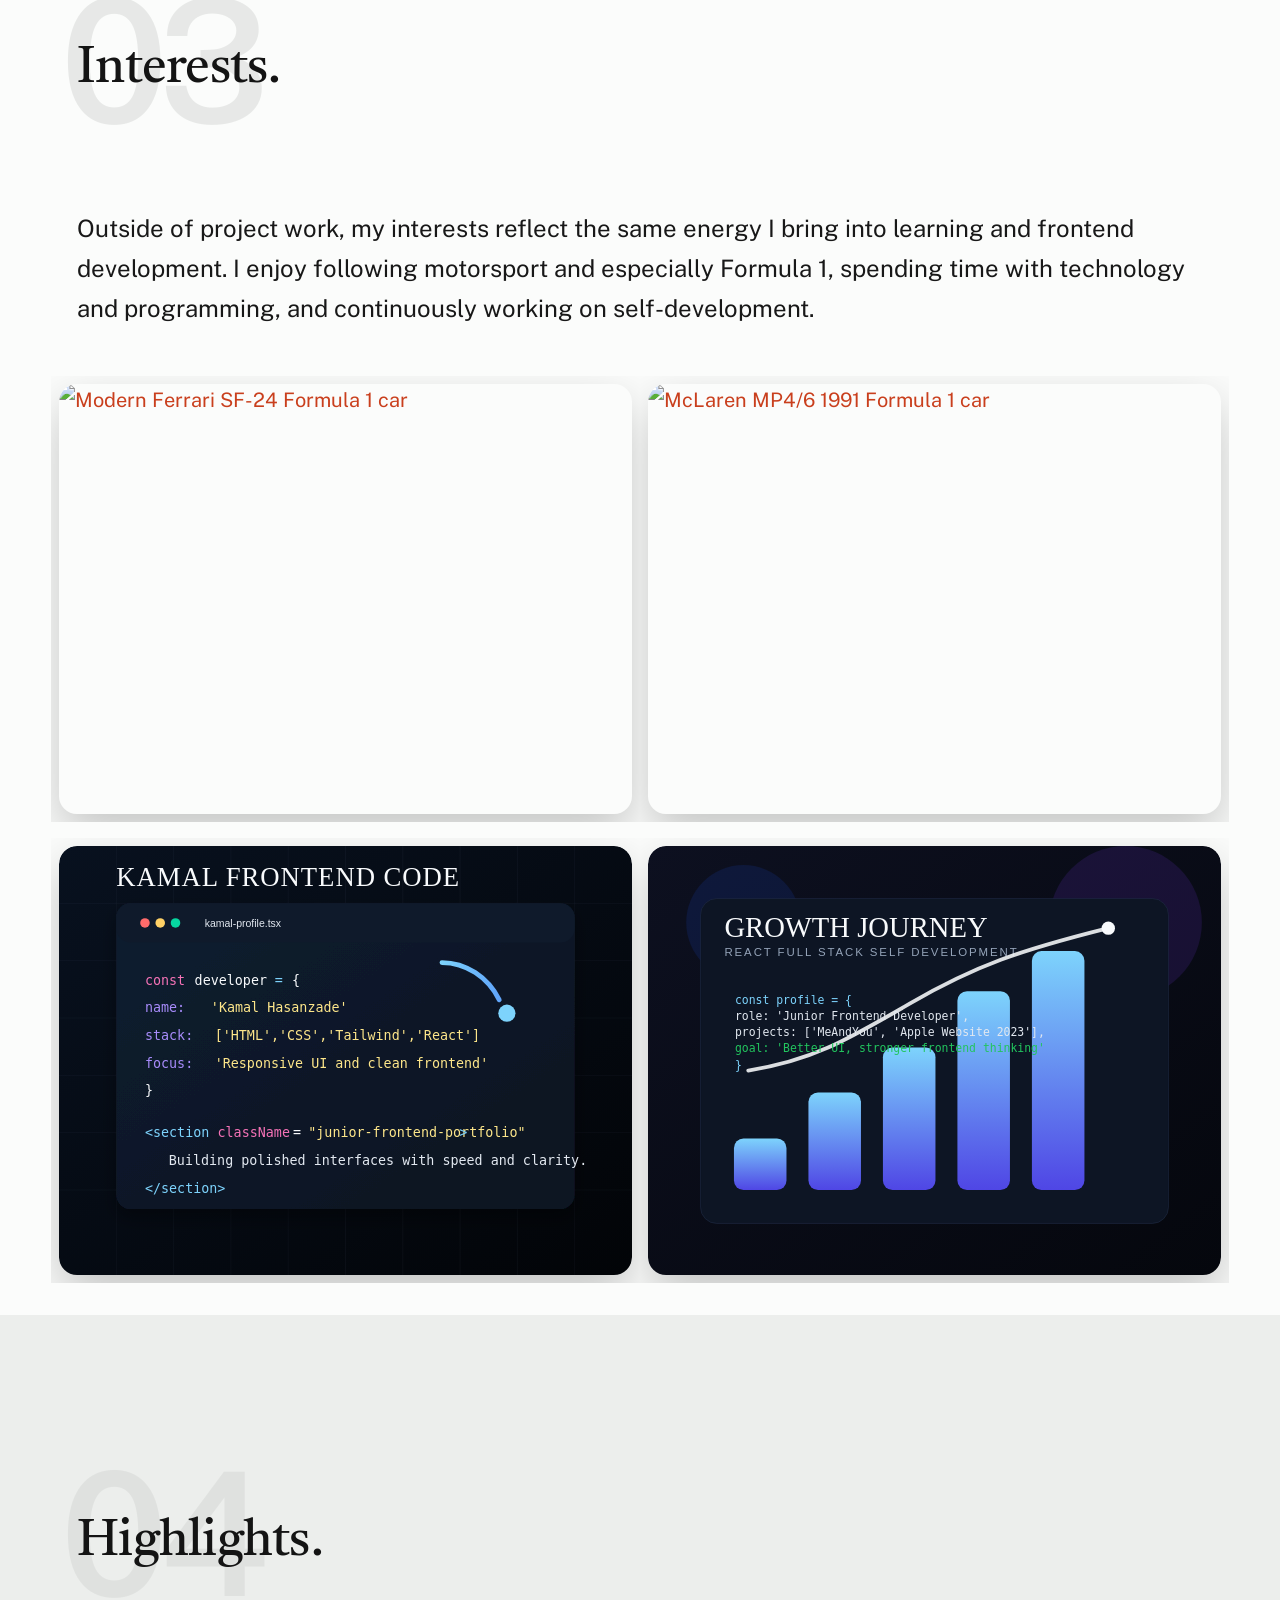
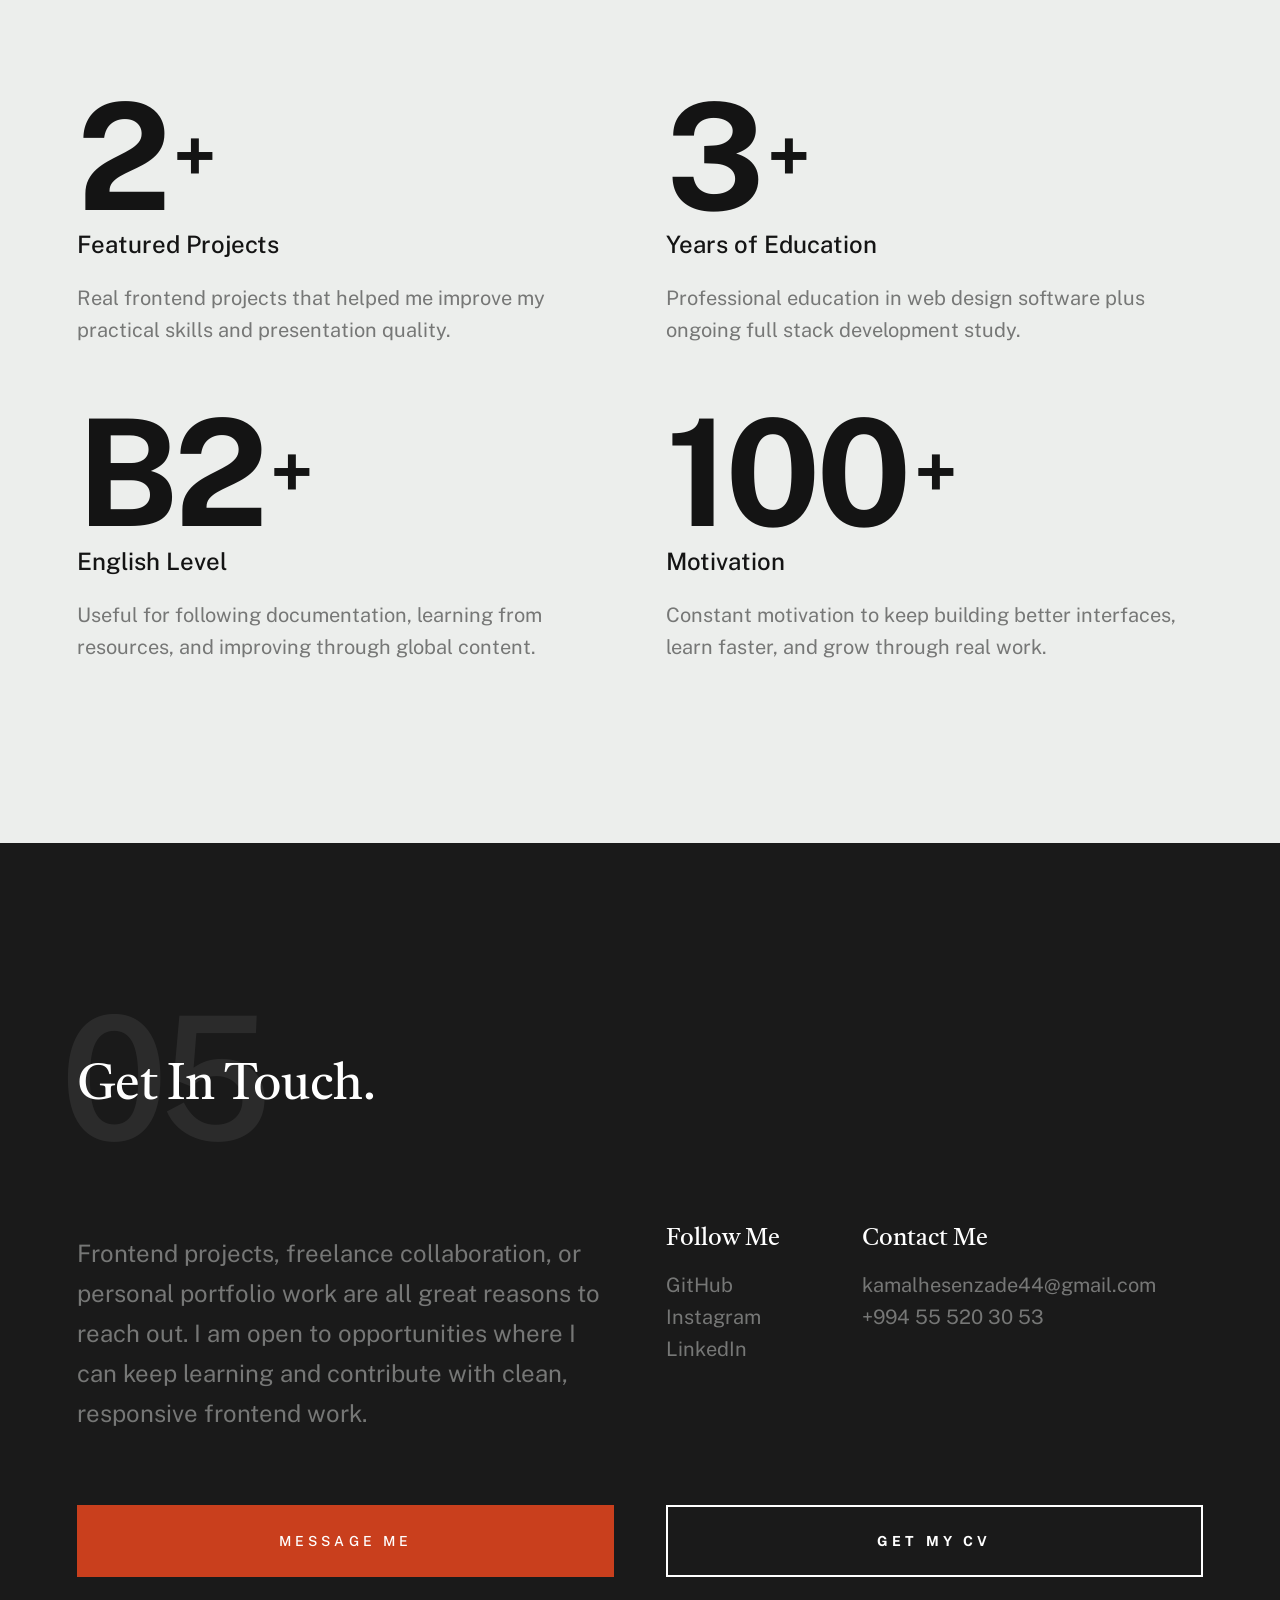
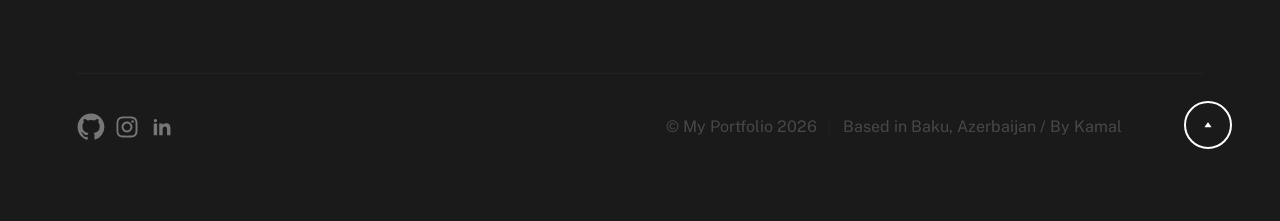
==== commit 63553bf8: "default lang switched to eng" ====
--- a/Portfolio.html
+++ b/Portfolio.html
@@ -1,12 +1,12 @@
 ﻿<!DOCTYPE html>
-<html lang="az" class="no-js" >
+<html lang="en" class="no-js" >
 <head>
 
     <!--- basic page needs
     ================================================== -->
     <meta charset="utf-8">
     <meta name="viewport" content="width=device-width, initial-scale=1">
-    <title>My Portfolio | Kamal H&#601;s&#601;nzad&#601;</title>
+    <title>My Portfolio | Kamal Hasanzade</title>
 
     <script>
         document.documentElement.classList.remove('no-js');
@@ -137,7 +137,7 @@
         .s-header__menu-links a:hover {
             transform: translateY(-2px);
         }
-        .section-header,
+        .section-header .text-display-title,
         .counter-items__item,
         .s-footer__content,
         .s-footer__buttons {
@@ -329,7 +329,7 @@
                         <a class="logo logo--text" href="#top" aria-label="Go to top of portfolio">My Portfolio</a>
                     </div>
 
-                    <a class="s-header__menu-toggle" href="#0" aria-label="Open navigation menu" aria-controls="site-nav" aria-expanded="false"><span>Menu</span></a>
+<a class="s-header__menu-toggle" href="#0" aria-label="Open navigation menu" aria-controls="site-nav" aria-expanded="false" title="Menu"><span></span></a>
                 </div> <!-- end s-header__block -->
 
                 <nav id="site-nav" class="s-header__nav">    
@@ -342,15 +342,15 @@
                     </ul> <!-- s-header__menu-links -->    
                     <div class="language-switcher" aria-label="Language switcher">
                         <button class="language-switcher__toggle" type="button" aria-haspopup="true" aria-expanded="false" aria-label="Change language">
-                            <span class="language-switcher__current">AZ</span>
+                            <span class="language-switcher__current">EN</span>
                             <span class="language-switcher__toggle-icon"></span>
                         </button>
                         <div class="language-switcher__menu" role="menu">
-                            <button class="language-switcher__option is-active" type="button" data-lang="az" role="menuitem">
+                            <button class="language-switcher__option" type="button" data-lang="az" role="menuitem">
                                 <span class="language-switcher__code">AZ</span>
                                 <span class="language-switcher__label">Azərbaycanca</span>
                             </button>
-                            <button class="language-switcher__option" type="button" data-lang="en" role="menuitem">
+                            <button class="language-switcher__option is-active" type="button" data-lang="en" role="menuitem">
                                 <span class="language-switcher__code">EN</span>
                                 <span class="language-switcher__label">English</span>
                             </button>
@@ -393,6 +393,12 @@
             </div> <!-- s-intro__content -->
 
             <ul class="s-intro__social social-list">
+                <li>
+                    <a href="https://github.com/" target="_blank" rel="noopener noreferrer">
+                        <svg xmlns="http://www.w3.org/2000/svg" width="24" height="24" viewBox="0 0 24 24" style="fill: rgba(0, 0, 0, 1);"><path d="M12 .5C5.65.5.5 5.65.5 12c0 5.08 3.29 9.39 7.86 10.91.57.11.78-.25.78-.56 0-.28-.01-1.02-.02-2-3.2.69-3.88-1.54-3.88-1.54-.52-1.33-1.28-1.68-1.28-1.68-1.05-.72.08-.71.08-.71 1.16.08 1.77 1.19 1.77 1.19 1.03 1.77 2.71 1.26 3.37.96.1-.75.4-1.26.72-1.56-2.55-.29-5.23-1.28-5.23-5.69 0-1.26.45-2.29 1.19-3.1-.12-.29-.52-1.45.11-3.03 0 0 .97-.31 3.19 1.18a11.1 11.1 0 0 1 5.81 0c2.21-1.49 3.18-1.18 3.18-1.18.64 1.58.24 2.74.12 3.03.74.81 1.19 1.84 1.19 3.1 0 4.42-2.69 5.39-5.25 5.67.41.35.77 1.04.77 2.1 0 1.52-.01 2.75-.01 3.13 0 .31.2.68.79.56A11.51 11.51 0 0 0 23.5 12C23.5 5.65 18.35.5 12 .5z"></path></svg>
+                        <span class="u-screen-reader-text">GitHub</span>
+                    </a>
+                </li>
                 <li>
                     <a href="https://www.instagram.com/thasanzadeh_/" target="_blank" rel="noopener noreferrer">
                         <svg xmlns="http://www.w3.org/2000/svg" width="24" height="24" viewBox="0 0 24 24" style="fill: rgba(0, 0, 0, 1);"><path d="M11.999,7.377c-2.554,0-4.623,2.07-4.623,4.623c0,2.554,2.069,4.624,4.623,4.624c2.552,0,4.623-2.07,4.623-4.624 C16.622,9.447,14.551,7.377,11.999,7.377L11.999,7.377z M11.999,15.004c-1.659,0-3.004-1.345-3.004-3.003 c0-1.659,1.345-3.003,3.004-3.003s3.002,1.344,3.002,3.003C15.001,13.659,13.658,15.004,11.999,15.004L11.999,15.004z"></path><circle cx="16.806" cy="7.207" r="1.078"></circle><path d="M20.533,6.111c-0.469-1.209-1.424-2.165-2.633-2.632c-0.699-0.263-1.438-0.404-2.186-0.42 c-0.963-0.042-1.268-0.054-3.71-0.054s-2.755,0-3.71,0.054C7.548,3.074,6.809,3.215,6.11,3.479C4.9,3.946,3.945,4.902,3.477,6.111 c-0.263,0.7-0.404,1.438-0.419,2.186c-0.043,0.962-0.056,1.267-0.056,3.71c0,2.442,0,2.753,0.056,3.71 c0.015,0.748,0.156,1.486,0.419,2.187c0.469,1.208,1.424,2.164,2.634,2.632c0.696,0.272,1.435,0.426,2.185,0.45 c0.963,0.042,1.268,0.055,3.71,0.055s2.755,0,3.71-0.055c0.747-0.015,1.486-0.157,2.186-0.419c1.209-0.469,2.164-1.424,2.633-2.633 c0.263-0.7,0.404-1.438,0.419-2.186c0.043-0.962,0.056-1.267,0.056-3.71s0-2.753-0.056-3.71C20.941,7.57,20.801,6.819,20.533,6.111z M19.315,15.643c-0.007,0.576-0.111,1.147-0.311,1.688c-0.305,0.787-0.926,1.409-1.712,1.711c-0.535,0.199-1.099,0.303-1.67,0.311 c-0.95,0.044-1.218,0.055-3.654,0.055c-2.438,0-2.687,0-3.655-0.055c-0.569-0.007-1.135-0.112-1.669-0.311 c-0.789-0.301-1.414-0.923-1.719-1.711c-0.196-0.534-0.302-1.099-0.311-1.669c-0.043-0.95-0.053-1.218-0.053-3.654 c0-2.437,0-2.686,0.053-3.655c0.007-0.576,0.111-1.146,0.311-1.687c0.305-0.789,0.93-1.41,1.719-1.712 c0.534-0.198,1.1-0.303,1.669-0.311c0.951-0.043,1.218-0.055,3.655-0.055c2.437,0,2.687,0,3.654,0.055 c0.571,0.007,1.135,0.112,1.67,0.311c0.786,0.303,1.407,0.925,1.712,1.712c0.196,0.534,0.302,1.099,0.311,1.669 c0.043,0.951,0.054,1.218,0.054,3.655c0,2.436,0,2.698-0.043,3.654H19.315z"></path></svg>
@@ -412,7 +418,7 @@
             </div> <!-- s-intro__content-media -->                
 
             <div class="s-intro__btn-download">
-                <a class="btn btn--stroke" href="IT-Manager-CV-Resume.pdf" target="_blank" rel="noopener noreferrer" data-i18n="hero.cv">CV-mi Aç</a>
+                <a class="btn btn--stroke" href="Blue-and-White-Modern-Marketing-Expert-Resume.pdf" target="_blank" rel="noopener noreferrer" data-i18n="hero.cv">CV-mi Aç</a>
             </div> <!-- end s-intro__btn-download -->
             
             <div class="s-intro__scroll-down">
@@ -781,6 +787,7 @@
                         <div class="column xl-4 lg-5 md-6 tab-12">
                             <h5 data-i18n="footer.follow">Məni İzləyin</h5>
                             <ul class="link-list">
+                                <li><a href="https://github.com/thasanzadehKamal" target="_blank" rel="noopener noreferrer">GitHub</a></li>
                                 <li><a href="https://www.instagram.com/thasanzadeh_/" target="_blank" rel="noopener noreferrer">Instagram</a></li>
                                 <li><a href="https://www.linkedin.com/in/kamal-hesenzade-84831338b/" target="_blank" rel="noopener noreferrer">LinkedIn</a></li>
                             </ul>
@@ -805,7 +812,7 @@
                 </div>
           
                 <div class="column xl-6 tab-12">                    
-                    <a href="IT-Manager-CV-Resume.pdf" class="btn btn--stroke btn--large u-fullwidth" target="_blank" rel="noopener noreferrer" data-i18n="footer.cv">CV-mi Aç</a>
+                    <a href="Blue-and-White-Modern-Marketing-Expert-Resume.pdf" class="btn btn--stroke btn--large u-fullwidth" target="_blank" rel="noopener noreferrer" data-i18n="footer.cv">CV-mi Aç</a>
                 </div>
             
             </div> <!-- end section-footer__buttons -->              
@@ -814,6 +821,12 @@
                 
                 <div class="column xl-6 lg-12">
                     <ul class="s-footer__social social-list">
+                        <li>
+                            <a href="https://github.com/" target="_blank" rel="noopener noreferrer">
+                                <svg xmlns="http://www.w3.org/2000/svg" width="24" height="24" viewBox="0 0 24 24" style="fill: rgba(0, 0, 0, 1);"><path d="M12 .5C5.65.5.5 5.65.5 12c0 5.08 3.29 9.39 7.86 10.91.57.11.78-.25.78-.56 0-.28-.01-1.02-.02-2-3.2.69-3.88-1.54-3.88-1.54-.52-1.33-1.28-1.68-1.28-1.68-1.05-.72.08-.71.08-.71 1.16.08 1.77 1.19 1.77 1.19 1.03 1.77 2.71 1.26 3.37.96.1-.75.4-1.26.72-1.56-2.55-.29-5.23-1.28-5.23-5.69 0-1.26.45-2.29 1.19-3.1-.12-.29-.52-1.45.11-3.03 0 0 .97-.31 3.19 1.18a11.1 11.1 0 0 1 5.81 0c2.21-1.49 3.18-1.18 3.18-1.18.64 1.58.24 2.74.12 3.03.74.81 1.19 1.84 1.19 3.1 0 4.42-2.69 5.39-5.25 5.67.41.35.77 1.04.77 2.1 0 1.52-.01 2.75-.01 3.13 0 .31.2.68.79.56A11.51 11.51 0 0 0 23.5 12C23.5 5.65 18.35.5 12 .5z"></path></svg>
+                                <span class="u-screen-reader-text">GitHub</span>
+                            </a>
+                        </li>
                         <li>
                             <a href="https://www.instagram.com/thasanzadeh_/" target="_blank" rel="noopener noreferrer">
                                 <svg xmlns="http://www.w3.org/2000/svg" width="24" height="24" viewBox="0 0 24 24" style="fill: rgba(0, 0, 0, 1);"><path d="M11.999,7.377c-2.554,0-4.623,2.07-4.623,4.623c0,2.554,2.069,4.624,4.623,4.624c2.552,0,4.623-2.07,4.623-4.624 C16.622,9.447,14.551,7.377,11.999,7.377L11.999,7.377z M11.999,15.004c-1.659,0-3.004-1.345-3.004-3.003 c0-1.659,1.345-3.003,3.004-3.003s3.002,1.344,3.002,3.003C15.001,13.659,13.658,15.004,11.999,15.004L11.999,15.004z"></path><circle cx="16.806" cy="7.207" r="1.078"></circle><path d="M20.533,6.111c-0.469-1.209-1.424-2.165-2.633-2.632c-0.699-0.263-1.438-0.404-2.186-0.42 c-0.963-0.042-1.268-0.054-3.71-0.054s-2.755,0-3.71,0.054C7.548,3.074,6.809,3.215,6.11,3.479C4.9,3.946,3.945,4.902,3.477,6.111 c-0.263,0.7-0.404,1.438-0.419,2.186c-0.043,0.962-0.056,1.267-0.056,3.71c0,2.442,0,2.753,0.056,3.71 c0.015,0.748,0.156,1.486,0.419,2.187c0.469,1.208,1.424,2.164,2.634,2.632c0.696,0.272,1.435,0.426,2.185,0.45 c0.963,0.042,1.268,0.055,3.71,0.055s2.755,0,3.71-0.055c0.747-0.015,1.486-0.157,2.186-0.419c1.209-0.469,2.164-1.424,2.633-2.633 c0.263-0.7,0.404-1.438,0.419-2.186c0.043-0.962,0.056-1.267,0.056-3.71s0-2.753-0.056-3.71C20.941,7.57,20.801,6.819,20.533,6.111z M19.315,15.643c-0.007,0.576-0.111,1.147-0.311,1.688c-0.305,0.787-0.926,1.409-1.712,1.711c-0.535,0.199-1.099,0.303-1.67,0.311 c-0.95,0.044-1.218,0.055-3.654,0.055c-2.438,0-2.687,0-3.655-0.055c-0.569-0.007-1.135-0.112-1.669-0.311 c-0.789-0.301-1.414-0.923-1.719-1.711c-0.196-0.534-0.302-1.099-0.311-1.669c-0.043-0.95-0.053-1.218-0.053-3.654 c0-2.437,0-2.686,0.053-3.655c0.007-0.576,0.111-1.146,0.311-1.687c0.305-0.789,0.93-1.41,1.719-1.712 c0.534-0.198,1.1-0.303,1.669-0.311c0.951-0.043,1.218-0.055,3.655-0.055c2.437,0,2.687,0,3.654,0.055 c0.571,0.007,1.135,0.112,1.67,0.311c0.786,0.303,1.407,0.925,1.712,1.712c0.196,0.534,0.302,1.099,0.311,1.669 c0.043,0.951,0.054,1.218,0.054,3.655c0,2.436,0,2.698-0.043,3.654H19.315z"></path></svg>
--- a/css/styles.css
+++ b/css/styles.css
@@ -3174,32 +3174,35 @@
  * ## mobile menu toggle
  * -------------------------------------------------------------------- */
 .s-header__menu-toggle {
-    --toggle-block-width: 44px;
-    --toggle-line-width : 28px;
-    --toggle-line-height: 1px;
+--toggle-block-width: 50px;
+    --toggle-line-height: 3px;
+    --toggle-line-width: 28px;
+    --toggle-glow: 0 0 12px rgba(255,255,255,0.6);
     display             : none;
     width               : var(--toggle-block-width);
     height              : var(--toggle-block-width);
     position            : absolute;
     top                 : calc((var(--header-height) - var(--toggle-block-width)) / 2);
-    right               : calc(var(--gutter) * 2 - 0.8rem);
+right               : calc(var(--gutter) + 1rem);
 }
 
 .s-header__menu-toggle span {
     display         : block;
-    background-color: white;
+    background      : white;
     width           : var(--toggle-line-width);
     height          : var(--toggle-line-height);
     margin-top      : -1px;
     font            : 0/0 a;
     text-shadow     : none;
     color           : transparent;
-    transition      : all 0.5s;
+    transition      : all 0.4s cubic-bezier(0.23, 1, 0.32, 1);
     position        : absolute;
     right           : calc((var(--toggle-block-width) - var(--toggle-line-width)) / 2);
     top             : 50%;
     bottom          : auto;
     left            : auto;
+    box-shadow      : var(--toggle-glow);
+    border-radius    : 2px;
 }
 
 .s-header__menu-toggle span::before,
@@ -3218,19 +3221,20 @@
 }
 
 .s-header__menu-toggle span::after {
-    bottom: -10px;
+    top: 10px;
 }
 
 /* is clicked 
  */
 .s-header__menu-toggle.is-clicked span {
-    background-color: rgba(255, 255, 255, 0);
-    transition      : all 0.1s;
+    background: transparent;
+    transition: all 0.4s cubic-bezier(0.23, 1, 0.32, 1);
 }
 
 .s-header__menu-toggle.is-clicked span::before,
 .s-header__menu-toggle.is-clicked span::after {
     background-color: white;
+    box-shadow      : var(--toggle-glow);
 }
 
 .s-header__menu-toggle.is-clicked span::before {
@@ -3239,8 +3243,8 @@
 }
 
 .s-header__menu-toggle.is-clicked span::after {
-    bottom   : 0;
-    transform: rotate(225deg);
+    top      : 0;
+    transform: rotate(-135deg);
 }
 
 /* ------------------------------------------------------------------- 
@@ -3336,18 +3340,51 @@
         box-shadow: none;
     }
 
-    .menu-is-open .s-header__nav {
-        transform       : scaleY(1);
-        transition      : transform 0.4s cubic-bezier(0.215, 0.61, 0.355, 1);
-        transition-delay: 0s;
-    }
-
-    .menu-is-open .s-header__menu-links,
+.menu-is-open .s-header__nav {
+        /* Full screen overlay nav */
+        opacity: 1 !important;
+        visibility: visible !important;
+        transform: translateY(0) !important;
+        position: fixed !important;
+        top: 0 !important;
+        left: 0 !important;
+        width: 100vw !important;
+        height: 100vh !important;
+        background: rgba(17, 17, 17, 0.98) !important;
+        backdrop-filter: blur(20px) !important;
+        z-index: 999 !important;
+        display: flex !important;
+        flex-direction: column !important;
+        justify-content: center !important;
+        align-items: center !important;
+        padding: 4rem 2rem !important;
+        transition: all 0.4s cubic-bezier(0.23, 1, 0.32, 1) !important;
+    }
+
+
+.menu-is-open .s-header__menu-links {
+        flex-direction: column !important;
+        gap: 3rem !important;
+        margin-bottom: 4rem !important;
+        transform: translateY(0) !important;
+        opacity: 1 !important;
+        visibility: visible !important;
+    }
+    .menu-is-open .s-header__menu-links a {
+        font-size: 3.2rem !important;
+        opacity: 0.9 !important;
+        transition: opacity 0.3s ease !important;
+    }
+    .menu-is-open .s-header__menu-links a:hover {
+        opacity: 1 !important;
+        color: #e67e22 !important;
+    }
+    /* Contact if exists */
     .menu-is-open .s-header__contact {
-        transform       : translateY(0);
-        opacity         : 1;
-        visibility      : visible;
-        transition      : all 0.6s cubic-bezier(0.215, 0.61, 0.355, 1);
+        transform: translateY(0);
+        opacity: 1;
+        visibility: visible;
+        transition: all 0.6s cubic-bezier(0.215, 0.61, 0.355, 1);
         transition-delay: 0.3s;
     }
 }
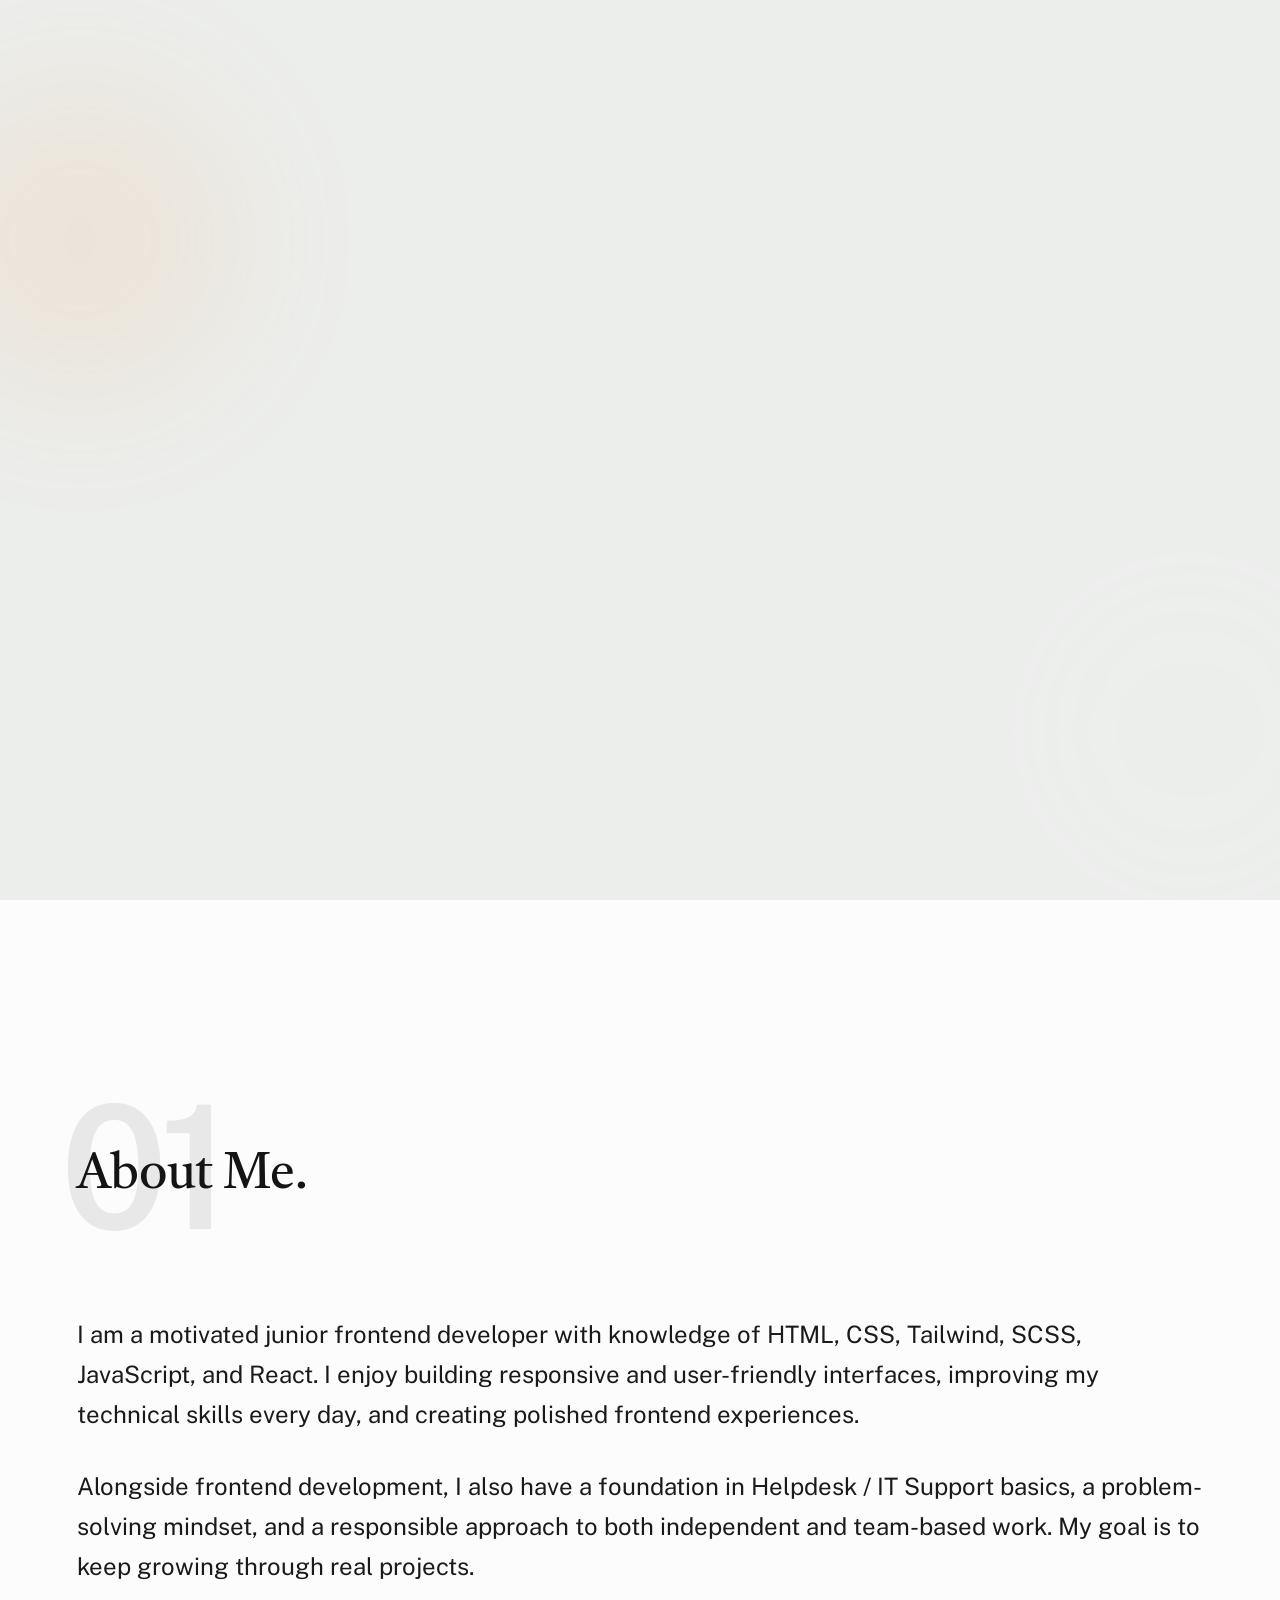
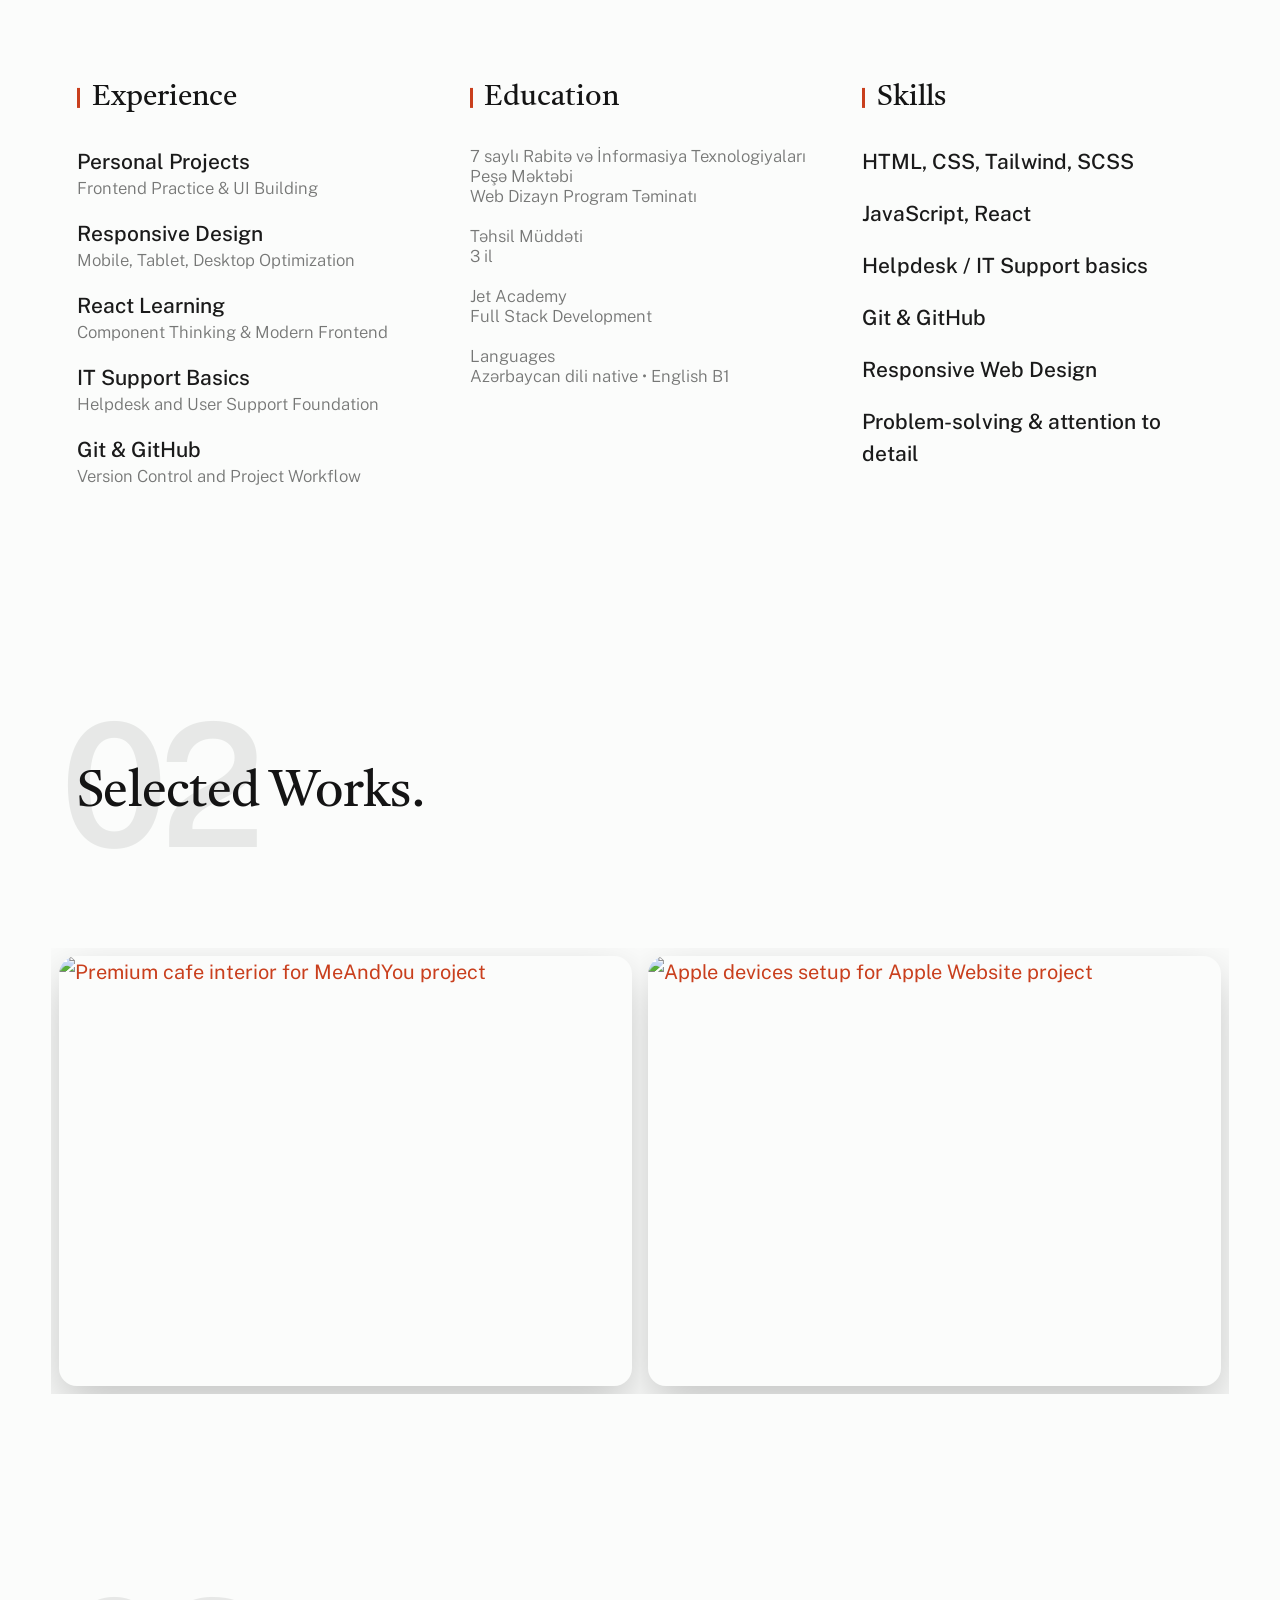
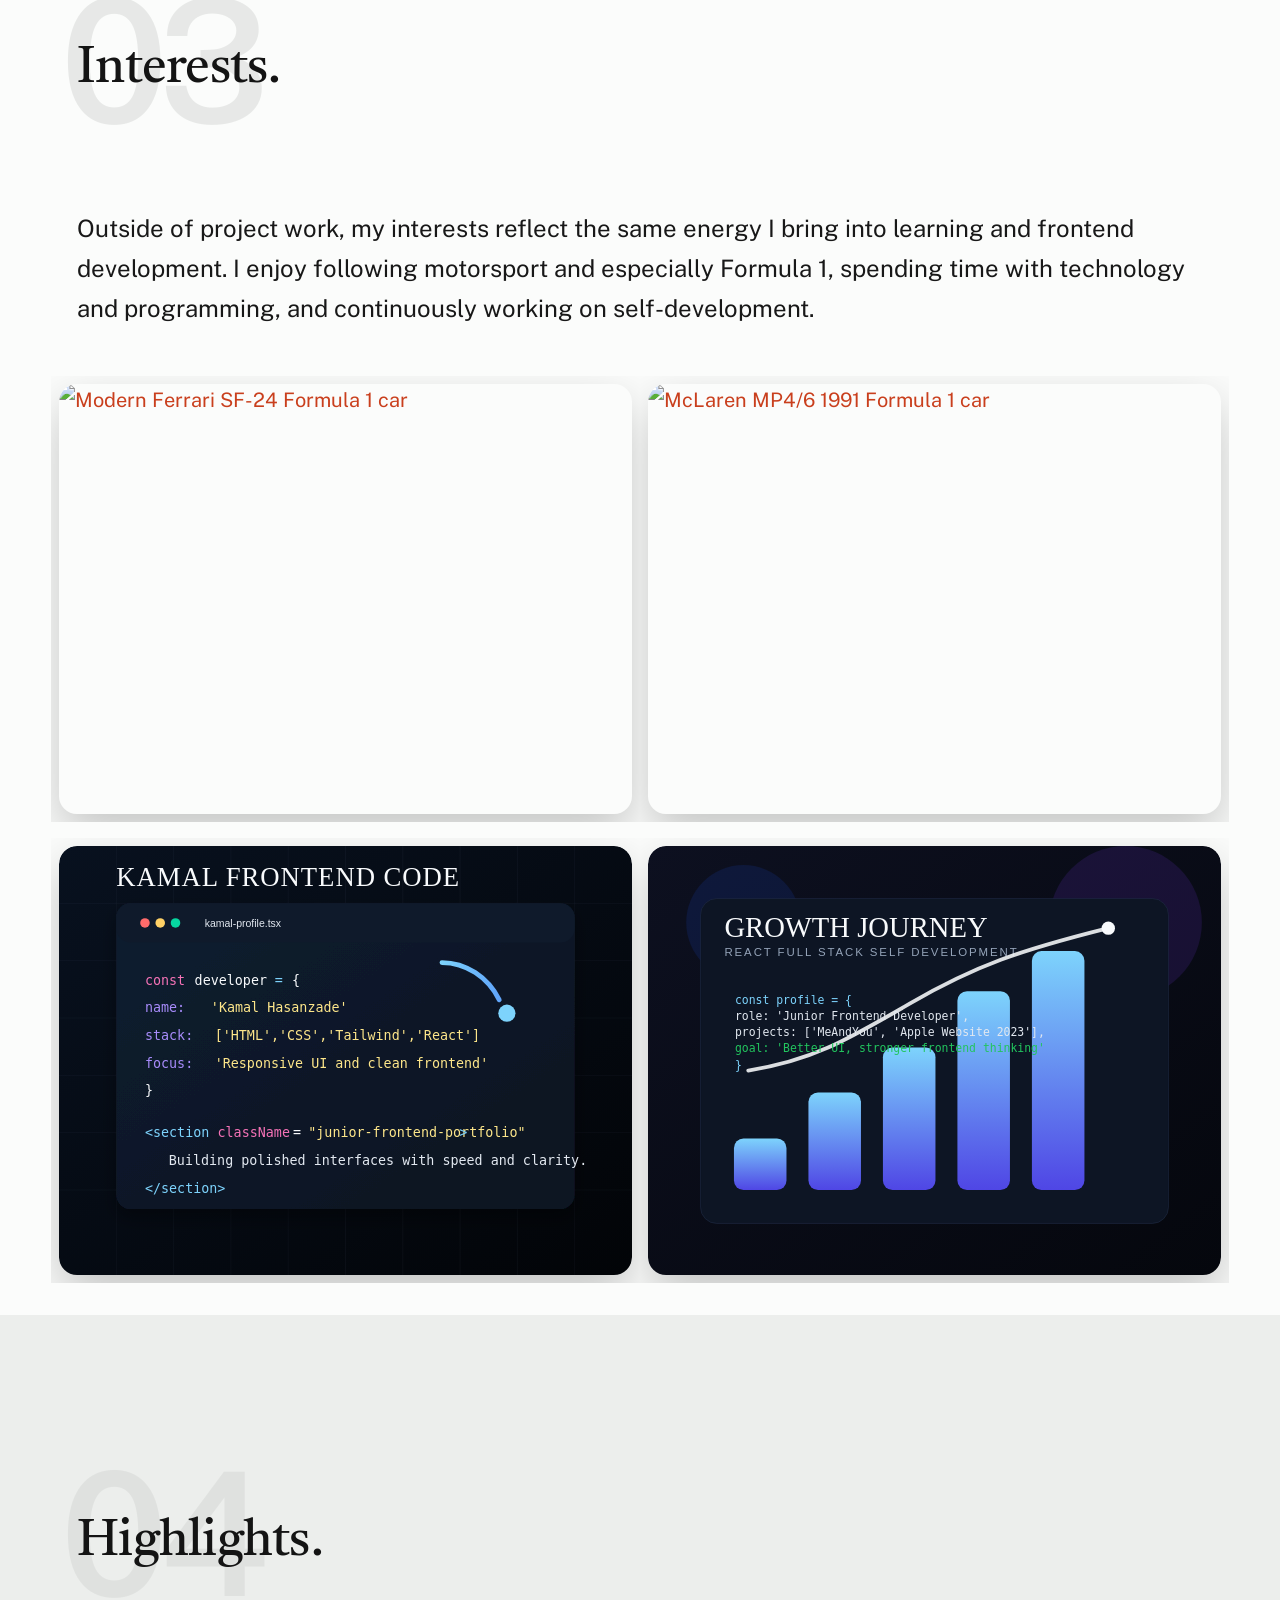
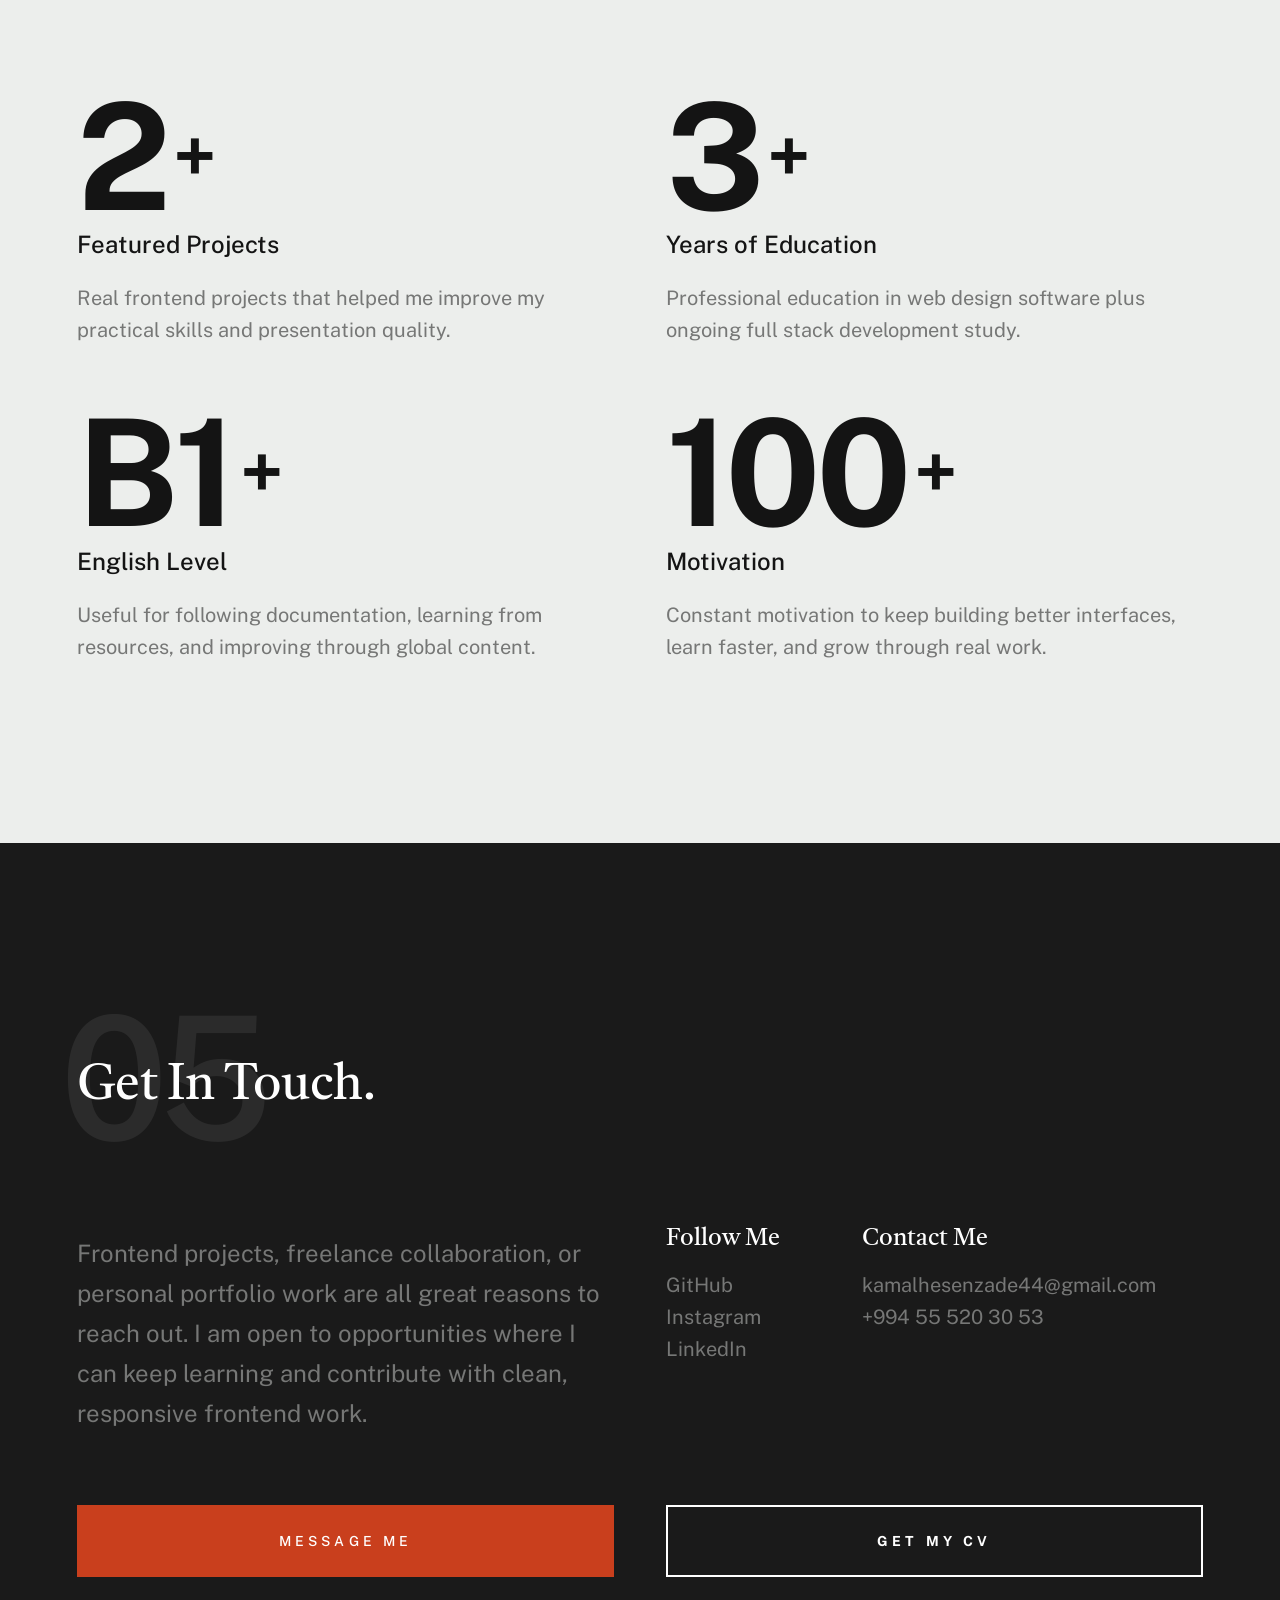
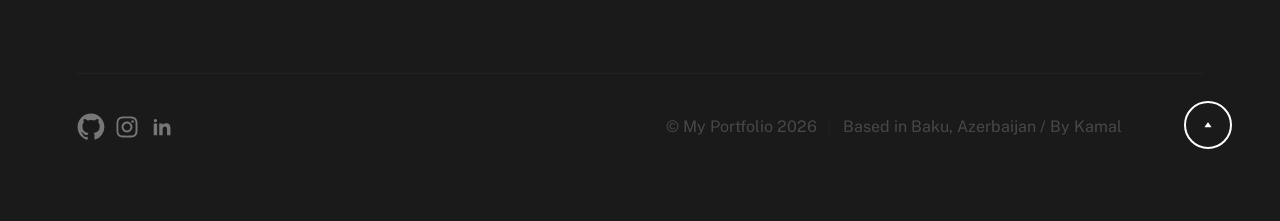
==== commit a5de6d47: "some bugs fixed on CV and Portfolio" ====
--- a/Portfolio.html
+++ b/Portfolio.html
@@ -394,7 +394,7 @@
 
             <ul class="s-intro__social social-list">
                 <li>
-                    <a href="https://github.com/" target="_blank" rel="noopener noreferrer">
+                    <a href="https://github.com/thasanzadehKamal" target="_blank" rel="noopener noreferrer">
                         <svg xmlns="http://www.w3.org/2000/svg" width="24" height="24" viewBox="0 0 24 24" style="fill: rgba(0, 0, 0, 1);"><path d="M12 .5C5.65.5.5 5.65.5 12c0 5.08 3.29 9.39 7.86 10.91.57.11.78-.25.78-.56 0-.28-.01-1.02-.02-2-3.2.69-3.88-1.54-3.88-1.54-.52-1.33-1.28-1.68-1.28-1.68-1.05-.72.08-.71.08-.71 1.16.08 1.77 1.19 1.77 1.19 1.03 1.77 2.71 1.26 3.37.96.1-.75.4-1.26.72-1.56-2.55-.29-5.23-1.28-5.23-5.69 0-1.26.45-2.29 1.19-3.1-.12-.29-.52-1.45.11-3.03 0 0 .97-.31 3.19 1.18a11.1 11.1 0 0 1 5.81 0c2.21-1.49 3.18-1.18 3.18-1.18.64 1.58.24 2.74.12 3.03.74.81 1.19 1.84 1.19 3.1 0 4.42-2.69 5.39-5.25 5.67.41.35.77 1.04.77 2.1 0 1.52-.01 2.75-.01 3.13 0 .31.2.68.79.56A11.51 11.51 0 0 0 23.5 12C23.5 5.65 18.35.5 12 .5z"></path></svg>
                         <span class="u-screen-reader-text">GitHub</span>
                     </a>
@@ -505,7 +505,7 @@
                                 <li>
                                     <span>
                                         Languages
-                                        <span>Az&#601;rbaycan dili native &bull; English B2</span>
+                                        <span>Az&#601;rbaycan dili native &bull; English B1</span>
                                     </span>                                        
                                 </li>
                             </ul>
@@ -737,7 +737,7 @@
 
                 <div class="column counter-items__item">
                     <div class="num">
-                        B2
+                        B1
                         <span>+</span>
                     </div>
                     <h5 data-i18n="numbers.english.title">English Level</h5>
@@ -789,7 +789,7 @@
                             <ul class="link-list">
                                 <li><a href="https://github.com/thasanzadehKamal" target="_blank" rel="noopener noreferrer">GitHub</a></li>
                                 <li><a href="https://www.instagram.com/thasanzadeh_/" target="_blank" rel="noopener noreferrer">Instagram</a></li>
-                                <li><a href="https://www.linkedin.com/in/kamal-hesenzade-84831338b/" target="_blank" rel="noopener noreferrer">LinkedIn</a></li>
+                                <li><a href="https://www.linkedin.com/public-profile/settings/?trk=d_flagship3_profile_self_view_public_profile&lipi=urn%3Ali%3Apage%3Ad_flagship3_profile_view_base%3BaFHAr9eYQqiZo%2Ben5CqubA%3D%3D" target="_blank" rel="noopener noreferrer">LinkedIn</a></li>
                             </ul>
                         </div>
                         <div class="column xl-6 md-6 tab-12">
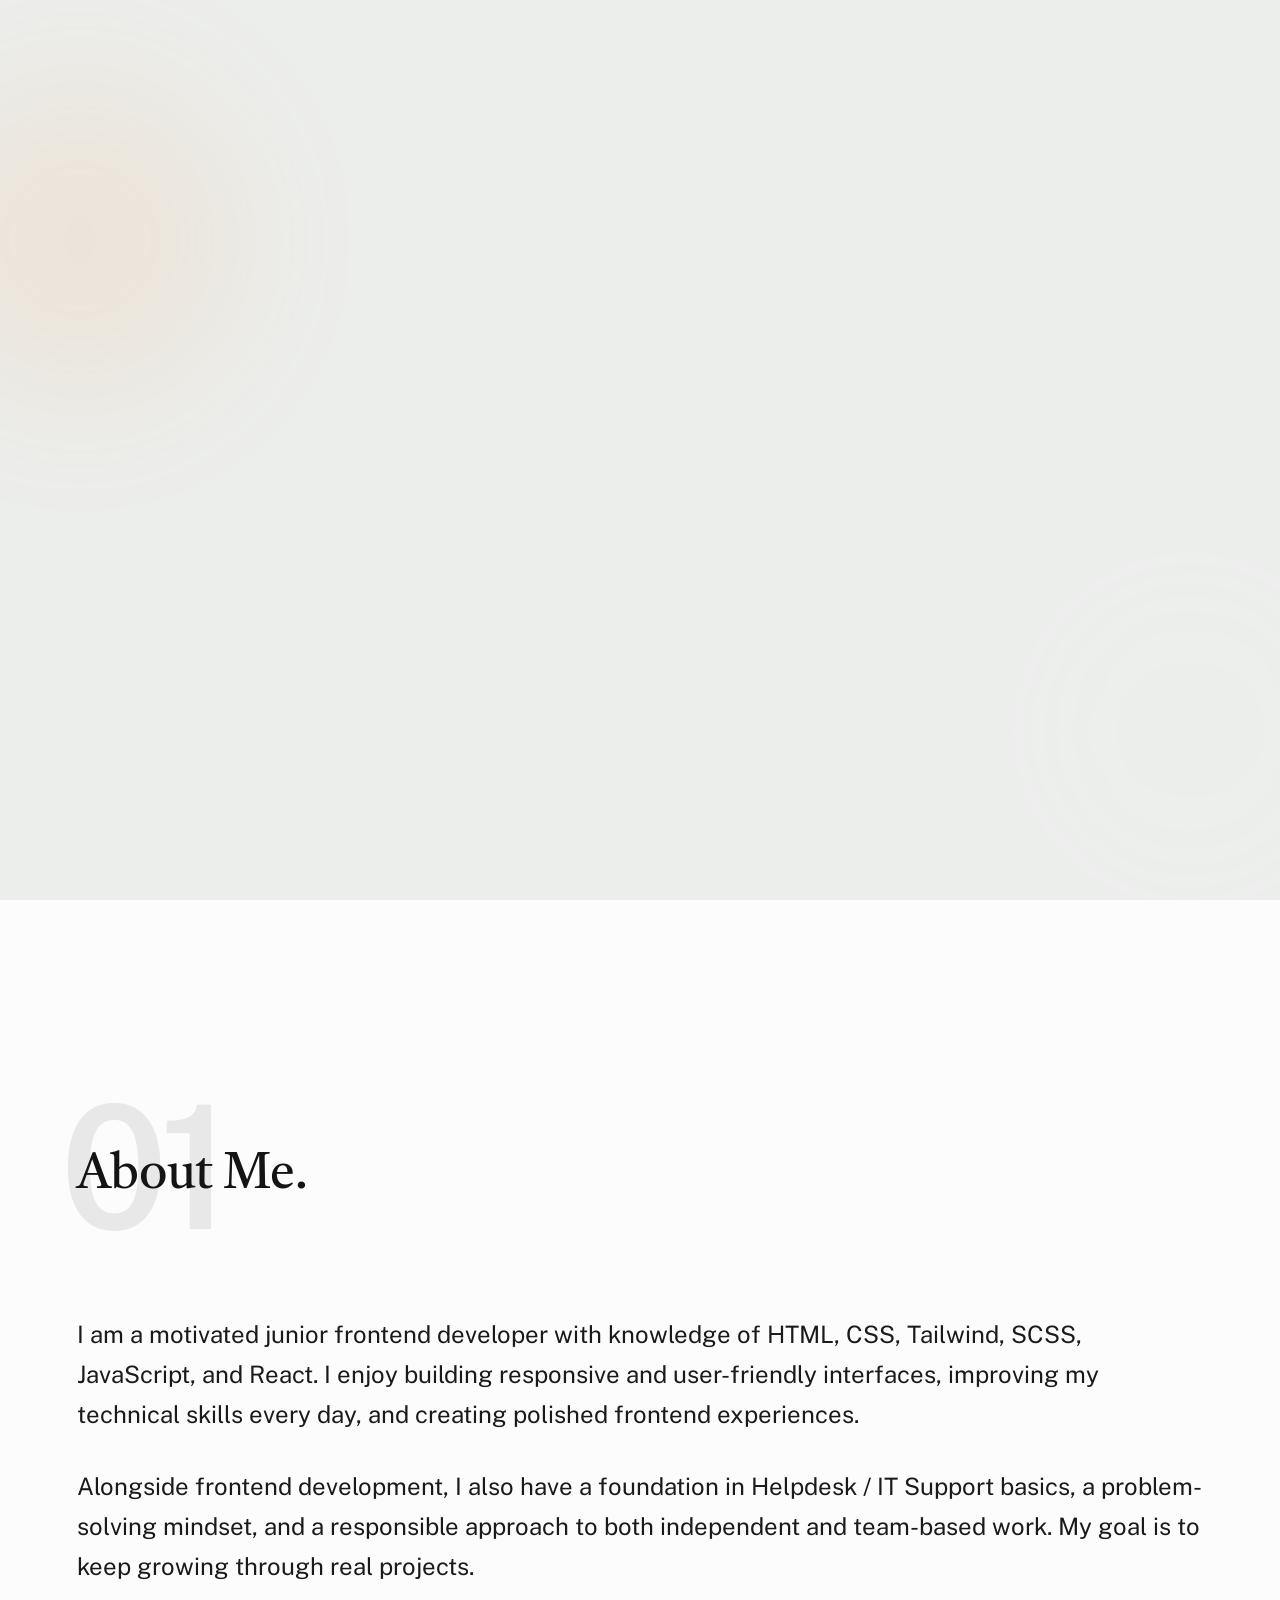
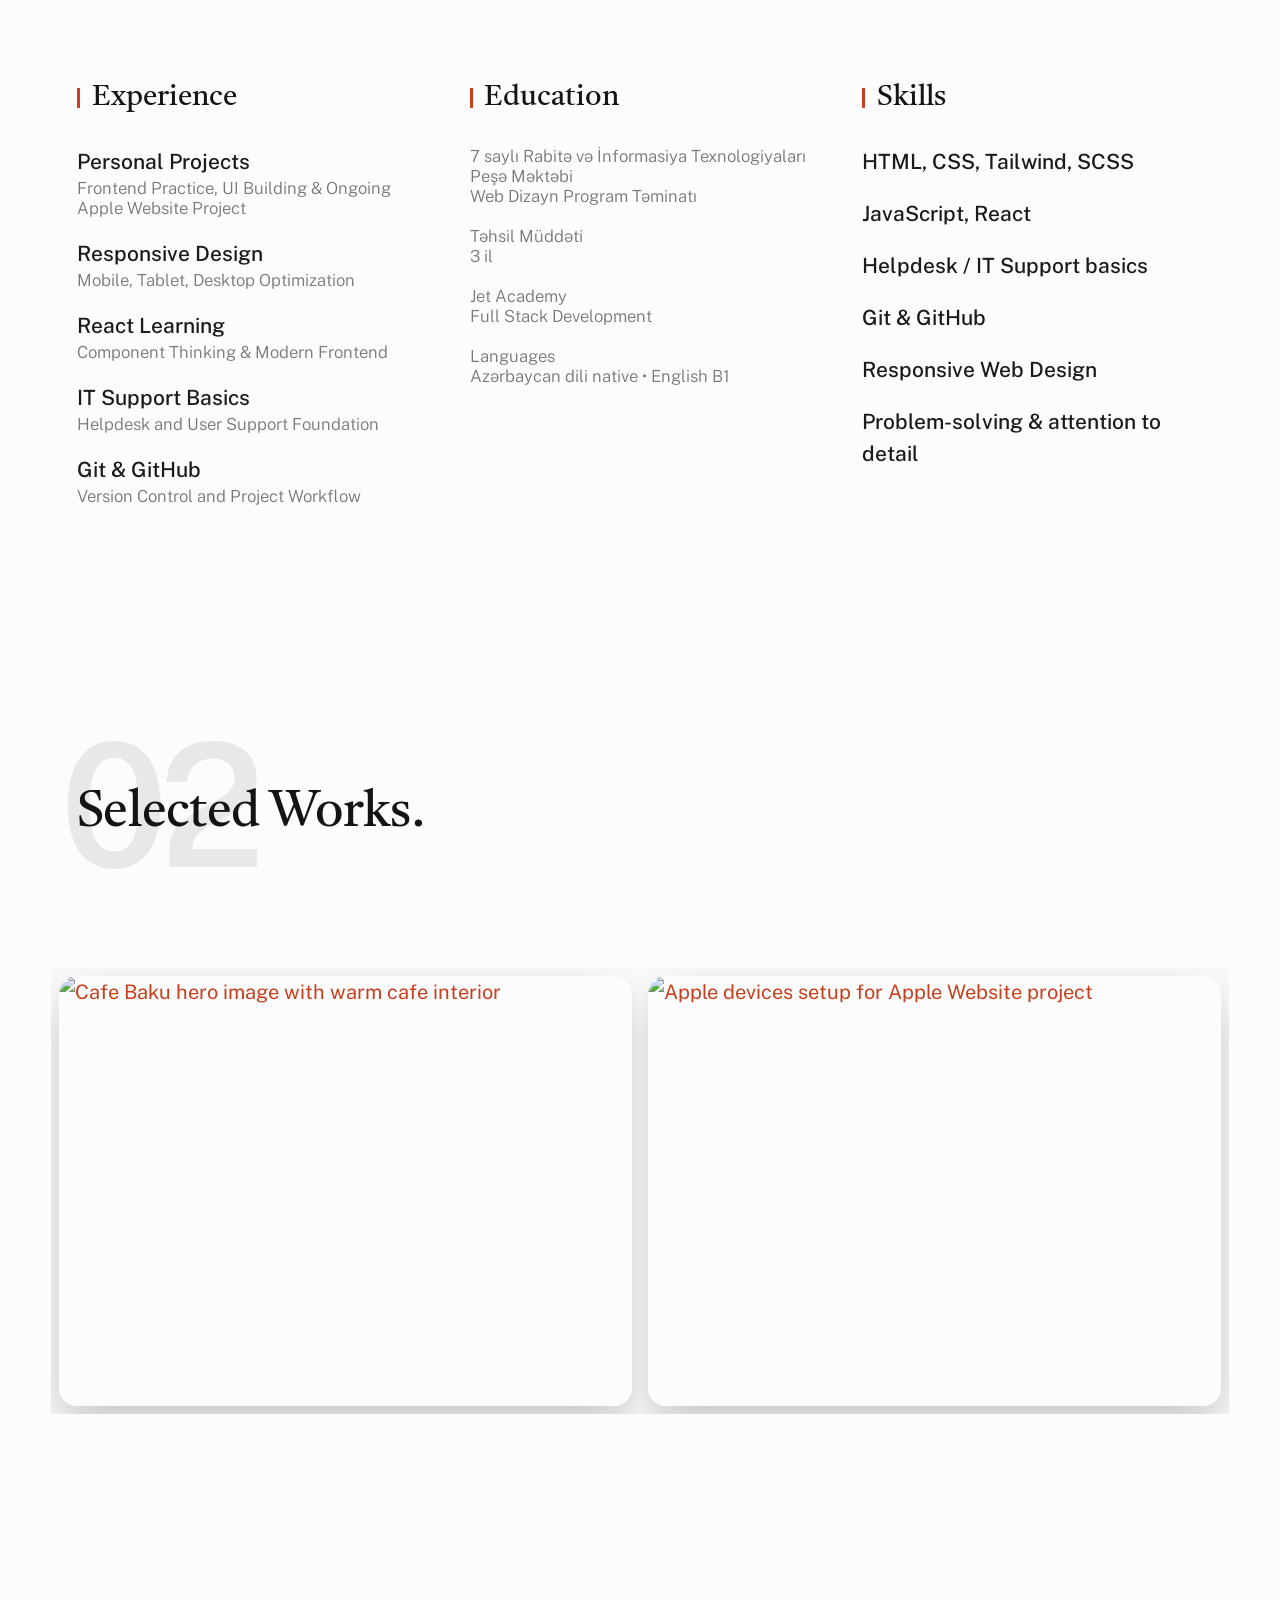
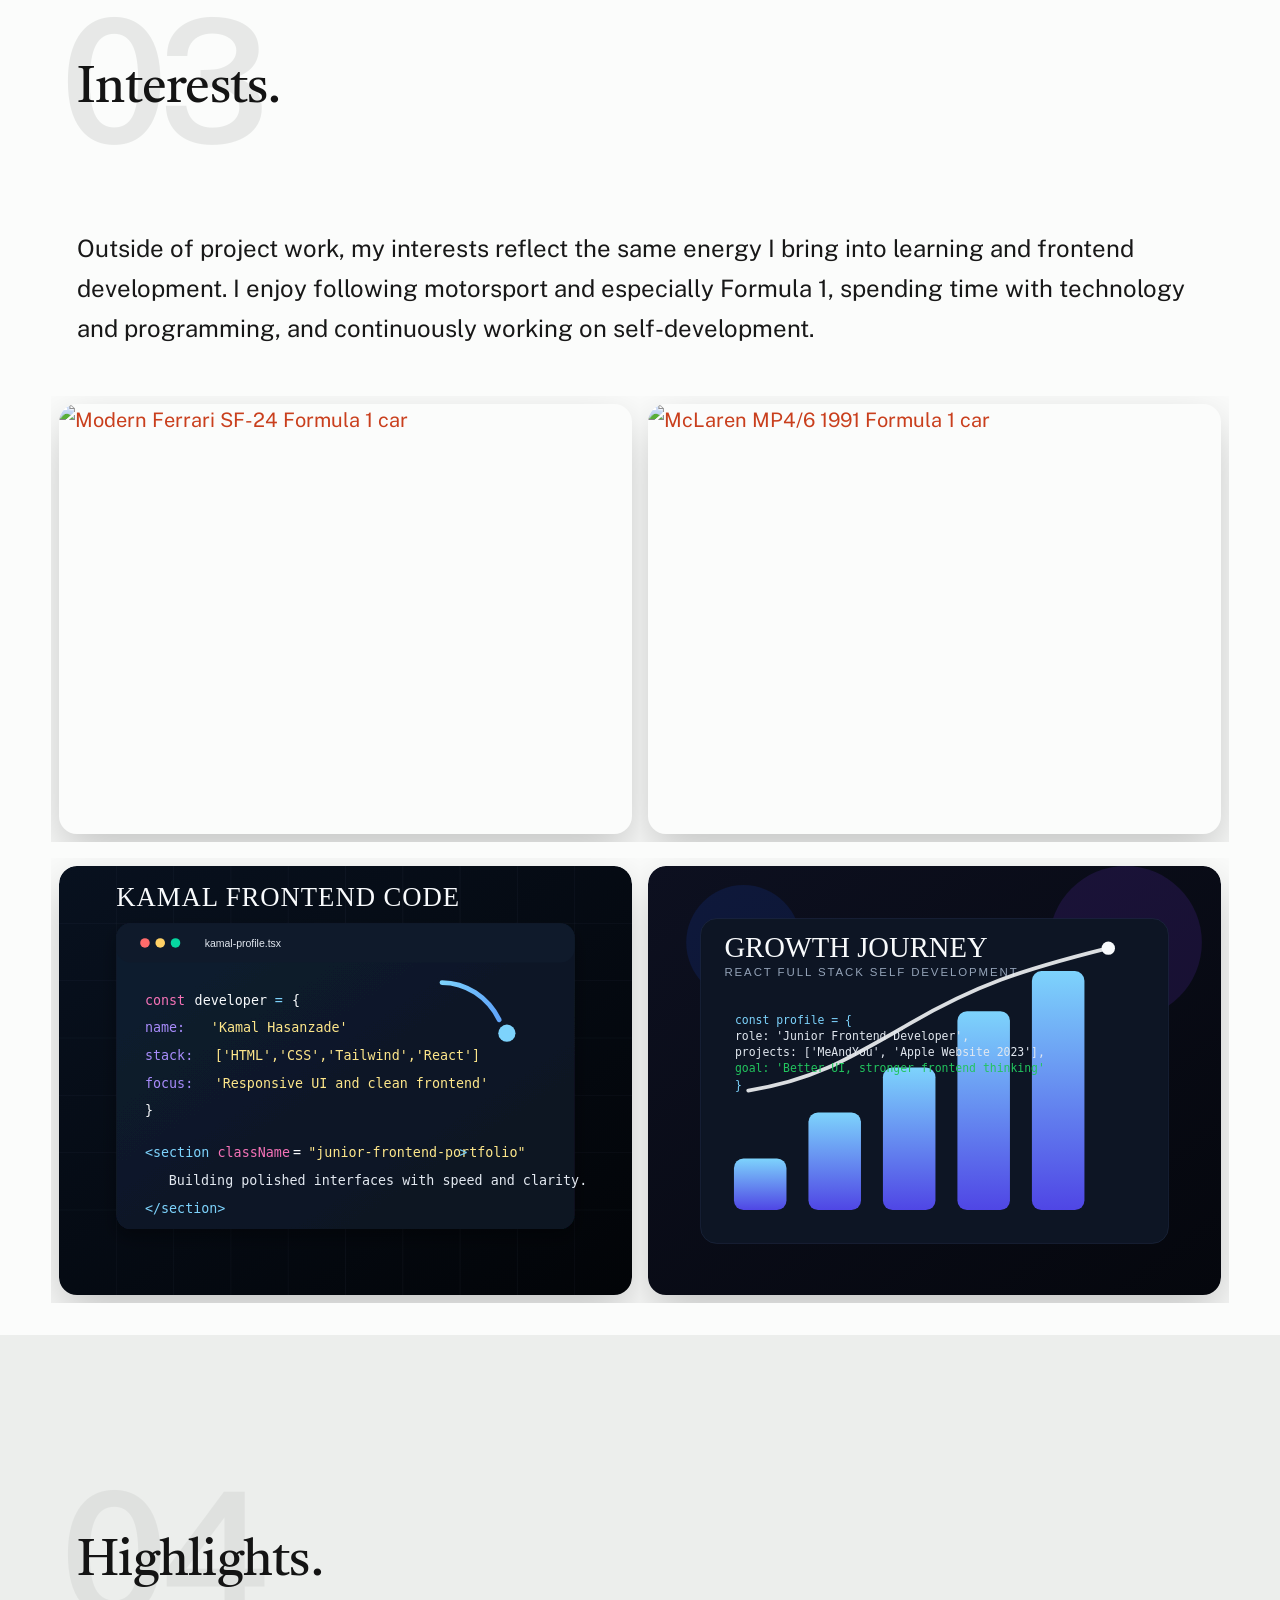
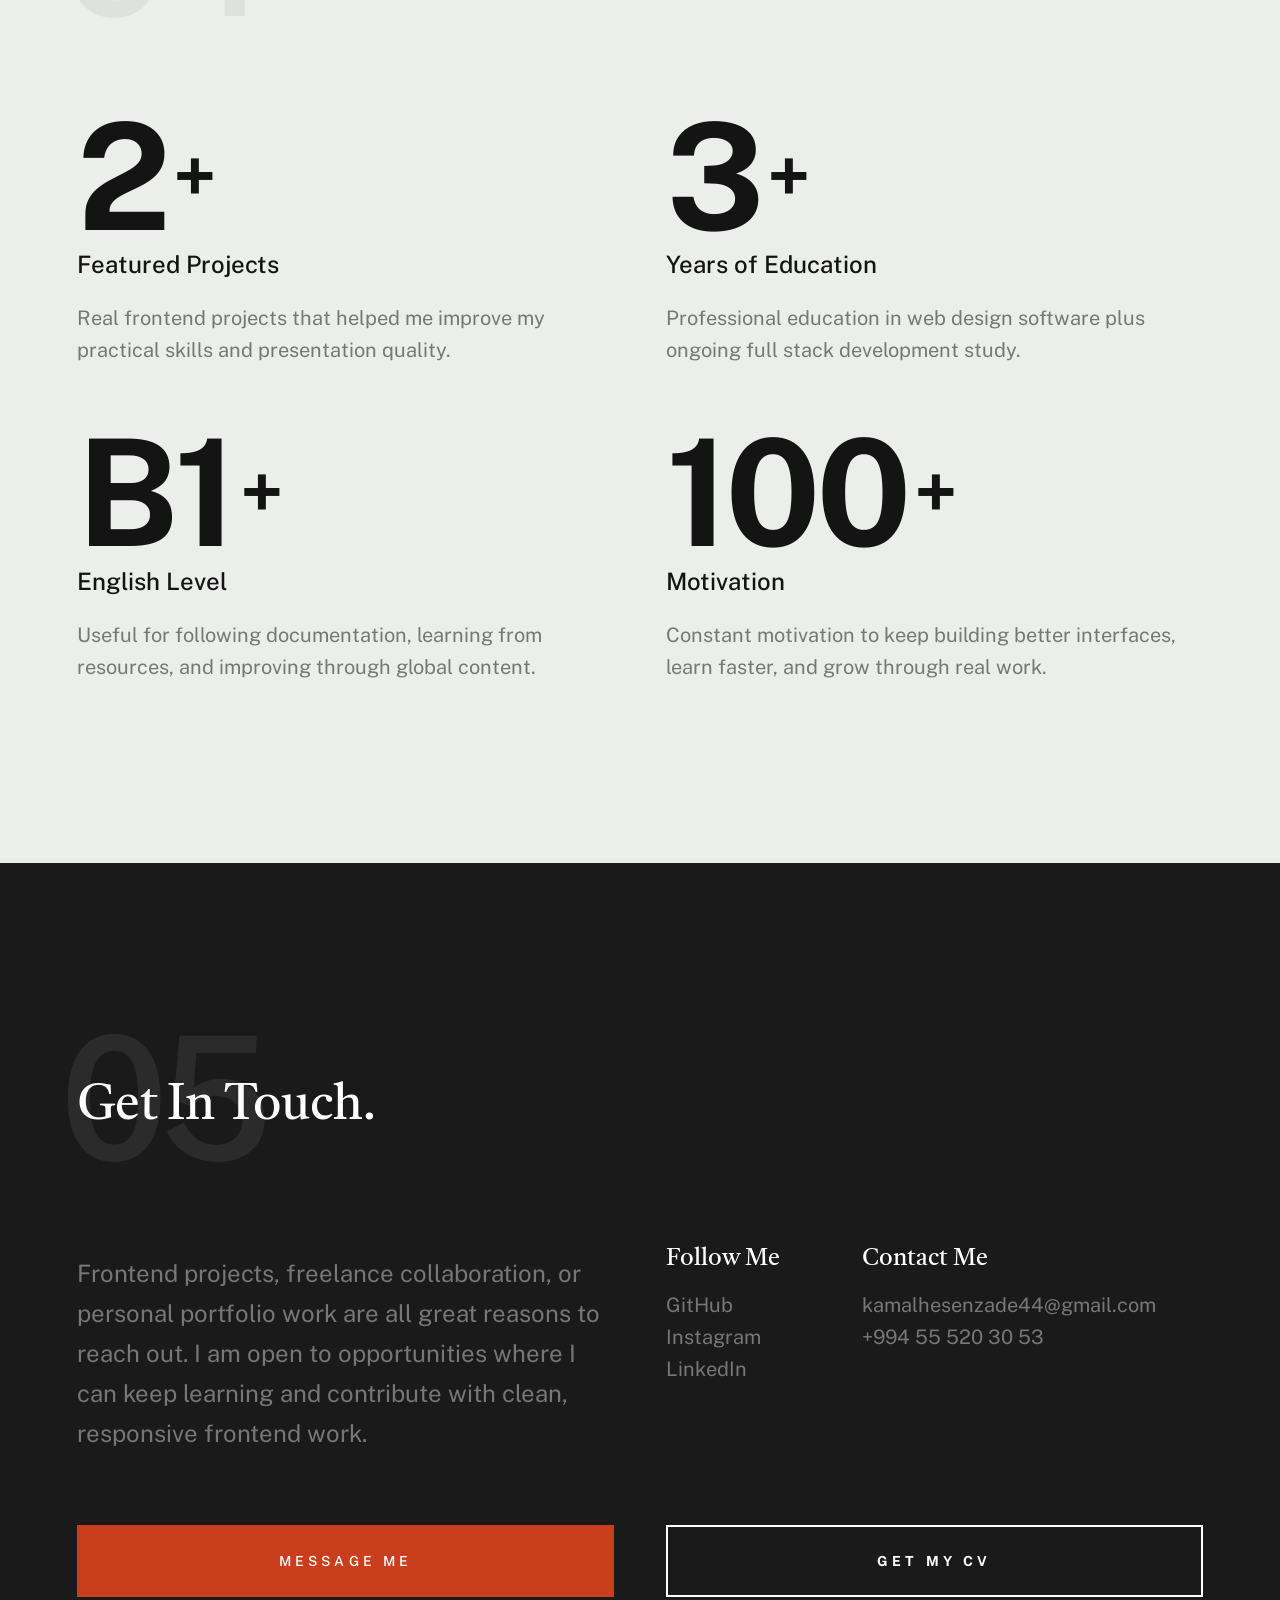
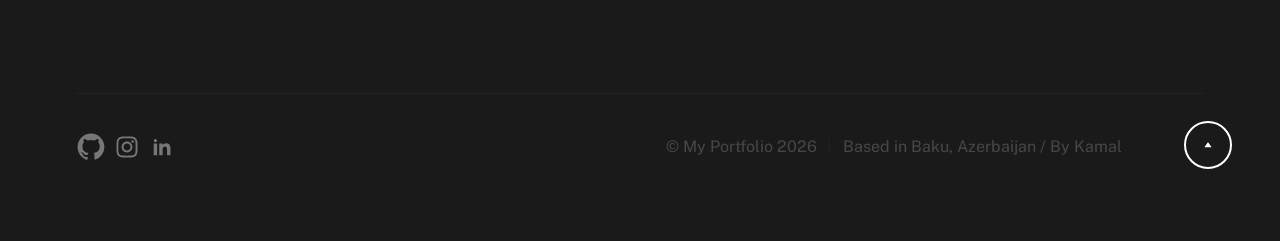
==== commit b2d9556e: "Cafe-Baku added,CV changed" ====
--- a/Portfolio.html
+++ b/Portfolio.html
@@ -418,7 +418,7 @@
             </div> <!-- s-intro__content-media -->                
 
             <div class="s-intro__btn-download">
-                <a class="btn btn--stroke" href="Blue-and-White-Modern-Marketing-Expert-Resume.pdf" target="_blank" rel="noopener noreferrer" data-i18n="hero.cv">CV-mi Aç</a>
+                <a class="btn btn--stroke" href="Kamal-Hasanzade-CV.pdf" target="_blank" rel="noopener noreferrer" data-i18n="hero.cv">CV-mi Aç</a>
             </div> <!-- end s-intro__btn-download -->
             
             <div class="s-intro__scroll-down">
@@ -459,7 +459,7 @@
                             <ul class="s-about__list">
                                 <li>
                                     Personal Projects
-                                    <span>Frontend Practice &amp; UI Building</span>
+                                    <span>Frontend Practice, UI Building &amp; Ongoing Apple Website Project</span>
                                 </li>
                                 <li>
                                     Responsive Design
@@ -560,38 +560,38 @@
             <div class="row folio-entries">
 
                 <div class="column entry">
-                    <a href="https://images.pexels.com/photos/32057344/pexels-photo-32057344.jpeg?cs=srgb&dl=pexels-ahmet-kayra-105407248-32057344.jpg&fm=jpg" class="entry__link glightbox" data-glightbox="title: MeAndYou Cafe Website; description: .entry__desc-01">
+                    <a href="https://images.unsplash.com/photo-1751956066306-c5684cbcf385?auto=format&fit=crop&fm=jpg&ixid=M3wxMjA3fDB8MHxwaG90by1wYWdlfHx8fGVufDB8fHx8fA%3D%3D&ixlib=rb-4.1.0&q=80&w=1600" class="entry__link glightbox" data-glightbox="title: Cafe Baku Website; description: .entry__desc-01">
                         <div class="entry__thumb">
-                            <img src="https://images.pexels.com/photos/32057344/pexels-photo-32057344.jpeg?auto=compress&cs=tinysrgb&dpr=2&w=1600&q=90" alt="Premium cafe interior for MeAndYou project">
+                            <img src="https://images.unsplash.com/photo-1751956066306-c5684cbcf385?auto=format&fit=crop&fm=jpg&ixid=M3wxMjA3fDB8MHxwaG90by1wYWdlfHx8fGVufDB8fHx8fA%3D%3D&ixlib=rb-4.1.0&q=80&w=1600" alt="Cafe Baku hero image with warm cafe interior">
                         </div>
                         <div class="entry__info">
-                            <h4 class="entry__title">MeAndYou Cafe Website</h4>
+                            <h4 class="entry__title">Cafe Baku Website</h4>
                             <div class="entry__cat">HTML &bull; CSS &bull; Tailwind &bull; JavaScript</div>
                         </div>
                     </a>
 
                     <div class="glightbox-desc entry__desc-01">
                         <p>
-                        Responsive cafe website with menu and contact sections, designed as a clean and modern frontend presentation project.
-                        <a href="https://meanddyou.netlify.app/" target="_blank" rel="noopener noreferrer">Project Link</a>.
+                        Modern cafe website project with a clean frontend presentation, structured sections, and responsive layout details.
+                        <a href="https://cafe-baku.netlify.app/" target="_blank" rel="noopener noreferrer">Project Link</a>.
                         </p>
                     </div>
                 </div> <!-- entry -->
 
                 <div class="column entry">
-                    <a href="https://images.pexels.com/photos/4763074/pexels-photo-4763074.jpeg?cs=srgb&dl=pexels-drew-williams-1285451-4763074.jpg&fm=jpg" class="entry__link glightbox" data-glightbox="title: Apple Website 2023; description: .entry__desc-02">
+                    <a href="https://images.pexels.com/photos/4763074/pexels-photo-4763074.jpeg?cs=srgb&dl=pexels-drew-williams-1285451-4763074.jpg&fm=jpg" class="entry__link glightbox" data-glightbox="title: Ongoing Apple Website UI Project; description: .entry__desc-02">
                         <div class="entry__thumb">
                             <img src="https://images.pexels.com/photos/4763074/pexels-photo-4763074.jpeg?auto=compress&cs=tinysrgb&dpr=2&w=1600&q=90" alt="Apple devices setup for Apple Website project">
                         </div>
                         <div class="entry__info">
-                            <h4 class="entry__title">Apple Website 2023</h4>
-                            <div class="entry__cat">HTML &bull; CSS &bull; Tailwind &bull; JavaScript</div>
+                            <h4 class="entry__title">Ongoing Apple Website UI Project</h4>
+                            <div class="entry__cat">HTML &bull; CSS &bull; Tailwind &bull; JavaScript &bull; UI Practice</div>
                         </div>
                     </a>
 
                     <div class="glightbox-desc entry__desc-02">
                         <p>
-                        Frontend clone of the official Apple website built to practice interactive layout, structure, and modern presentation.
+                        This is an ongoing frontend Apple website project where I keep improving the UI, interactive layout, visual structure, and modern presentation details.
                         <a href="https://github.com/thasanzadehKamal/Project" target="_blank" rel="noopener noreferrer">Project Link</a>.
                         </p>
                     </div>
@@ -812,7 +812,7 @@
                 </div>
           
                 <div class="column xl-6 tab-12">                    
-                    <a href="Blue-and-White-Modern-Marketing-Expert-Resume.pdf" class="btn btn--stroke btn--large u-fullwidth" target="_blank" rel="noopener noreferrer" data-i18n="footer.cv">CV-mi Aç</a>
+                    <a href="Kamal-Hasanzade-CV.pdf" class="btn btn--stroke btn--large u-fullwidth" target="_blank" rel="noopener noreferrer" data-i18n="footer.cv">CV-mi Aç</a>
                 </div>
             
             </div> <!-- end section-footer__buttons -->              
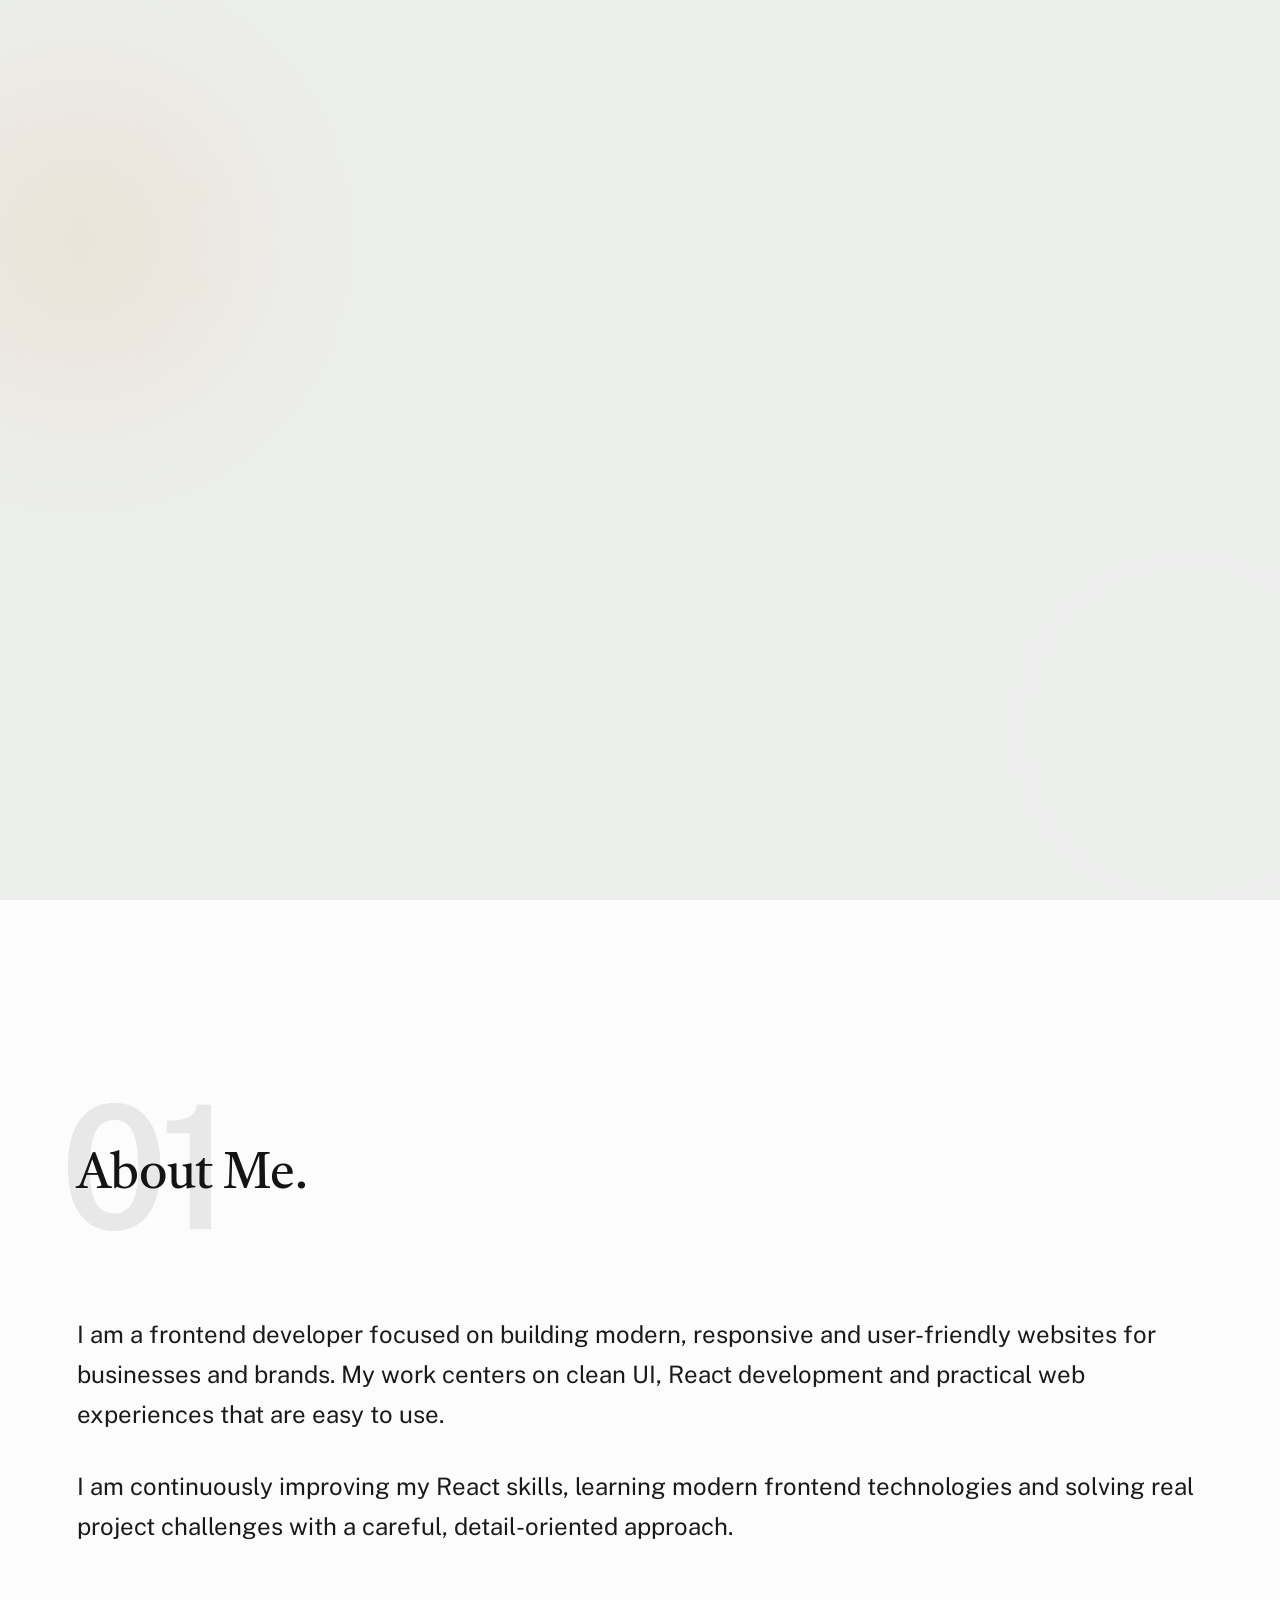
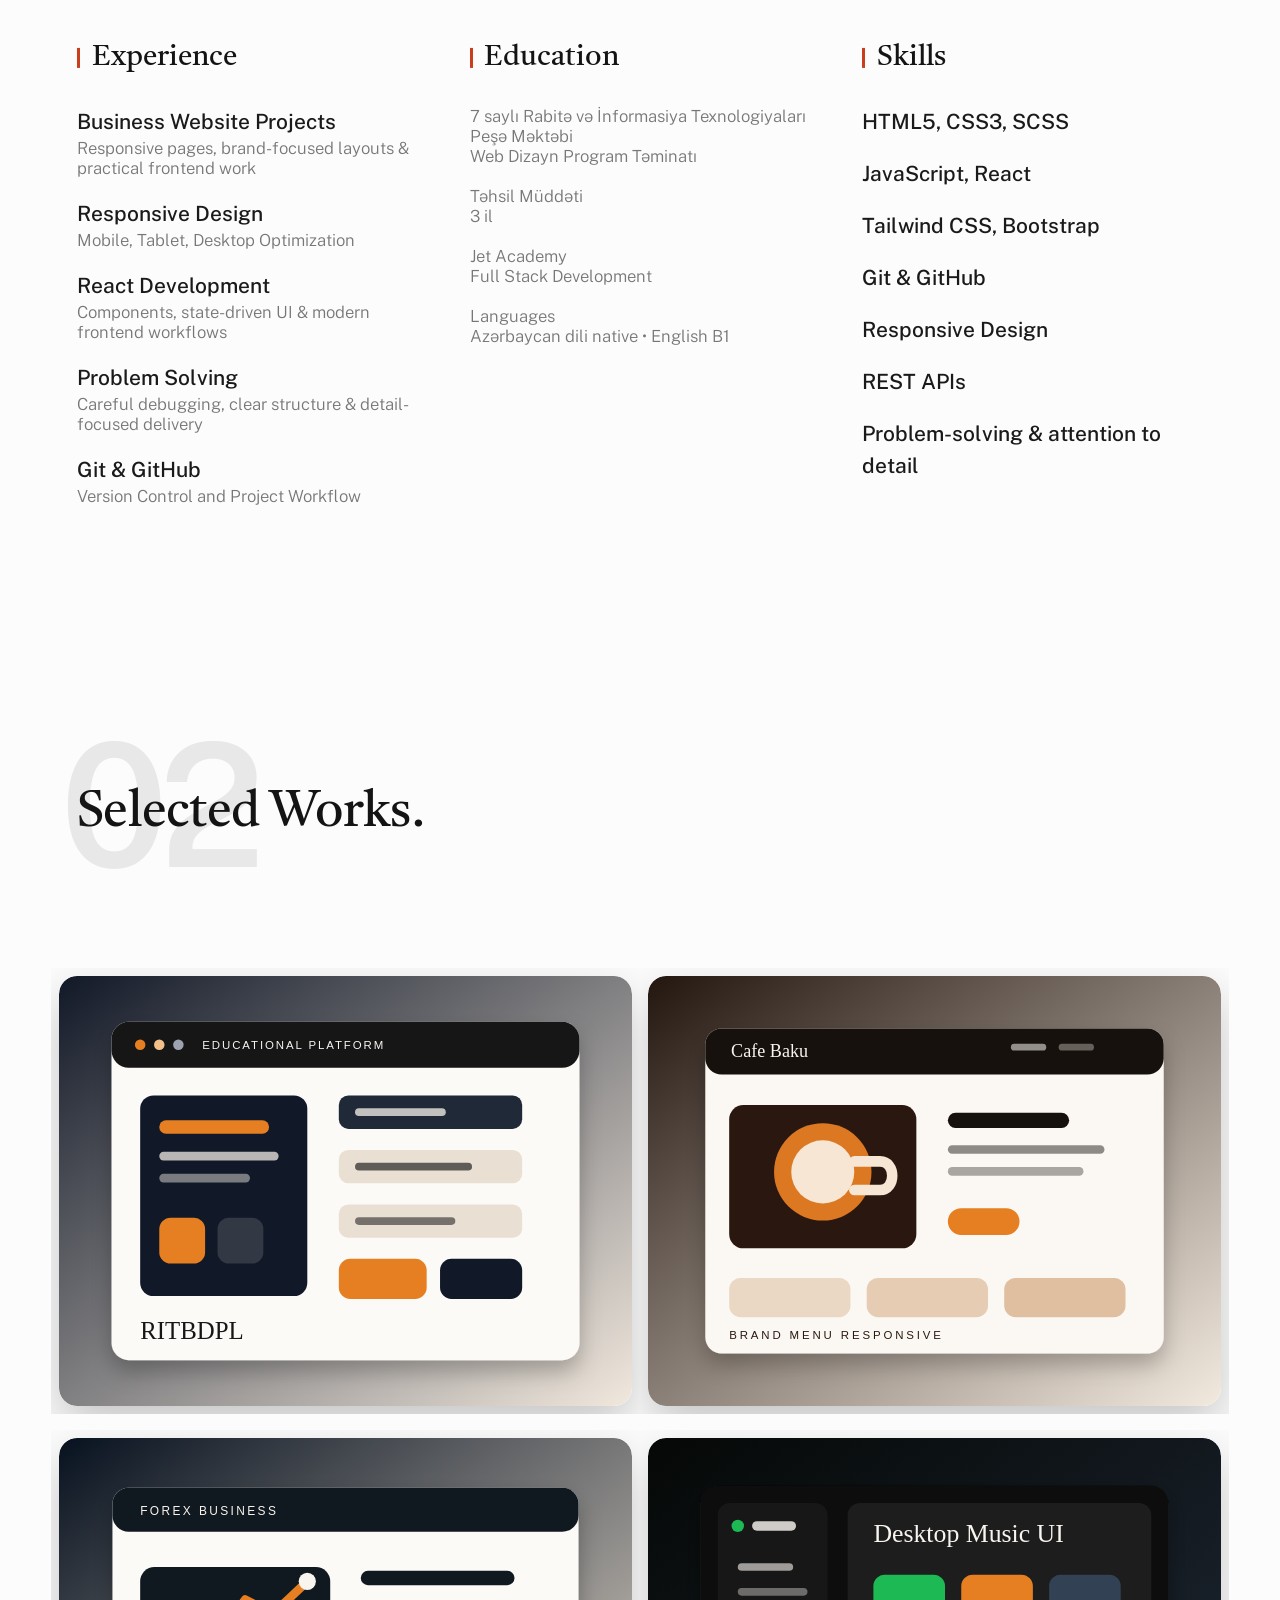
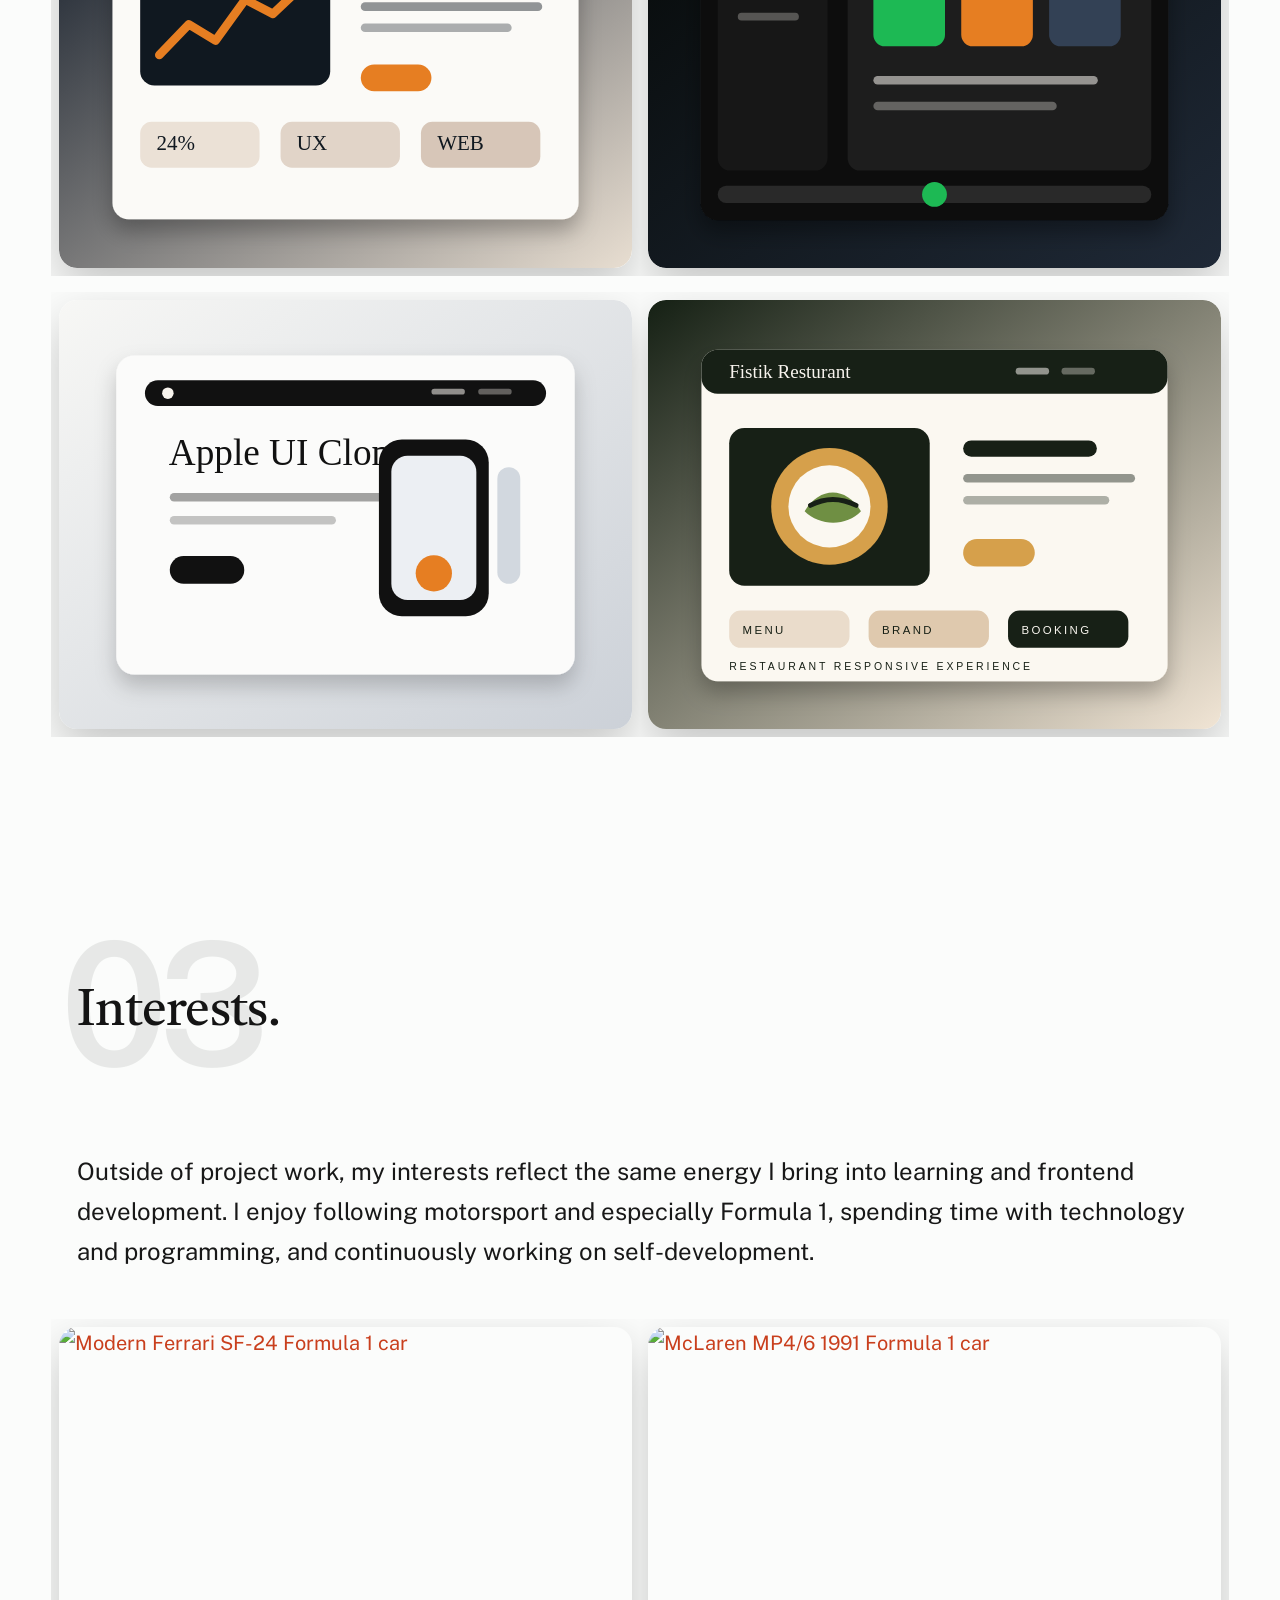
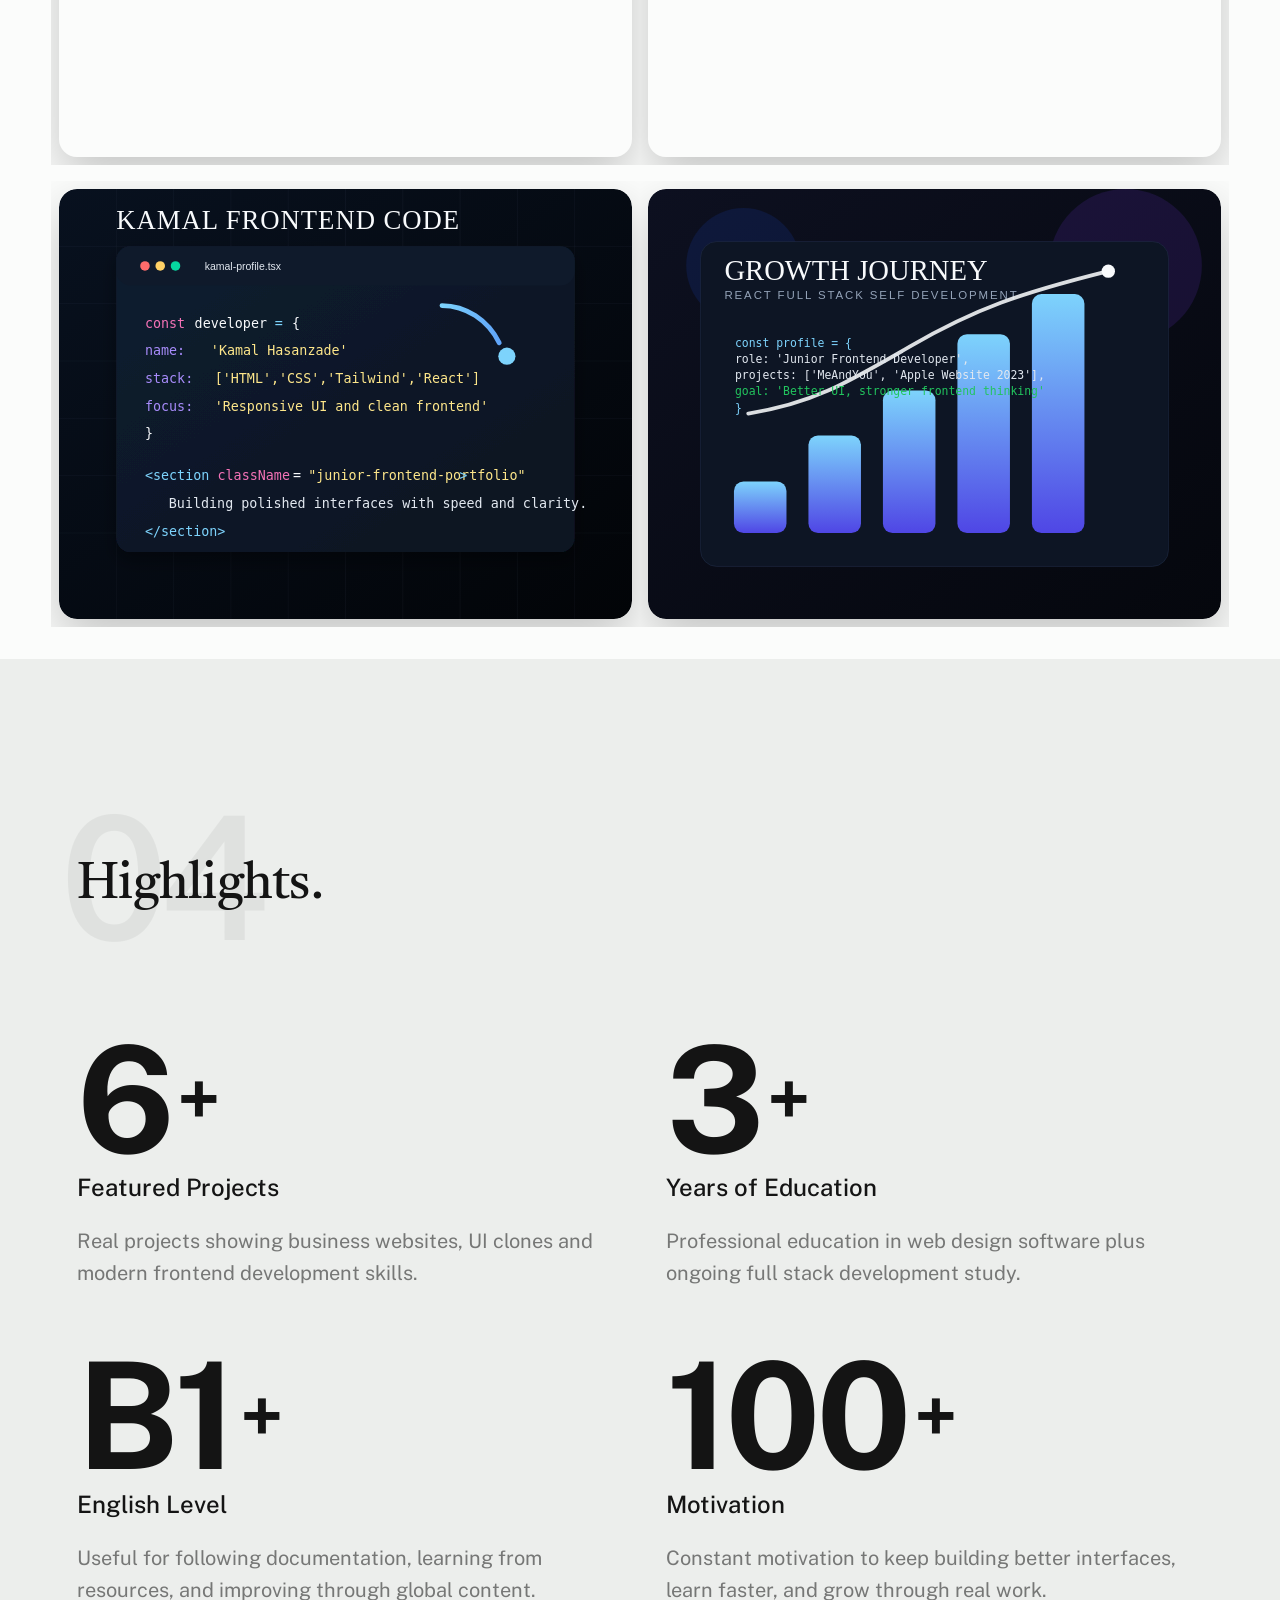
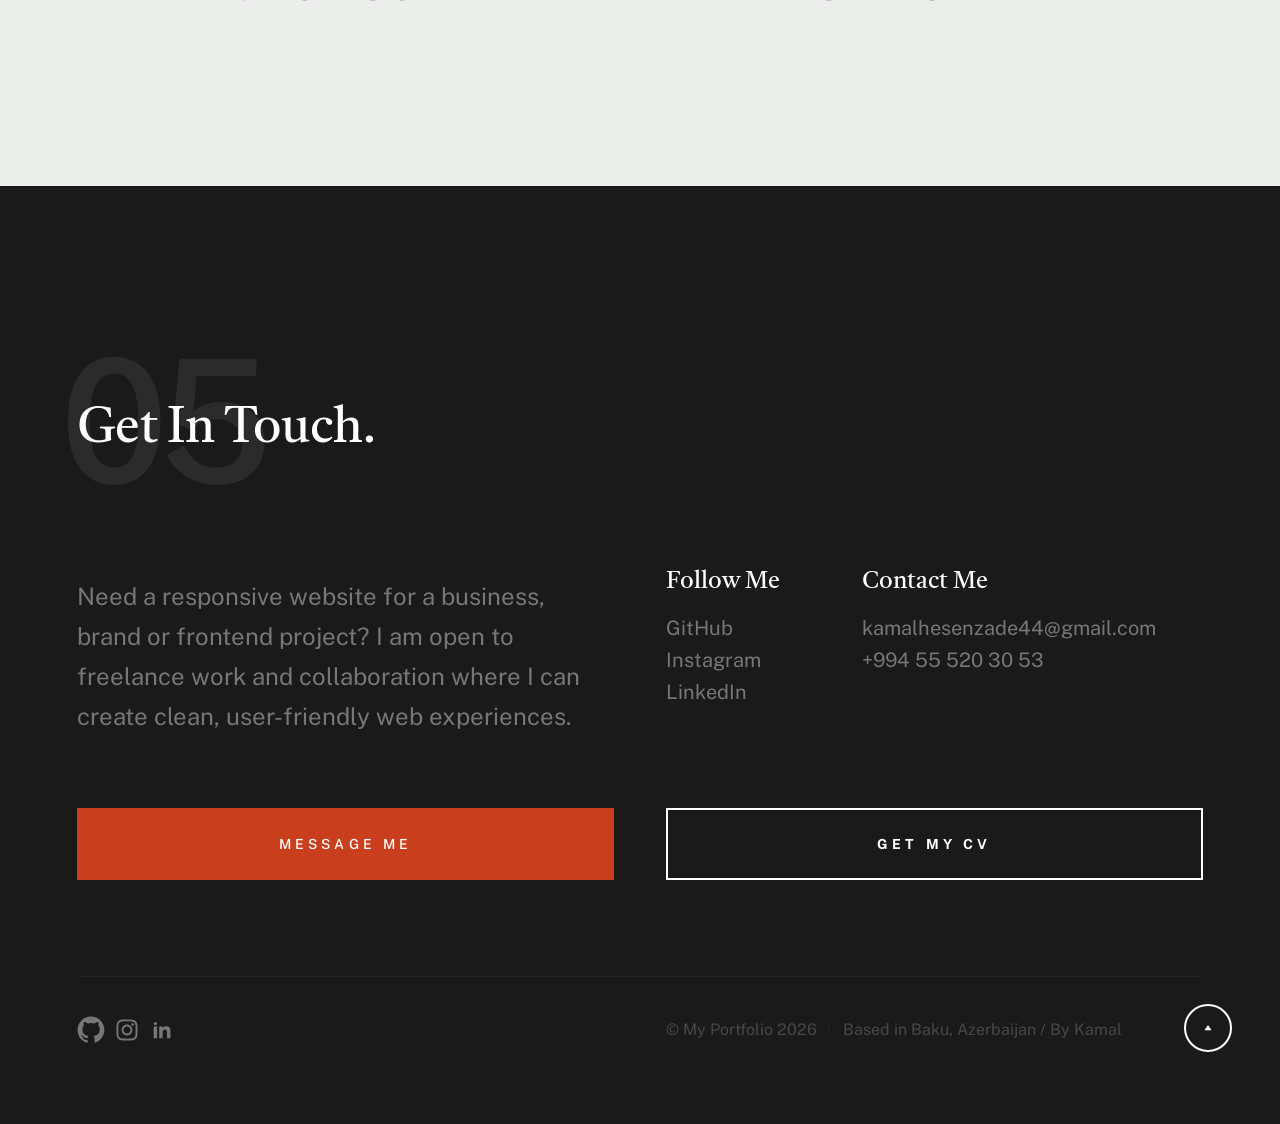
==== commit dfab6fc7: "UPDAted" ====
--- a/Portfolio.html
+++ b/Portfolio.html
@@ -6,7 +6,7 @@
     ================================================== -->
     <meta charset="utf-8">
     <meta name="viewport" content="width=device-width, initial-scale=1">
-    <title>My Portfolio | Kamal Hasanzade</title>
+    <title>My Portfolio | Kamal H&#601;s&#601;nzad&#601;</title>
 
     <script>
         document.documentElement.classList.remove('no-js');
@@ -375,11 +375,10 @@
                     
                     <div class="s-intro__content-text">
 
-                        <div class="s-intro__content-pretitle text-pretitle" data-i18n="hero.pretitle">Salam</div>
+                        <div class="s-intro__content-pretitle text-pretitle" data-i18n="hero.pretitle">Kamal H&#601;s&#601;nzad&#601;</div>
                         <h1 class="s-intro__content-title" data-i18n="hero.title">
-                        Mən Kamal H&#601;s&#601;nzad&#601;yəm <br>
-                        junior frontend developerəm <br>
-                        və Azərbaycanda yaşayıram.
+                        Frontend Developer <br>
+                        Building modern, responsive and business-focused web experiences using React and modern frontend technologies.
                         </h1>                            
 
                         <div class="s-intro__content-btns">
@@ -406,7 +405,7 @@
                     </a>
                 </li>
                 <li>
-                    <a href="https://www.linkedin.com/in/kamal-hesenzade-84831338b/" target="_blank" rel="noopener noreferrer">
+                    <a href="www.linkedin.com/in/kamal-hasanzade33" target="_blank" rel="noopener noreferrer">
                         <svg xmlns="http://www.w3.org/2000/svg" width="24" height="24" viewBox="0 0 24 24" style="fill: rgba(0, 0, 0, 1);"><path d="M6.94 6.5A1.44 1.44 0 0 1 5.5 7.94A1.44 1.44 0 0 1 4.06 6.5A1.44 1.44 0 0 1 5.5 5.06A1.44 1.44 0 0 1 6.94 6.5M6.98 9.06H4.02V19H6.98V9.06M11.7 9.06H8.76V19H11.68V13.78C11.68 10.88 15.46 10.61 15.46 13.78V19H18.4V12.76C18.4 7.91 12.85 8.09 11.68 10.47V9.06H11.7Z"></path></svg>
                         <span class="u-screen-reader-text">LinkedIn</span>
                     </a>
@@ -445,11 +444,11 @@
                     </div> <!-- end section-header -->
 
                     <p class="attention-getter" data-i18n="about.text1">
-                    Motivasiya dolu junior frontend developerəm. HTML, CSS, Tailwind, SCSS, JavaScript və React biliklərim var. Responsiv və istifadəçi yönümlü interfeyslər qurmağı, texniki bacarıqlarımı hər gün inkişaf etdirməyi və səliqəli frontend təcrübələri yaratmağı sevirəm.
+                    I am a frontend developer focused on building modern, responsive and user-friendly websites for businesses and brands. My work centers on clean UI, React development and practical web experiences that are easy to use.
                     </p>
 
                     <p class="attention-getter" data-i18n="about.text2">
-                    Frontend development ilə yanaşı Helpdesk / IT Support əsaslarına da bələyəm, problem həll etməyə yönümlü düşünürəm və həm fərdi, həm də komanda işində məsuliyyətli yanaşıram. Məqsədim real layihələr vasitəsilə daha da inkişaf etməkdir.
+                    I am continuously improving my React skills, learning modern frontend technologies and solving real project challenges with a careful, detail-oriented approach.
                     </p>
 
                     <div class="grid-list-items s-about__blocks">
@@ -458,20 +457,20 @@
                             <h4 class="s-about__block-title">Experience</h4>
                             <ul class="s-about__list">
                                 <li>
-                                    Personal Projects
-                                    <span>Frontend Practice, UI Building &amp; Ongoing Apple Website Project</span>
+                                    Business Website Projects
+                                    <span>Responsive pages, brand-focused layouts &amp; practical frontend work</span>
                                 </li>
                                 <li>
                                     Responsive Design
                                     <span>Mobile, Tablet, Desktop Optimization</span>
                                 </li>
                                 <li>
-                                    React Learning
-                                    <span>Component Thinking &amp; Modern Frontend</span>
-                                </li>
-                                <li>
-                                    IT Support Basics
-                                    <span>Helpdesk and User Support Foundation</span>
+                                    React Development
+                                    <span>Components, state-driven UI &amp; modern frontend workflows</span>
+                                </li>
+                                <li>
+                                    Problem Solving
+                                    <span>Careful debugging, clear structure &amp; detail-focused delivery</span>
                                 </li>
                                 <li>
                                     Git &amp; GitHub
@@ -516,19 +515,22 @@
 
                             <ul class="s-about__list">
                                 <li>
-                                    HTML, CSS, Tailwind, SCSS
+                                    HTML5, CSS3, SCSS
                                 </li>
                                 <li>
                                     JavaScript, React
                                 </li>
                                 <li>
-                                    Helpdesk / IT Support basics
+                                    Tailwind CSS, Bootstrap
                                 </li>
                                 <li>
                                     Git &amp; GitHub
                                 </li>
                                 <li>
-                                    Responsive Web Design
+                                    Responsive Design
+                                </li>
+                                <li>
+                                    REST APIs
                                 </li>
                                 <li>
                                     Problem-solving &amp; attention to detail
@@ -552,7 +554,7 @@
             <div class="row">
                 <div class="column xl-12">
                     <div class="section-header" data-num="02">
-                        <h2 class="text-display-title" data-i18n="works.title">Seçilmiş İşlər.</h2>
+                        <h2 class="text-display-title" data-i18n="works.title">Selected Works.</h2>
                     </div> <!-- end section-header -->
                 </div>
             </div>
@@ -560,39 +562,109 @@
             <div class="row folio-entries">
 
                 <div class="column entry">
-                    <a href="https://images.unsplash.com/photo-1751956066306-c5684cbcf385?auto=format&fit=crop&fm=jpg&ixid=M3wxMjA3fDB8MHxwaG90by1wYWdlfHx8fGVufDB8fHx8fA%3D%3D&ixlib=rb-4.1.0&q=80&w=1600" class="entry__link glightbox" data-glightbox="title: Cafe Baku Website; description: .entry__desc-01">
+                    <a href="https://rit-mu.vercel.app" class="entry__link" target="_blank" rel="noopener noreferrer">
                         <div class="entry__thumb">
-                            <img src="https://images.unsplash.com/photo-1751956066306-c5684cbcf385?auto=format&fit=crop&fm=jpg&ixid=M3wxMjA3fDB8MHxwaG90by1wYWdlfHx8fGVufDB8fHx8fA%3D%3D&ixlib=rb-4.1.0&q=80&w=1600" alt="Cafe Baku hero image with warm cafe interior">
+                            <img src="images/folio/ritbdpl-platform.svg" alt="RITBDPL Educational Platform project preview">
+                        </div>
+                        <div class="entry__info">
+                            <h4 class="entry__title">RITBDPL Educational Platform</h4>
+                            <div class="entry__cat">React &bull; Vite &bull; Firebase &bull; JavaScript</div>
+                        </div>
+                    </a>
+
+                    <div class="glightbox-desc entry__desc-01">
+                        <p>
+                        Educational platform website featuring dynamic content management, Firebase integration and administrative functionality for a more efficient learning experience.
+                        </p>
+                    </div>
+                </div> <!-- entry -->
+
+                <div class="column entry">
+                    <a href="https://cafe-baku.netlify.app" class="entry__link" target="_blank" rel="noopener noreferrer">
+                        <div class="entry__thumb">
+                            <img src="images/folio/cafe-baku-website.svg" alt="Cafe Baku Website project preview">
                         </div>
                         <div class="entry__info">
                             <h4 class="entry__title">Cafe Baku Website</h4>
-                            <div class="entry__cat">HTML &bull; CSS &bull; Tailwind &bull; JavaScript</div>
-                        </div>
-                    </a>
-
-                    <div class="glightbox-desc entry__desc-01">
-                        <p>
-                        Modern cafe website project with a clean frontend presentation, structured sections, and responsive layout details.
-                        <a href="https://cafe-baku.netlify.app/" target="_blank" rel="noopener noreferrer">Project Link</a>.
-                        </p>
-                    </div>
-                </div> <!-- entry -->
-
-                <div class="column entry">
-                    <a href="https://images.pexels.com/photos/4763074/pexels-photo-4763074.jpeg?cs=srgb&dl=pexels-drew-williams-1285451-4763074.jpg&fm=jpg" class="entry__link glightbox" data-glightbox="title: Ongoing Apple Website UI Project; description: .entry__desc-02">
-                        <div class="entry__thumb">
-                            <img src="https://images.pexels.com/photos/4763074/pexels-photo-4763074.jpeg?auto=compress&cs=tinysrgb&dpr=2&w=1600&q=90" alt="Apple devices setup for Apple Website project">
-                        </div>
-                        <div class="entry__info">
-                            <h4 class="entry__title">Ongoing Apple Website UI Project</h4>
-                            <div class="entry__cat">HTML &bull; CSS &bull; Tailwind &bull; JavaScript &bull; UI Practice</div>
+                            <div class="entry__cat">React &bull; JavaScript &bull; CSS</div>
                         </div>
                     </a>
 
                     <div class="glightbox-desc entry__desc-02">
                         <p>
-                        This is an ongoing frontend Apple website project where I keep improving the UI, interactive layout, visual structure, and modern presentation details.
-                        <a href="https://github.com/thasanzadehKamal/Project" target="_blank" rel="noopener noreferrer">Project Link</a>.
+                        Modern cafe website focused on user experience, brand presentation and responsive design that helps customers explore the business clearly.
+                        </p>
+                    </div>
+                </div> <!-- entry -->
+
+                <div class="column entry">
+                    <a href="https://tradeview-lemon.vercel.app" class="entry__link" target="_blank" rel="noopener noreferrer">
+                        <div class="entry__thumb">
+                            <img src="images/folio/forex-business-website.svg" alt="Forex Business Website project preview">
+                        </div>
+                        <div class="entry__info">
+                            <h4 class="entry__title">TradeView Website</h4>
+                            <div class="entry__cat">HTML &bull; CSS &bull; JavaScript</div>
+                        </div>
+                    </a>
+
+                    <div class="glightbox-desc entry__desc-03">
+                        <p>
+                        Business-focused financial website designed with a modern responsive interface, clear content structure and professional user flow.
+                        </p>
+                    </div>
+                </div> <!-- entry -->
+
+                <div class="column entry">
+                    <a href="https://spotify-app-nine-blue.vercel.app" class="entry__link" target="_blank" rel="noopener noreferrer">
+                        <div class="entry__thumb">
+                            <img src="images/folio/spotify-desktop-clone.svg" alt="Spotify Desktop Clone project preview">
+                        </div>
+                        <div class="entry__info">
+                            <h4 class="entry__title">Spotify Desktop Clone</h4>
+                            <div class="entry__cat">HTML &bull; CSS &bull; JavaScript</div>
+                        </div>
+                    </a>
+
+                    <div class="glightbox-desc entry__desc-04">
+                        <p>
+                        Desktop-inspired Spotify interface recreation focused on frontend UI implementation, visual consistency and responsive layout behavior.
+                        </p>
+                    </div>
+                </div> <!-- entry -->
+
+                <div class="column entry">
+                    <a href="https://github.com/thasanzadehKamal/Apple-Website-UI" class="entry__link" target="_blank" rel="noopener noreferrer">
+                        <div class="entry__thumb">
+                            <img src="images/folio/apple-ui-clone.svg" alt="Apple UI Clone project preview">
+                        </div>
+                        <div class="entry__info">
+                            <h4 class="entry__title">Apple UI Clone</h4>
+                            <div class="entry__cat">HTML &bull; CSS &bull; JavaScript</div>
+                        </div>
+                    </a>
+
+                    <div class="glightbox-desc entry__desc-05">
+                        <p>
+                        Apple-inspired landing page showcasing clean design principles, responsive layouts and polished frontend presentation.
+                        </p>
+                    </div>
+                </div> <!-- entry -->
+
+                <div class="column entry">
+                    <a href="https://fistik-resturant.vercel.app/" class="entry__link" target="_blank" rel="noopener noreferrer">
+                        <div class="entry__thumb">
+                            <img src="images/folio/fistik-resturant.svg" alt="Fistik Resturant project preview">
+                        </div>
+                        <div class="entry__info">
+                            <h4 class="entry__title">Fistik Resturant</h4>
+                            <div class="entry__cat">HTML &bull; CSS &bull; JavaScript</div>
+                        </div>
+                    </a>
+
+                    <div class="glightbox-desc entry__desc-06">
+                        <p>
+                        Restaurant website focused on clear brand presentation, responsive sections and a smooth user experience for visitors.
                         </p>
                     </div>
                 </div> <!-- entry -->
@@ -715,7 +787,7 @@
 
                 <div class="column counter-items__item">
                     <div class="num">
-                        2
+                        6
                         <span>+</span>
                     </div>
                     <h5 data-i18n="numbers.projects.title">Featured Projects</h5>
@@ -778,7 +850,7 @@
 
                 <div class="column xl-6 md-12 s-footer__block s-footer__about">                    
                     <p class="attention-getter" data-i18n="footer.text">
-                    Frontend layihələri, freelance əməkdaşlıq və ya portfolio ilə bağlı işlər üçün mənimlə əlaqə saxlaya bilərsən. Öyrənməyə davam edəcəyim və səliqəli, responsiv işlər təqdim edəcəyim imkanlara açığam.
+                    Need a responsive website for a business, brand or frontend project? I am open to freelance work and collaboration where I can create clean, user-friendly web experiences.
                     </p>               
                 </div> <!-- end section-footer__about -->
 
@@ -789,7 +861,7 @@
                             <ul class="link-list">
                                 <li><a href="https://github.com/thasanzadehKamal" target="_blank" rel="noopener noreferrer">GitHub</a></li>
                                 <li><a href="https://www.instagram.com/thasanzadeh_/" target="_blank" rel="noopener noreferrer">Instagram</a></li>
-                                <li><a href="https://www.linkedin.com/public-profile/settings/?trk=d_flagship3_profile_self_view_public_profile&lipi=urn%3Ali%3Apage%3Ad_flagship3_profile_view_base%3BaFHAr9eYQqiZo%2Ben5CqubA%3D%3D" target="_blank" rel="noopener noreferrer">LinkedIn</a></li>
+                                <li><a href="www.linkedin.com/in/kamal-hasanzade33" target="_blank" rel="noopener noreferrer">LinkedIn</a></li>
                             </ul>
                         </div>
                         <div class="column xl-6 md-6 tab-12">
@@ -834,7 +906,7 @@
                             </a>
                         </li>
                         <li>
-                            <a href="https://www.linkedin.com/in/kamal-hesenzade-84831338b/" target="_blank" rel="noopener noreferrer">
+                            <a href="www.linkedin.com/in/kamal-hasanzade33" target="_blank" rel="noopener noreferrer">
                                 <svg xmlns="http://www.w3.org/2000/svg" width="24" height="24" viewBox="0 0 24 24" style="fill: rgba(0, 0, 0, 1);"><path d="M6.94 6.5A1.44 1.44 0 0 1 5.5 7.94A1.44 1.44 0 0 1 4.06 6.5A1.44 1.44 0 0 1 5.5 5.06A1.44 1.44 0 0 1 6.94 6.5M6.98 9.06H4.02V19H6.98V9.06M11.7 9.06H8.76V19H11.68V13.78C11.68 10.88 15.46 10.61 15.46 13.78V19H18.4V12.76C18.4 7.91 12.85 8.09 11.68 10.47V9.06H11.7Z"></path></svg>
                                 <span class="u-screen-reader-text">LinkedIn</span>
                             </a>
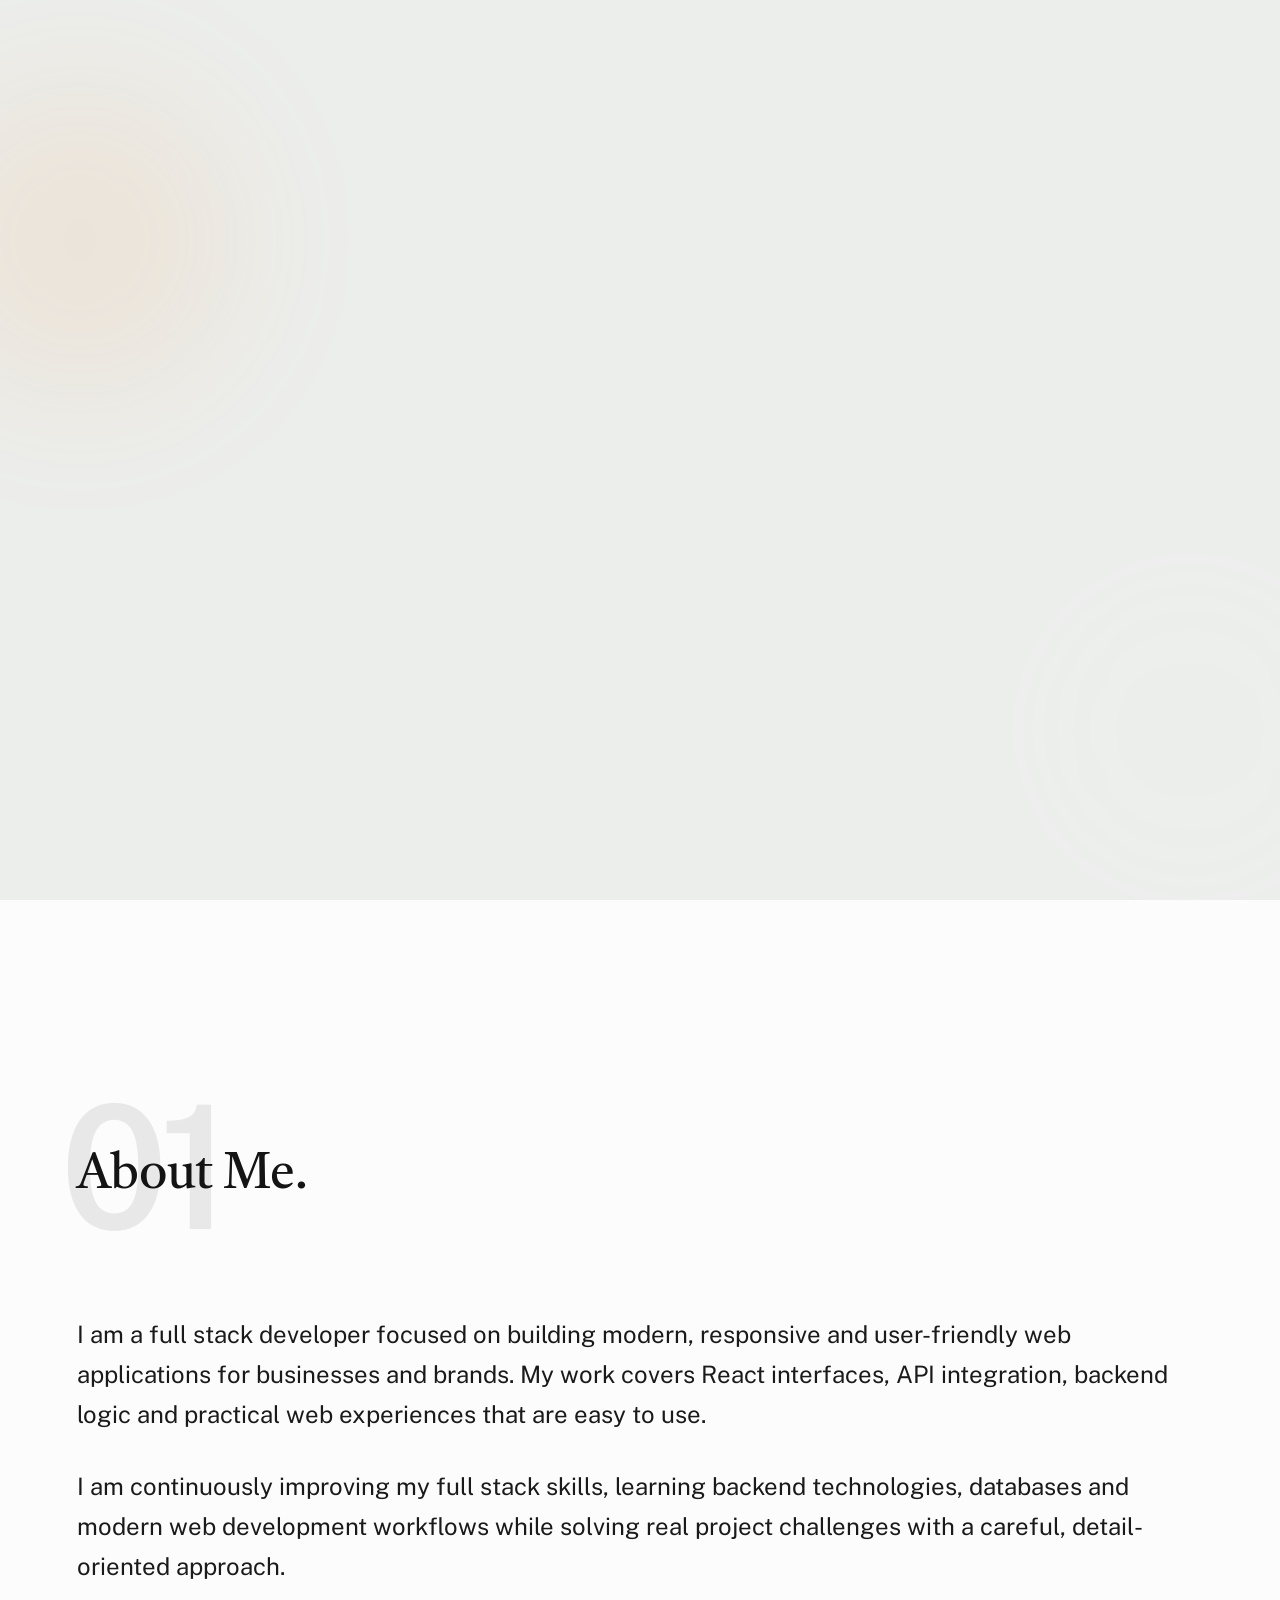
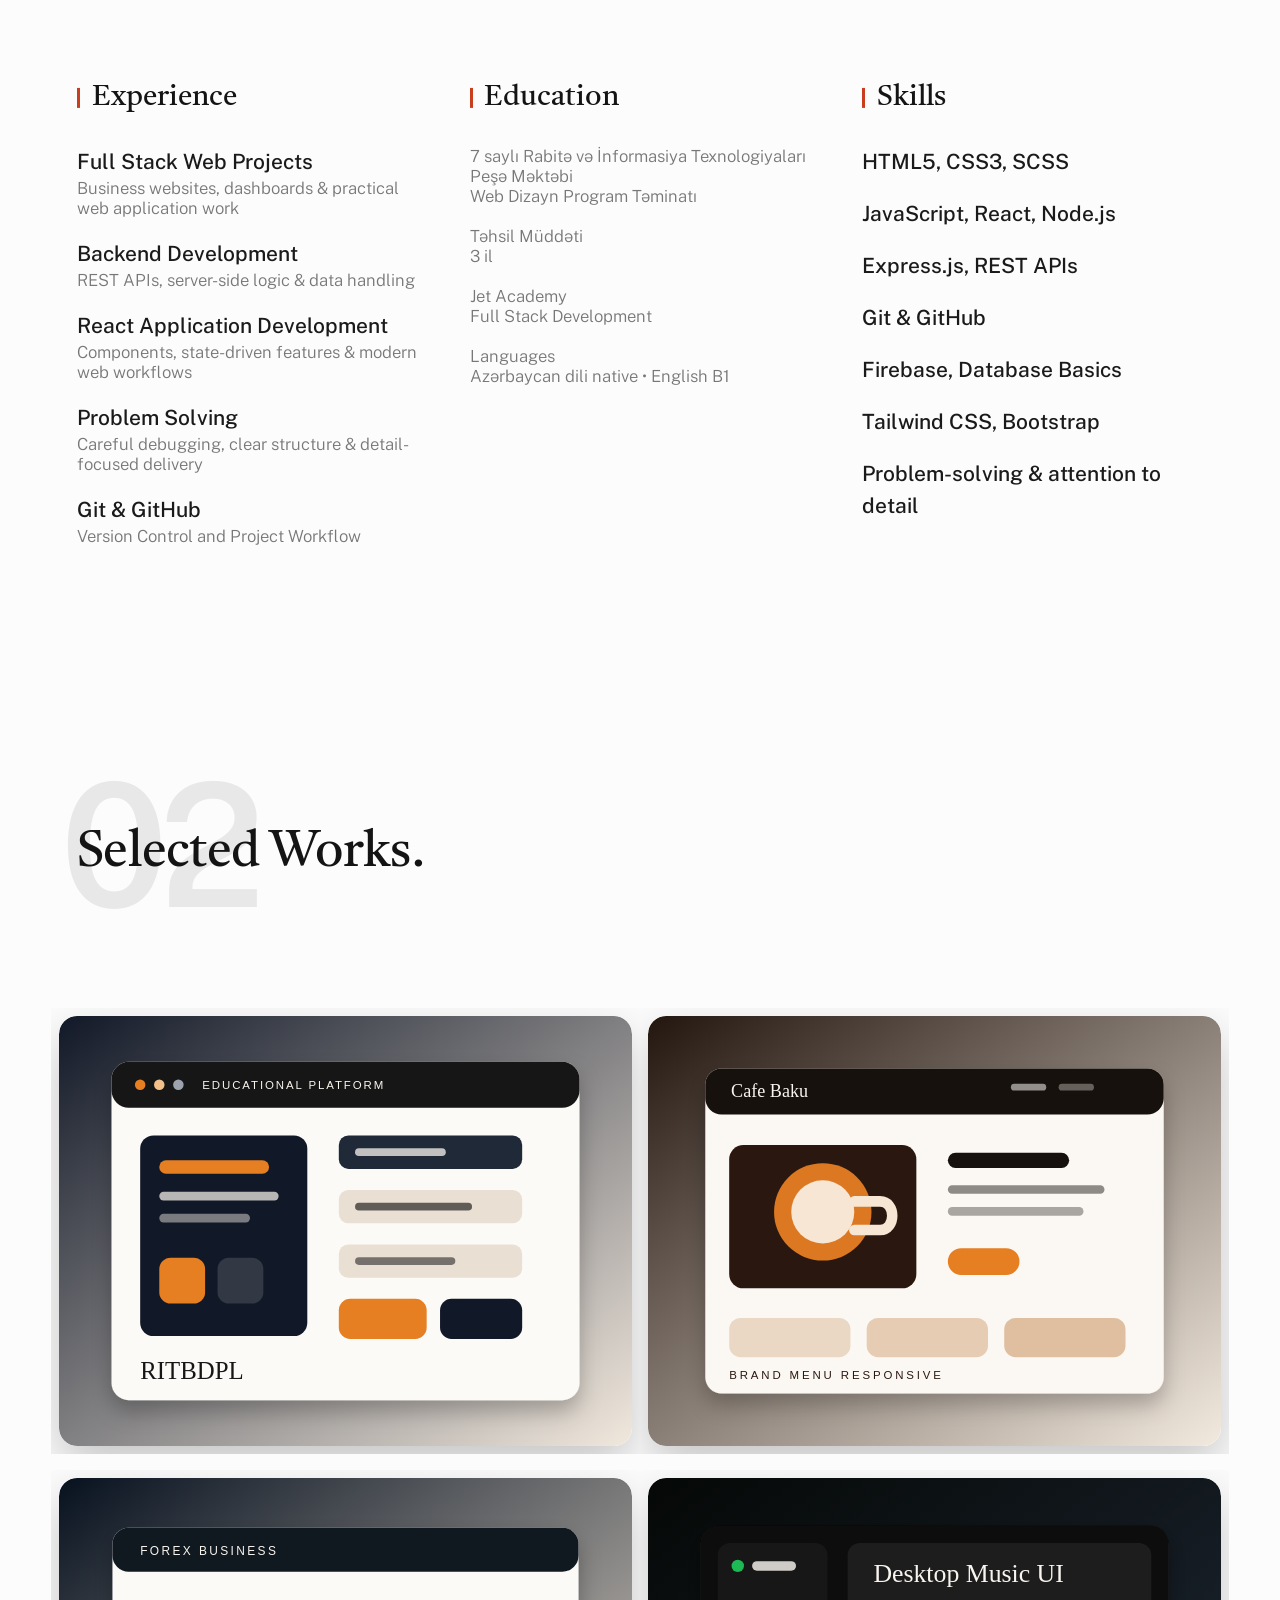
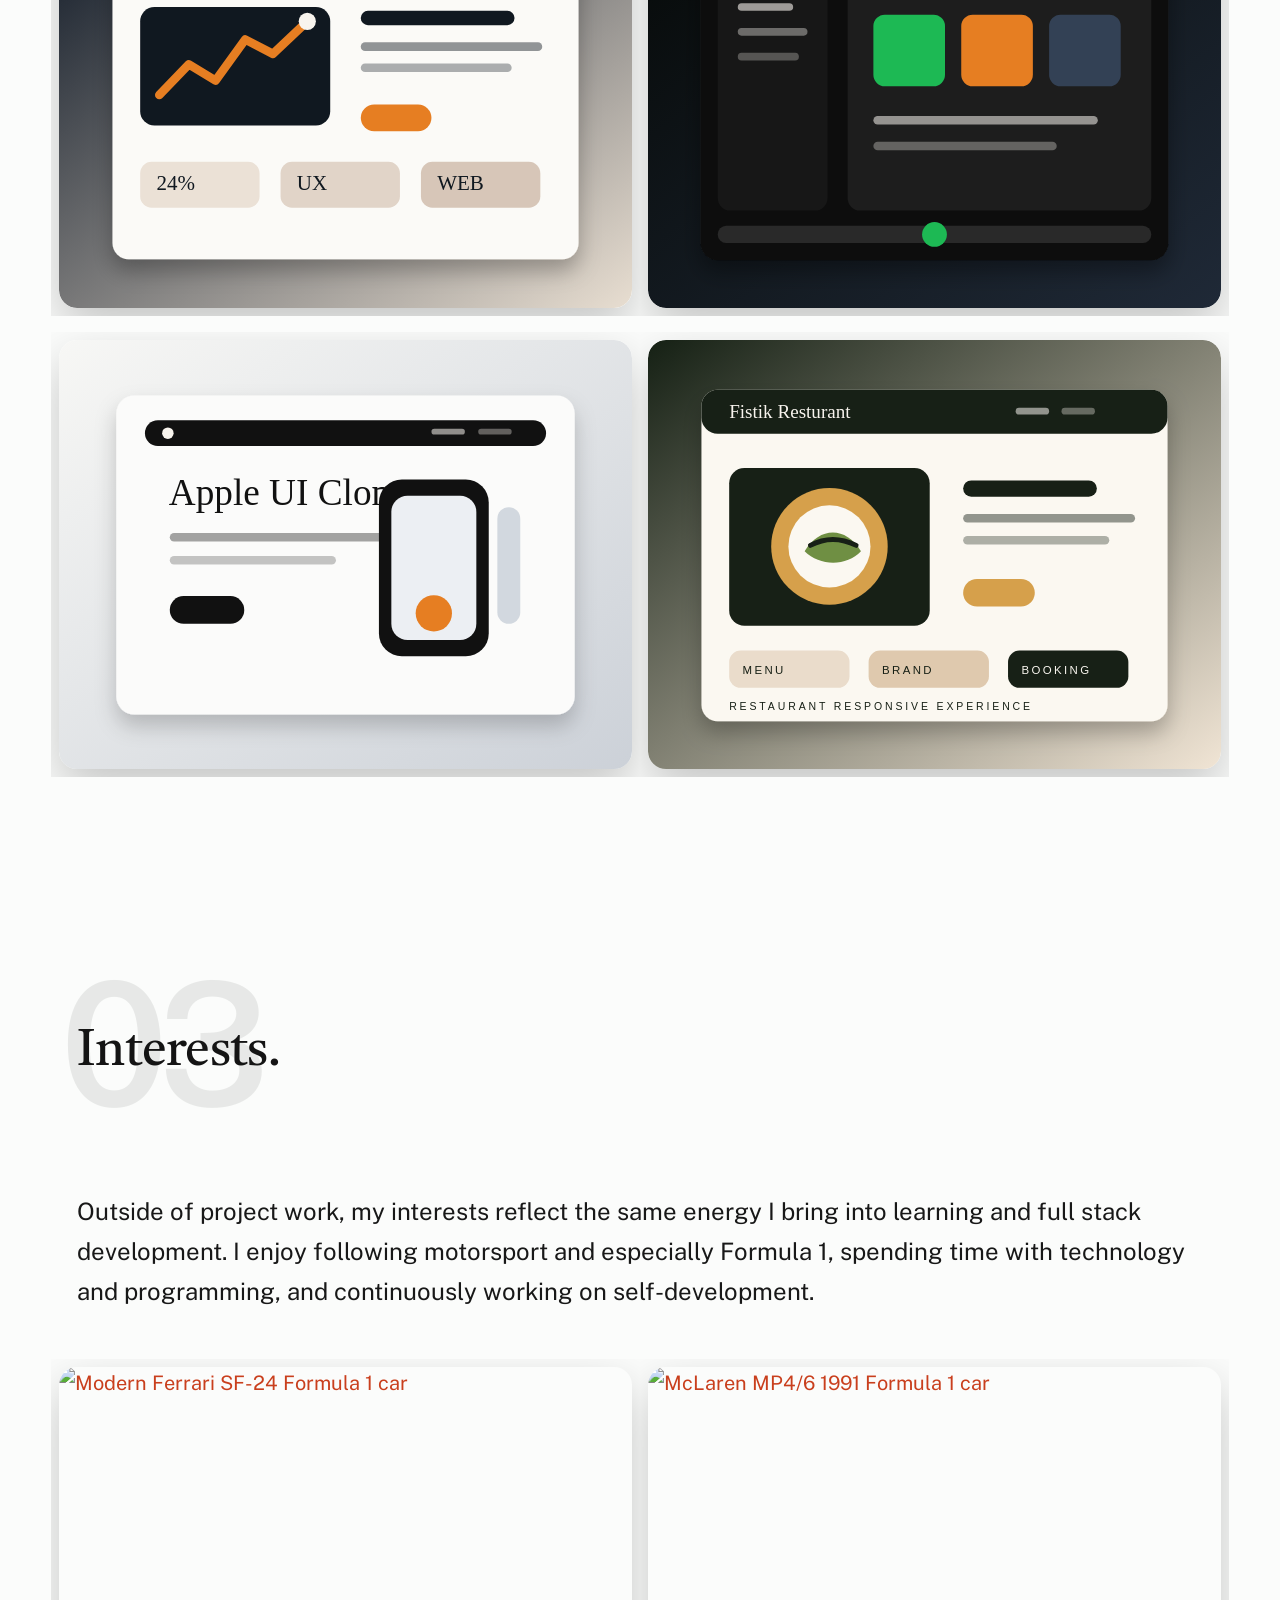
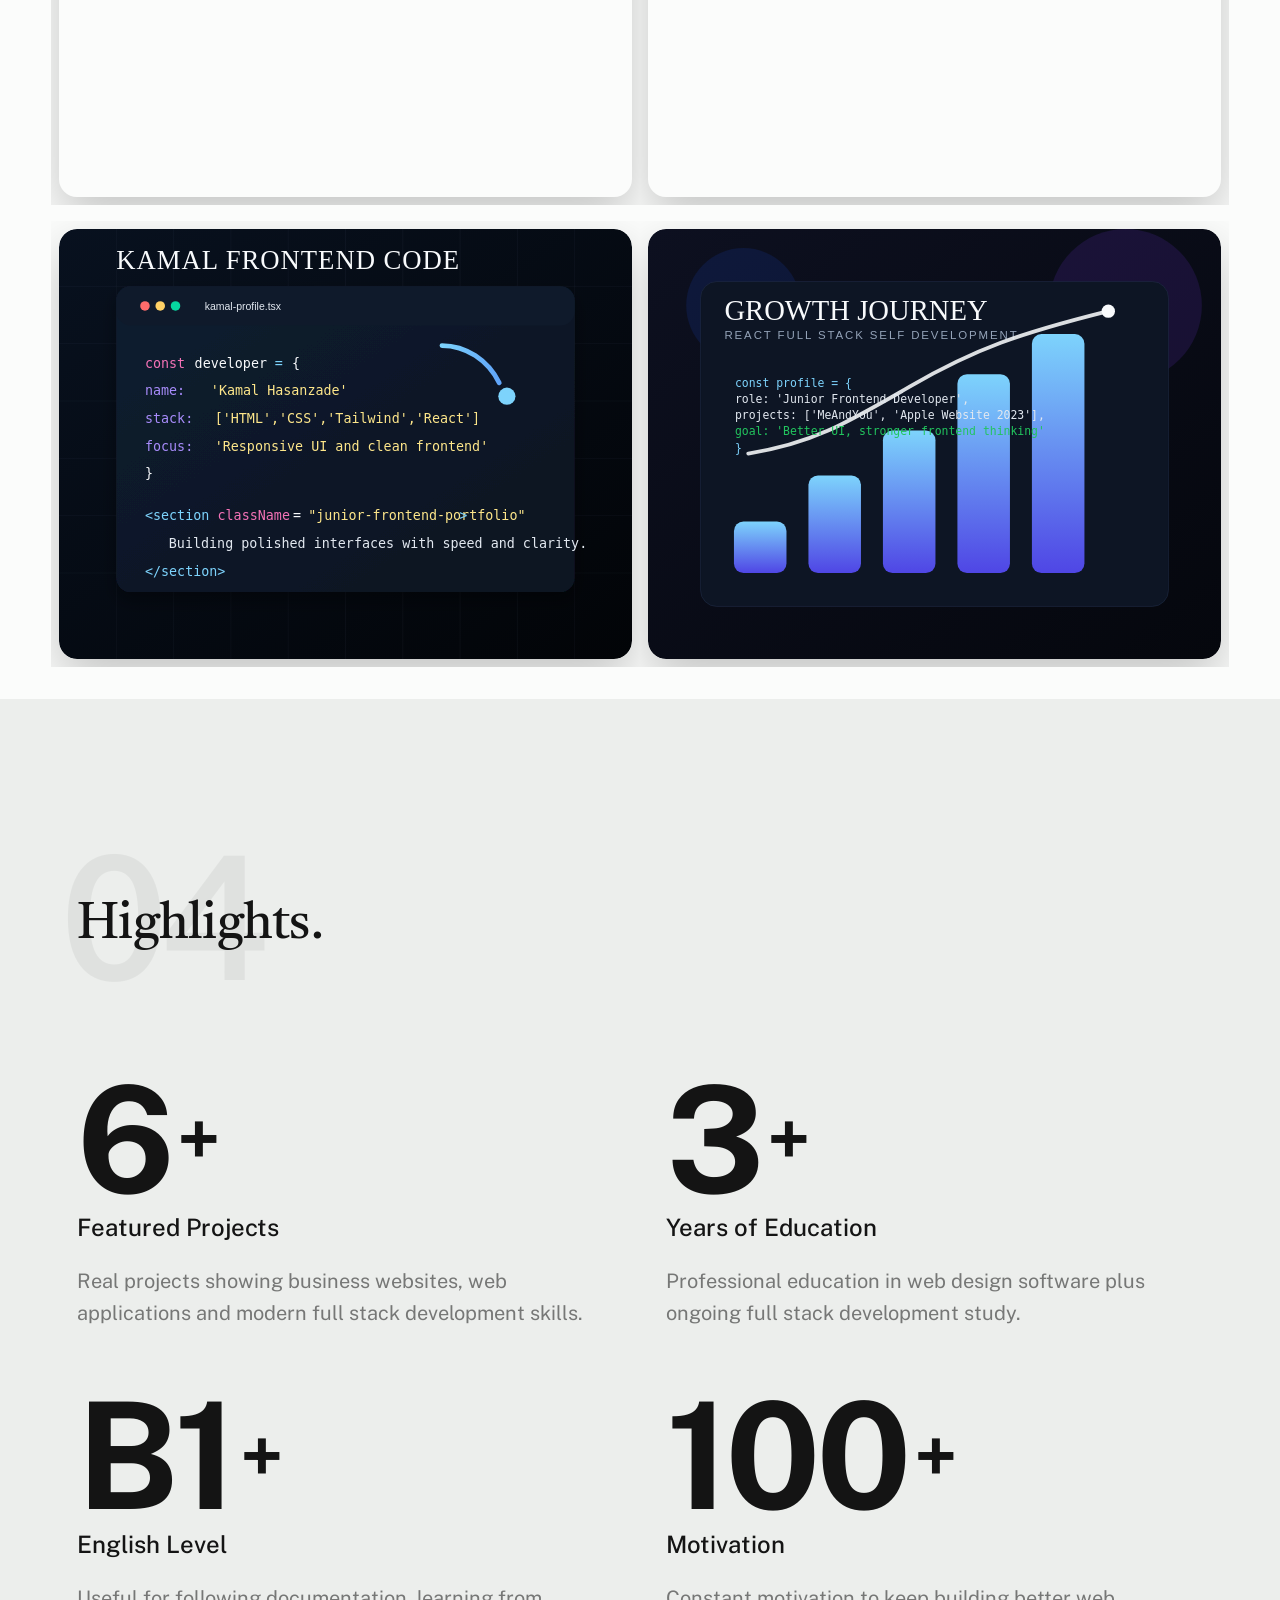
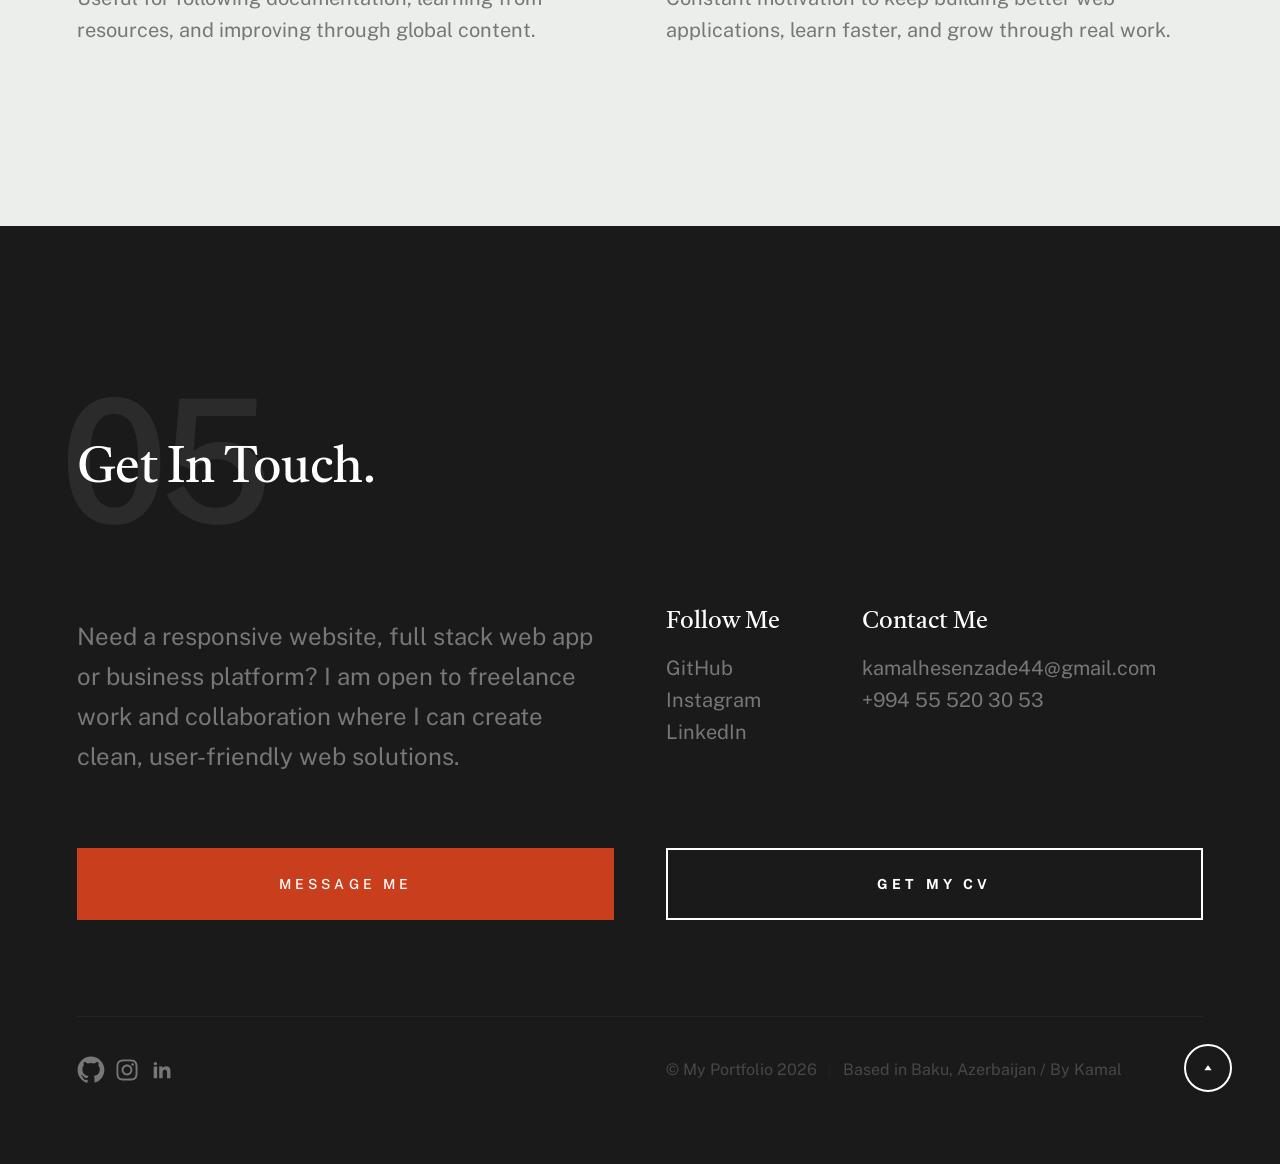
==== commit 199abf71: "I became FullStack dev. so i changed it" ====
--- a/Portfolio.html
+++ b/Portfolio.html
@@ -377,8 +377,8 @@
 
                         <div class="s-intro__content-pretitle text-pretitle" data-i18n="hero.pretitle">Kamal H&#601;s&#601;nzad&#601;</div>
                         <h1 class="s-intro__content-title" data-i18n="hero.title">
-                        Frontend Developer <br>
-                        Building modern, responsive and business-focused web experiences using React and modern frontend technologies.
+                        Full Stack Developer <br>
+                        Building complete, responsive and business-focused web applications with React, APIs, databases and modern full stack technologies.
                         </h1>                            
 
                         <div class="s-intro__content-btns">
@@ -444,11 +444,11 @@
                     </div> <!-- end section-header -->
 
                     <p class="attention-getter" data-i18n="about.text1">
-                    I am a frontend developer focused on building modern, responsive and user-friendly websites for businesses and brands. My work centers on clean UI, React development and practical web experiences that are easy to use.
+                    I am a full stack developer focused on building modern, responsive and user-friendly web applications for businesses and brands. My work covers React interfaces, API integration, backend logic and practical web experiences that are easy to use.
                     </p>
 
                     <p class="attention-getter" data-i18n="about.text2">
-                    I am continuously improving my React skills, learning modern frontend technologies and solving real project challenges with a careful, detail-oriented approach.
+                    I am continuously improving my full stack skills, learning backend technologies, databases and modern web development workflows while solving real project challenges with a careful, detail-oriented approach.
                     </p>
 
                     <div class="grid-list-items s-about__blocks">
@@ -457,16 +457,16 @@
                             <h4 class="s-about__block-title">Experience</h4>
                             <ul class="s-about__list">
                                 <li>
-                                    Business Website Projects
-                                    <span>Responsive pages, brand-focused layouts &amp; practical frontend work</span>
-                                </li>
-                                <li>
-                                    Responsive Design
-                                    <span>Mobile, Tablet, Desktop Optimization</span>
-                                </li>
-                                <li>
-                                    React Development
-                                    <span>Components, state-driven UI &amp; modern frontend workflows</span>
+                                    Full Stack Web Projects
+                                    <span>Business websites, dashboards &amp; practical web application work</span>
+                                </li>
+                                <li>
+                                    Backend Development
+                                    <span>REST APIs, server-side logic &amp; data handling</span>
+                                </li>
+                                <li>
+                                    React Application Development
+                                    <span>Components, state-driven features &amp; modern web workflows</span>
                                 </li>
                                 <li>
                                     Problem Solving
@@ -518,19 +518,19 @@
                                     HTML5, CSS3, SCSS
                                 </li>
                                 <li>
-                                    JavaScript, React
+                                    JavaScript, React, Node.js
+                                </li>
+                                <li>
+                                    Express.js, REST APIs
+                                </li>
+                                <li>
+                                    Git &amp; GitHub
+                                </li>
+                                <li>
+                                    Firebase, Database Basics
                                 </li>
                                 <li>
                                     Tailwind CSS, Bootstrap
-                                </li>
-                                <li>
-                                    Git &amp; GitHub
-                                </li>
-                                <li>
-                                    Responsive Design
-                                </li>
-                                <li>
-                                    REST APIs
                                 </li>
                                 <li>
                                     Problem-solving &amp; attention to detail
@@ -592,7 +592,7 @@
 
                     <div class="glightbox-desc entry__desc-02">
                         <p>
-                        Modern cafe website focused on user experience, brand presentation and responsive design that helps customers explore the business clearly.
+                        Modern cafe website focused on clear business presentation, structured content and a smooth browsing experience for customers.
                         </p>
                     </div>
                 </div> <!-- entry -->
@@ -610,7 +610,7 @@
 
                     <div class="glightbox-desc entry__desc-03">
                         <p>
-                        Business-focused financial website designed with a modern responsive interface, clear content structure and professional user flow.
+                        Business-focused financial website built with clear content structure, responsive pages and a professional user flow.
                         </p>
                     </div>
                 </div> <!-- entry -->
@@ -628,7 +628,7 @@
 
                     <div class="glightbox-desc entry__desc-04">
                         <p>
-                        Desktop-inspired Spotify interface recreation focused on frontend UI implementation, visual consistency and responsive layout behavior.
+                        Desktop-inspired Spotify recreation focused on interactive layout, visual consistency and responsive behavior.
                         </p>
                     </div>
                 </div> <!-- entry -->
@@ -636,17 +636,17 @@
                 <div class="column entry">
                     <a href="https://github.com/thasanzadehKamal/Apple-Website-UI" class="entry__link" target="_blank" rel="noopener noreferrer">
                         <div class="entry__thumb">
-                            <img src="images/folio/apple-ui-clone.svg" alt="Apple UI Clone project preview">
+                            <img src="images/folio/apple-ui-clone.svg" alt="Apple Website Clone project preview">
                         </div>
                         <div class="entry__info">
-                            <h4 class="entry__title">Apple UI Clone</h4>
+                            <h4 class="entry__title">Apple Website Clone</h4>
                             <div class="entry__cat">HTML &bull; CSS &bull; JavaScript</div>
                         </div>
                     </a>
 
                     <div class="glightbox-desc entry__desc-05">
                         <p>
-                        Apple-inspired landing page showcasing clean design principles, responsive layouts and polished frontend presentation.
+                        Apple-inspired landing page showcasing clean structure, responsive layouts and polished web presentation.
                         </p>
                     </div>
                 </div> <!-- entry -->
@@ -737,13 +737,13 @@
                         </div>
                         <div class="entry__info">
                             <h4 class="entry__title" data-i18n="interests.tech.title">Texnologiya və Proqramlaşdırma</h4>
-                            <div class="entry__cat" data-i18n="interests.tech.cat">Texnologiya &bull; Kodlama &bull; Frontend</div>
+                            <div class="entry__cat" data-i18n="interests.tech.cat">Texnologiya &bull; Kodlama &bull; Full Stack</div>
                         </div>
                     </a>
 
                     <div class="glightbox-desc entry__desc-05">
                         <p>
-                        Texnologiya və proqramlaşdırma gündəlik maraq dairəmin əsas hissəsidir. Yeni şeylər öyrənməyi, interfeyslər qurmağı və kod bacarıqlarımı addım-addım inkişaf etdirməyi sevirəm.
+                        Texnologiya və proqramlaşdırma gündəlik maraq dairəmin əsas hissəsidir. Yeni şeylər öyrənməyi, web tətbiqlər qurmağı və kod bacarıqlarımı addım-addım inkişaf etdirməyi sevirəm.
                         </p>
                     </div>
                 </div> <!-- entry -->
@@ -792,7 +792,7 @@
                     </div>
                     <h5 data-i18n="numbers.projects.title">Featured Projects</h5>
                     <p data-i18n="numbers.projects.text">
-                    Real frontend projects that helped me improve my practical skills and presentation quality.
+                    Real full stack and web projects that helped me improve my practical skills and delivery quality.
                     </p>
                 </div> <!-- end counter-items__item -->
 
@@ -825,7 +825,7 @@
                     </div>
                     <h5 data-i18n="numbers.motivation.title">Motivation</h5>
                     <p data-i18n="numbers.motivation.text">
-                    Constant motivation to keep building better interfaces, learn faster, and grow through real work.
+                    Constant motivation to keep building better web applications, learn faster, and grow through real work.
                     </p>
                 </div> <!-- end counter-items__item -->
 
@@ -850,7 +850,7 @@
 
                 <div class="column xl-6 md-12 s-footer__block s-footer__about">                    
                     <p class="attention-getter" data-i18n="footer.text">
-                    Need a responsive website for a business, brand or frontend project? I am open to freelance work and collaboration where I can create clean, user-friendly web experiences.
+                    Need a responsive website, full stack web app or business platform? I am open to freelance work and collaboration where I can create clean, user-friendly web solutions.
                     </p>               
                 </div> <!-- end section-footer__about -->
 
